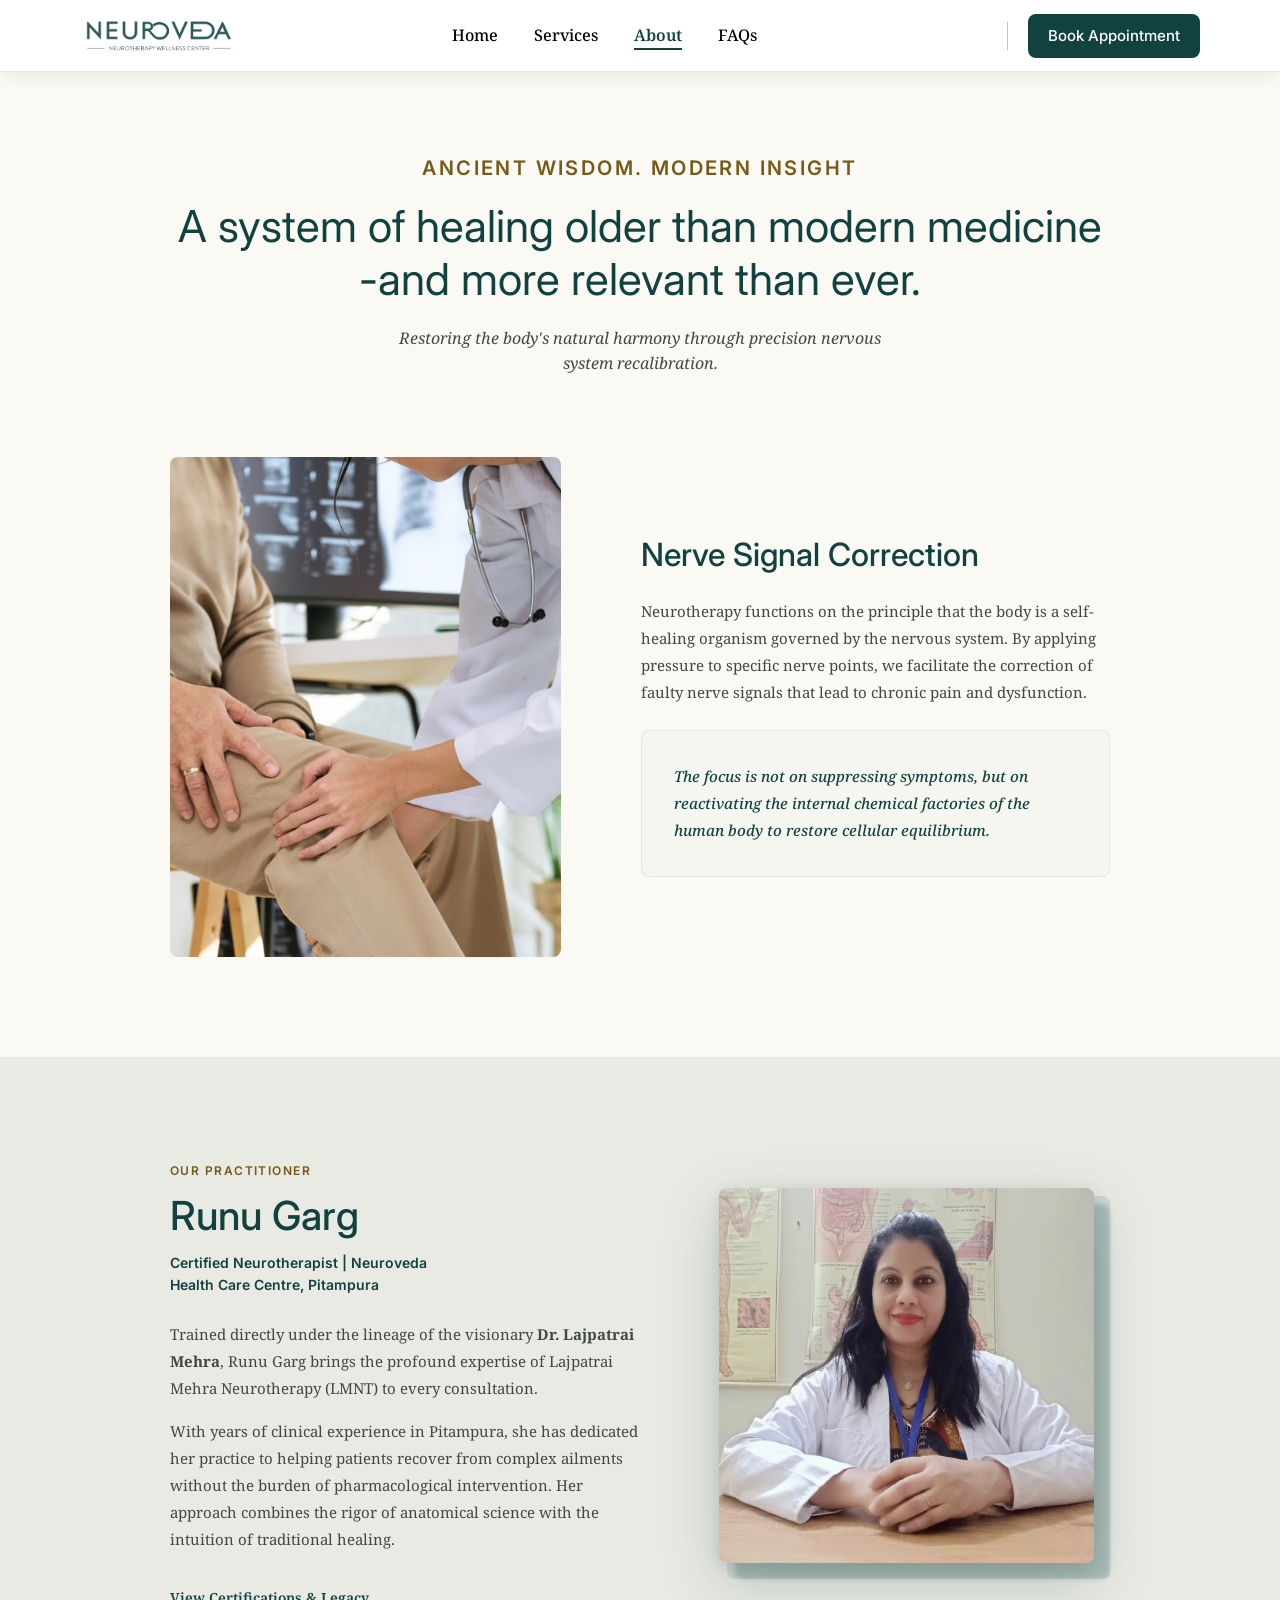
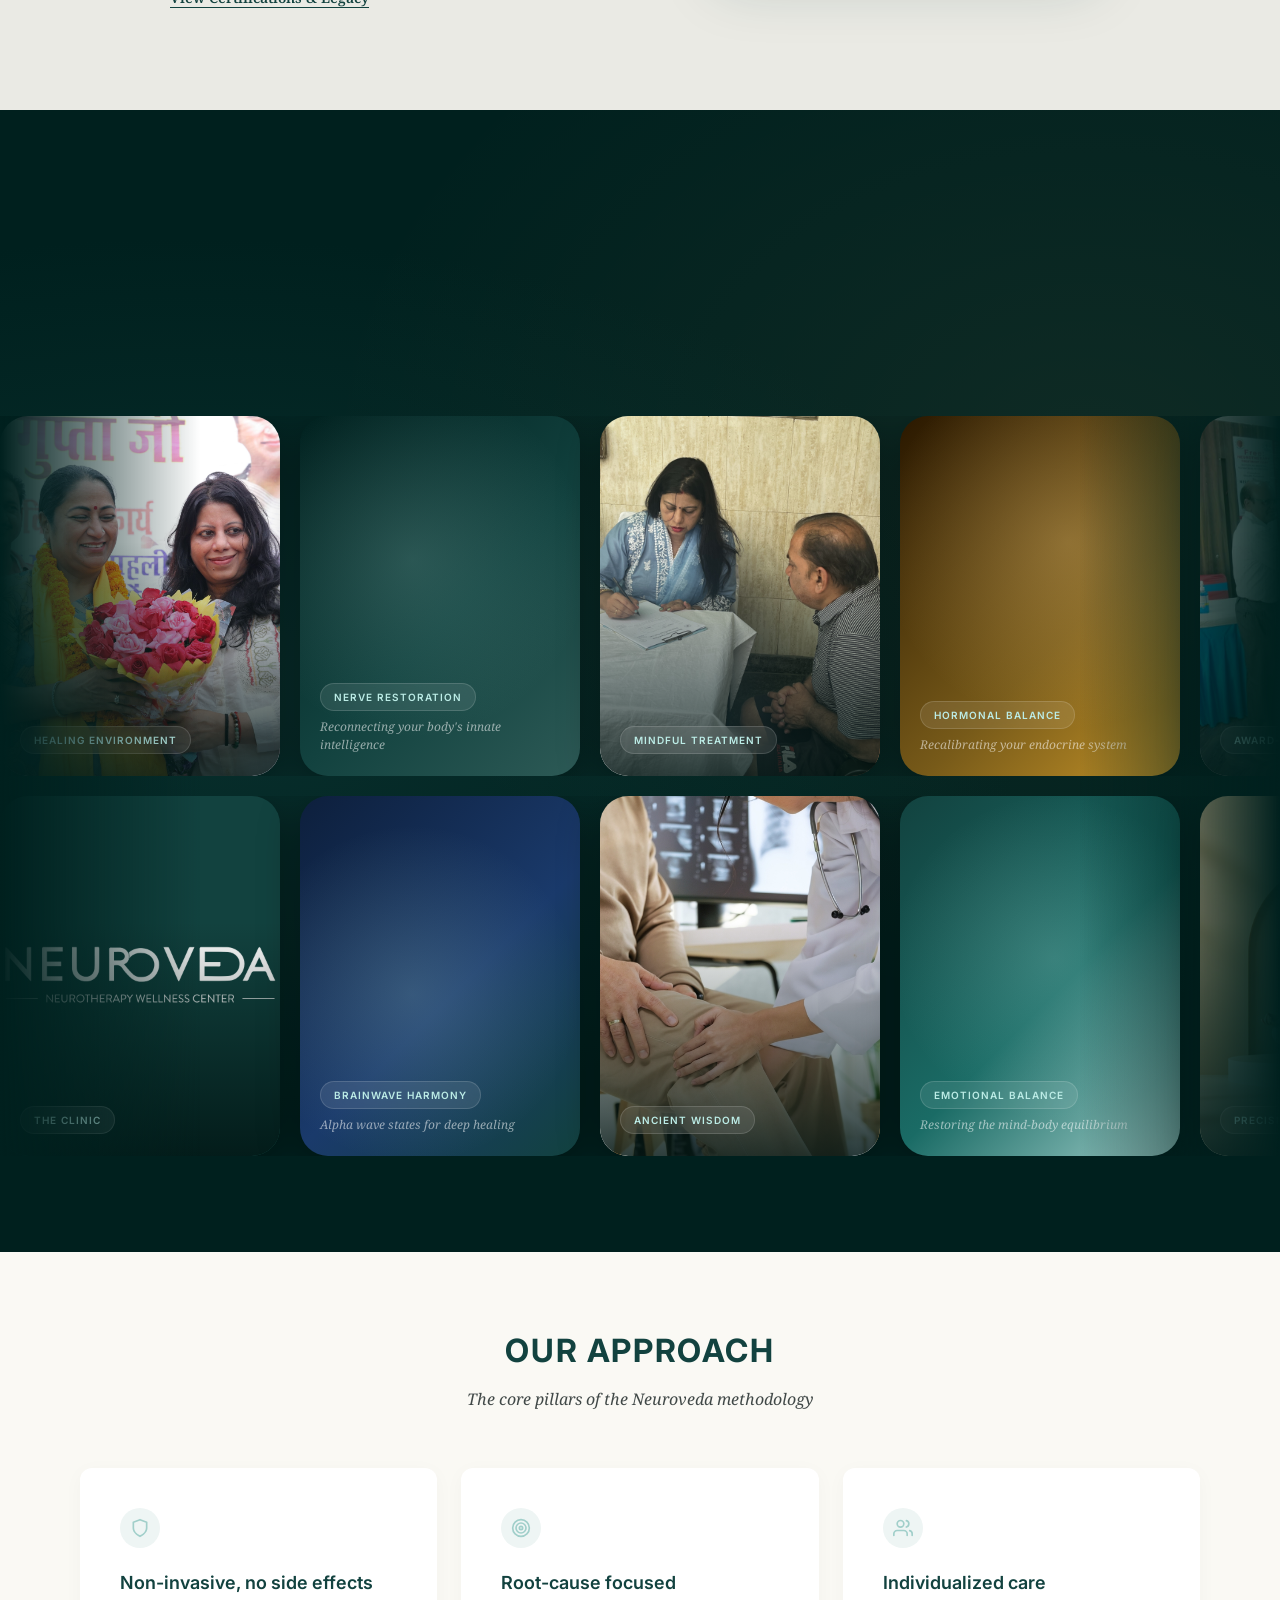
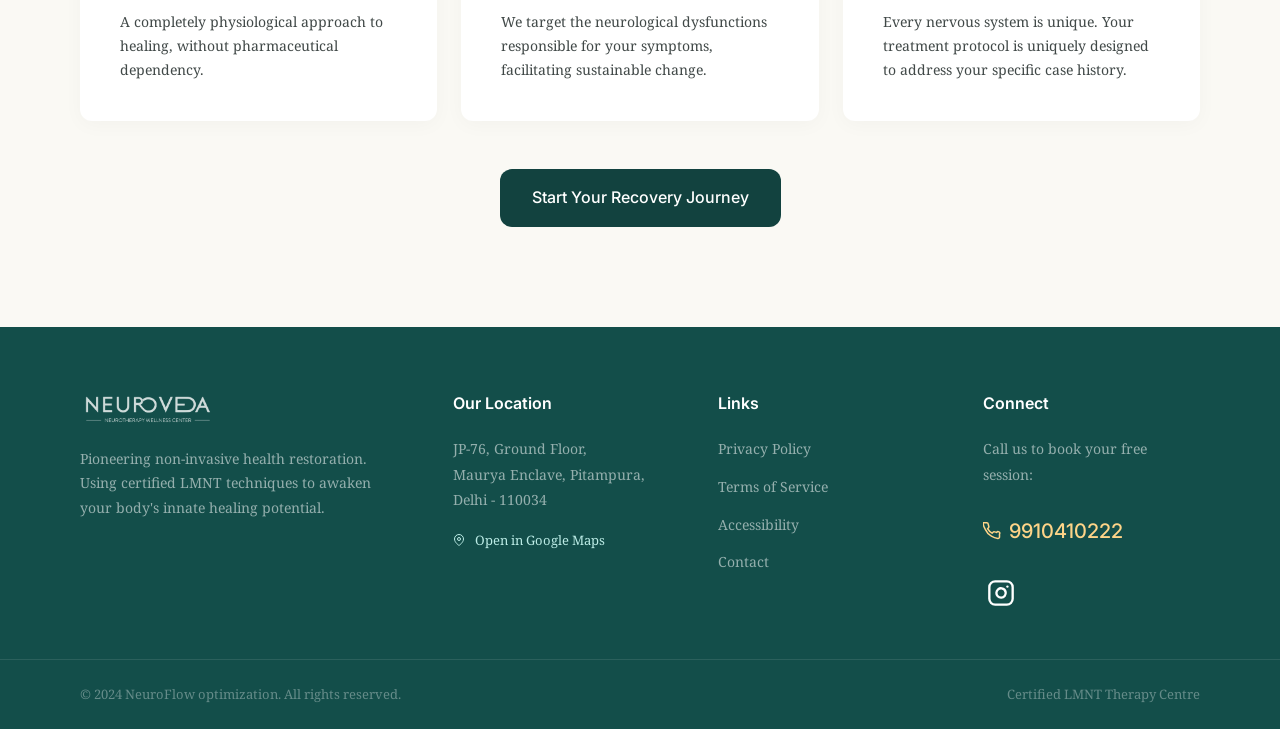
==== about.html @ bce5fddd "Initial commit" ====
<!DOCTYPE html>
<html lang="en">

<head>
  <meta charset="UTF-8" />
  <meta name="viewport" content="width=device-width, initial-scale=1.0" />
  <title>About — Neuroveda & Runu Garg, Neurotherapist Pitampura</title>
  <meta name="description"
    content="Learn about Neuroveda's healing philosophy and Runu Garg, a certified LMNT Neurotherapist trained under the lineage of Dr. Lajpatrai Mehra." />
  <link rel="stylesheet" href="style.css" />
</head>

<body>

  <!-- NAVIGATION -->
  <nav class="nav" id="nav">
    <a class="nav__logo" href="index.html">
      <img src="images/logo.png" alt="Neuroveda" />
    </a>
    <ul class="nav__links">
      <li><a href="index.html">Home</a></li>
      <li><a href="services.html">Services</a></li>
      <li><a href="about.html" class="active">About</a></li>
      <li><a href="faqs.html">FAQs</a></li>
      <li><a href="contact.html" class="nav__book--mobile">Book Appointment</a></li>
    </ul>
    <div class="nav__right">
      <div class="nav__divider"></div>
      <a href="contact.html" class="nav__book">Book Appointment</a>
    </div>
    <div class="nav__toggle" id="navToggle" aria-label="Open menu">
      <span></span><span></span><span></span>
    </div>
  </nav>

  <!-- ABOUT HERO -->
  <section class="about-hero-section" style="text-align: center; border: none; background: transparent;">
    <div class="container fade-up" style="max-width: 1100px; margin: 0 auto;">
      <div class="label"
        style="font-size:20px; background: transparent; border: none; letter-spacing: 0.12em; color: var(--gold-dark); font-weight: 600; margin-bottom: 16px; padding: 0; text-transform: uppercase;">
        Ancient Wisdom. Modern Insight
      </div>
      <h1 style="font-size: 44px; font-weight: 400; color: #12423F; line-height: 1.2; margin-bottom: 20px;">
        A system of healing older than modern medicine -and more relevant than ever.
      </h1>
      <p
        style="font-size: 16px; color: var(--text-sec); line-height: 1.6; font-family: 'Noto Serif', serif; font-style: italic;">
        Restoring the body's natural harmony through precision nervous<br>system recalibration.
      </p>
    </div>
  </section>

  <!-- NERVE SIGNAL CORRECTION -->
  <section class="about-section" style="background: transparent; padding: 0 0 100px;">
    <div class="container" style="max-width: 1100px; margin: 0 auto;">
      <div style="display: grid; grid-template-columns: 1fr 1.2fr; gap: 80px; align-items: center;">
        <div class="fade-up">
          <img src="images/about-hero.png" alt="Neurotherapy treatment" style="
    width: 100%;
    height: 500px;
    object-fit: cover;
    border-radius: var(--radius-sm);
    box-shadow: var(--shadow-md);
  " />
        </div>
        <div class="fade-up" style="transition-delay: 0.1s;">
          <h2 style="font-size: 32px; font-weight: 500; color: #12423F; margin-bottom: 24px; line-height: 1.2;">
            Nerve Signal Correction
          </h2>
          <p style="font-size: 15px; color: var(--text-sec); line-height: 1.8; margin-bottom: 24px;">
            Neurotherapy functions on the principle that the body is a self-healing organism governed by the nervous
            system. By applying pressure to specific nerve points, we facilitate the correction of faulty nerve signals
            that lead to chronic pain and dysfunction.
          </p>
          <div
            style="background: rgba(246, 245, 240, 0.8); border: 1px solid rgba(161, 207, 202, 0.3); border-radius: 8px; padding: 32px;">
            <p
              style="font-size: 15px; color: #12423F; line-height: 1.8; font-style: italic; font-weight: 500; margin: 0;">
              The focus is not on suppressing symptoms, but on reactivating the internal chemical factories of the human
              body to restore cellular equilibrium.
            </p>
          </div>
        </div>
      </div>
    </div>
  </section>

  <!-- MEET RUNU GARG -->
  <section class="about-practitioner" style="background: #EAEAE4; padding: 100px 0;">
    <div class="container" style="max-width: 1100px; margin: 0 auto;">
      <div style="display: grid; grid-template-columns: 1.2fr 1fr; gap: 80px; align-items: center;">
        <div class="fade-up">
          <div class="label"
            style="background: transparent; border: none; letter-spacing: 0.12em; color: var(--gold-dark); font-weight: 600; margin-bottom: 12px; padding: 0; text-transform: uppercase;">
            Our Practitioner
          </div>
          <h2 style="font-size: 40px; font-weight: 500; color: #12423F; margin-bottom: 12px; line-height: 1.2;">
            Runu Garg
          </h2>
          <p
            style="font-size: 14px; font-weight: 600; color: #12423F; margin-bottom: 24px; font-family: 'Inter', sans-serif;">
            Certified Neurotherapist | Neuroveda<br>Health Care Centre, Pitampura
          </p>
          <p style="font-size: 15px; color: var(--text-sec); line-height: 1.8; margin-bottom: 16px;">
            Trained directly under the lineage of the visionary <strong>Dr. Lajpatrai Mehra</strong>, Runu Garg brings
            the profound expertise of Lajpatrai Mehra Neurotherapy (LMNT) to every consultation.
          </p>
          <p style="font-size: 15px; color: var(--text-sec); line-height: 1.8; margin-bottom: 32px;">
            With years of clinical experience in Pitampura, she has dedicated her practice to helping patients recover
            from complex ailments without the burden of pharmacological intervention. Her approach combines the rigor of
            anatomical science with the intuition of traditional healing.
          </p>
          <a href="#"
            style="color: #12423F; font-size: 14px; font-weight: 600; text-decoration: underline; text-underline-offset: 4px;">View
            Certifications & Legacy</a>
        </div>
        <div class="fade-up" style="transition-delay: 0.1s; position: relative; padding: 0 16px 16px 0;">
          <!-- Teal shadow block offset behind the image -->
          <div style="
            position: absolute;
            inset: 16px 0 0 16px;
            background: var(--primary);
            opacity: 0.18;
            border-radius: var(--radius-sm);
            z-index: 0;
            filter: blur(2px);
          "></div>
          <!-- Second deeper layer for depth -->
          <div style="
            position: absolute;
            inset: 8px 0 0 8px;
            background: var(--teal-mid);
            opacity: 0.12;
            border-radius: var(--radius-sm);
            z-index: 0;
          "></div>
          <img src="images/doc imagee 1.jpg" alt="Runu Garg — Certified Neurotherapist"
            style="width: 100%; border-radius: var(--radius-sm); position: relative; z-index: 1; box-shadow: 0 20px 60px rgba(18, 66, 63, 0.22), 0 4px 16px rgba(0,0,0,0.10);" />
        </div>
      </div>
    </div>
  </section>

  <!-- MARQUEE GALLERY — replaces Clinical Sanctuary -->
  <section class="marquee-gallery">
    <div class="marquee-gallery__header fade-up">
      <span class="label label--light" style="font-size:14px; letter-spacing:0.14em;">The Space</span>
      <h2 class="marquee-gallery__heading">The Clinical Sanctuary</h2>
      <p class="marquee-gallery__sub">A calm, professional environment designed for healing and recovery</p>
    </div>

    <div class="marquee-gallery__stage">

      <!-- Row 1 — scrolls left -->
      <div class="marquee-track">
        <div class="marquee-inner">
          <div class="mg-card mg-card--img" style="background-image:url('images/clinic-photo-2.png')">
            <div class="mg-card__overlay"><span class="mg-card__tag">Healing Environment</span></div>
          </div>
          <div class="mg-card mg-card--grad"
            style="background:linear-gradient(135deg,#00201E 0%,#12423F 55%,#2D5A56 100%)">
            <div class="mg-card__glow"></div>
            <div class="mg-card__overlay">
              <span class="mg-card__tag">Nerve Restoration</span>
              <p class="mg-card__caption">Reconnecting your body's innate intelligence</p>
            </div>
          </div>
          <div class="mg-card mg-card--img" style="background-image:url('images/practitioner.png')">
            <div class="mg-card__overlay"><span class="mg-card__tag">Mindful Treatment</span></div>
          </div>
          <div class="mg-card mg-card--grad"
            style="background:linear-gradient(135deg,#2a1800 0%,#775A19 60%,#c49328 100%)">
            <div class="mg-card__glow"
              style="background:radial-gradient(circle at 60% 35%,rgba(254,212,136,0.28) 0%,transparent 65%)"></div>
            <div class="mg-card__overlay">
              <span class="mg-card__tag">Hormonal Balance</span>
              <p class="mg-card__caption">Recalibrating your endocrine system</p>
            </div>
          </div>
          <div class="mg-card mg-card--img" style="background-image:url('images/clinic-photo-3.png')">
            <div class="mg-card__overlay"><span class="mg-card__tag">Award-Winning Care</span></div>
          </div>
          <div class="mg-card mg-card--grad"
            style="background:linear-gradient(135deg,#071a19 0%,#134E4A 60%,#1a6b65 100%)">
            <div class="mg-card__glow"
              style="background:radial-gradient(circle at 30% 70%,rgba(188,236,230,0.18) 0%,transparent 60%)"></div>
            <div class="mg-card__overlay">
              <span class="mg-card__tag">Cellular Recovery</span>
              <p class="mg-card__caption">Deep regeneration through neural signalling</p>
            </div>
          </div>
          <div class="mg-card mg-card--img" style="background-image:url('images/doc imagee 1.jpg')">
            <div class="mg-card__overlay"><span class="mg-card__tag">Expert Practitioner</span></div>
          </div>
          <!-- Duplicates for seamless loop -->
          <div class="mg-card mg-card--img" style="background-image:url('images/clinic-photo-2.png')"
            aria-hidden="true">
            <div class="mg-card__overlay"><span class="mg-card__tag">Healing Environment</span></div>
          </div>
          <div class="mg-card mg-card--grad"
            style="background:linear-gradient(135deg,#00201E 0%,#12423F 55%,#2D5A56 100%)" aria-hidden="true">
            <div class="mg-card__glow"></div>
            <div class="mg-card__overlay">
              <span class="mg-card__tag">Nerve Restoration</span>
              <p class="mg-card__caption">Reconnecting your body's innate intelligence</p>
            </div>
          </div>
          <div class="mg-card mg-card--img" style="background-image:url('images/practitioner.png')" aria-hidden="true">
            <div class="mg-card__overlay"><span class="mg-card__tag">Mindful Treatment</span></div>
          </div>
          <div class="mg-card mg-card--grad"
            style="background:linear-gradient(135deg,#2a1800 0%,#775A19 60%,#c49328 100%)" aria-hidden="true">
            <div class="mg-card__glow"
              style="background:radial-gradient(circle at 60% 35%,rgba(254,212,136,0.28) 0%,transparent 65%)"></div>
            <div class="mg-card__overlay">
              <span class="mg-card__tag">Hormonal Balance</span>
              <p class="mg-card__caption">Recalibrating your endocrine system</p>
            </div>
          </div>
          <div class="mg-card mg-card--img" style="background-image:url('images/clinic-photo-3.png')"
            aria-hidden="true">
            <div class="mg-card__overlay"><span class="mg-card__tag">Award-Winning Care</span></div>
          </div>
          <div class="mg-card mg-card--grad"
            style="background:linear-gradient(135deg,#071a19 0%,#134E4A 60%,#1a6b65 100%)" aria-hidden="true">
            <div class="mg-card__glow"
              style="background:radial-gradient(circle at 30% 70%,rgba(188,236,230,0.18) 0%,transparent 60%)"></div>
            <div class="mg-card__overlay">
              <span class="mg-card__tag">Cellular Recovery</span>
              <p class="mg-card__caption">Deep regeneration through neural signalling</p>
            </div>
          </div>
          <div class="mg-card mg-card--img" style="background-image:url('images/doc imagee 1.jpg')" aria-hidden="true">
            <div class="mg-card__overlay"><span class="mg-card__tag">Expert Practitioner</span></div>
          </div>
        </div>
      </div>

      <!-- Row 2 — scrolls right -->
      <div class="marquee-track">
        <div class="marquee-inner marquee-inner--right">
          <div class="mg-card mg-card--img" style="background-image:url('images/clinic-photo.png')">
            <div class="mg-card__overlay"><span class="mg-card__tag">The Clinic</span></div>
          </div>
          <div class="mg-card mg-card--grad"
            style="background:linear-gradient(135deg,#0d1f3c 0%,#1a3a6b 55%,#12423F 100%)">
            <div class="mg-card__glow"
              style="background:radial-gradient(circle at 40% 55%,rgba(161,207,202,0.22) 0%,transparent 65%)"></div>
            <div class="mg-card__overlay">
              <span class="mg-card__tag">Brainwave Harmony</span>
              <p class="mg-card__caption">Alpha wave states for deep healing</p>
            </div>
          </div>
          <div class="mg-card mg-card--img" style="background-image:url('images/about-hero.png')">
            <div class="mg-card__overlay"><span class="mg-card__tag">Ancient Wisdom</span></div>
          </div>
          <div class="mg-card mg-card--grad"
            style="background:linear-gradient(135deg,#12423F 0%,#1a6b65 55%,#A1CFCA 100%)">
            <div class="mg-card__glow"
              style="background:radial-gradient(circle at 55% 45%,rgba(188,236,230,0.2) 0%,transparent 65%)"></div>
            <div class="mg-card__overlay">
              <span class="mg-card__tag">Emotional Balance</span>
              <p class="mg-card__caption">Restoring the mind-body equilibrium</p>
            </div>
          </div>
          <div class="mg-card mg-card--img" style="background-image:url('images/neurotherapy-session.png')">
            <div class="mg-card__overlay"><span class="mg-card__tag">Precision Therapy</span></div>
          </div>
          <div class="mg-card mg-card--grad"
            style="background:linear-gradient(135deg,#1a0800 0%,#4a1500 55%,#8B3A00 100%)">
            <div class="mg-card__glow"
              style="background:radial-gradient(circle at 65% 30%,rgba(254,212,136,0.18) 0%,transparent 60%)"></div>
            <div class="mg-card__overlay">
              <span class="mg-card__tag">Nervous System Reset</span>
              <p class="mg-card__caption">Releasing chronic tension patterns</p>
            </div>
          </div>
          <div class="mg-card mg-card--img" style="background-image:url('images/hero-session.jpeg')">
            <div class="mg-card__overlay"><span class="mg-card__tag">Neural Activation</span></div>
          </div>
          <!-- Duplicates -->
          <div class="mg-card mg-card--img" style="background-image:url('images/clinic-photo.png')" aria-hidden="true">
            <div class="mg-card__overlay"><span class="mg-card__tag">The Clinic</span></div>
          </div>
          <div class="mg-card mg-card--grad"
            style="background:linear-gradient(135deg,#0d1f3c 0%,#1a3a6b 55%,#12423F 100%)" aria-hidden="true">
            <div class="mg-card__glow"
              style="background:radial-gradient(circle at 40% 55%,rgba(161,207,202,0.22) 0%,transparent 65%)"></div>
            <div class="mg-card__overlay">
              <span class="mg-card__tag">Brainwave Harmony</span>
              <p class="mg-card__caption">Alpha wave states for deep healing</p>
            </div>
          </div>
          <div class="mg-card mg-card--img" style="background-image:url('images/about-hero.png')" aria-hidden="true">
            <div class="mg-card__overlay"><span class="mg-card__tag">Ancient Wisdom</span></div>
          </div>
          <div class="mg-card mg-card--grad"
            style="background:linear-gradient(135deg,#12423F 0%,#1a6b65 55%,#A1CFCA 100%)" aria-hidden="true">
            <div class="mg-card__glow"
              style="background:radial-gradient(circle at 55% 45%,rgba(188,236,230,0.2) 0%,transparent 65%)"></div>
            <div class="mg-card__overlay">
              <span class="mg-card__tag">Emotional Balance</span>
              <p class="mg-card__caption">Restoring the mind-body equilibrium</p>
            </div>
          </div>
          <div class="mg-card mg-card--img" style="background-image:url('images/neurotherapy-session.png')"
            aria-hidden="true">
            <div class="mg-card__overlay"><span class="mg-card__tag">Precision Therapy</span></div>
          </div>
          <div class="mg-card mg-card--grad"
            style="background:linear-gradient(135deg,#1a0800 0%,#4a1500 55%,#8B3A00 100%)" aria-hidden="true">
            <div class="mg-card__glow"
              style="background:radial-gradient(circle at 65% 30%,rgba(254,212,136,0.18) 0%,transparent 60%)"></div>
            <div class="mg-card__overlay">
              <span class="mg-card__tag">Nervous System Reset</span>
              <p class="mg-card__caption">Releasing chronic tension patterns</p>
            </div>
          </div>
          <div class="mg-card mg-card--img" style="background-image:url('images/hero-session.jpeg')" aria-hidden="true">
            <div class="mg-card__overlay"><span class="mg-card__tag">Neural Activation</span></div>
          </div>
        </div>
      </div>

    </div>
  </section>


  <!-- OUR APPROACH -->
  <section class="approach-section" style="padding: 80px 0 100px; background: var(--cream);">
    <div class="container" style="max-width: 1280px; margin: 0 auto; text-align: center;">
      <h2
        style="font-size: 32px; font-weight: 700; color: #12423F; letter-spacing: 0.05em; text-transform: uppercase; margin-bottom: 16px;">
        OUR APPROACH
      </h2>
      <p
        style="font-size: 16px; color: var(--text-sec); font-family: 'Noto Serif', serif; font-style: italic; margin-bottom: 56px;">
        The core pillars of the Neuroveda methodology
      </p>

      <div
        style="display: grid; grid-template-columns: repeat(3, 1fr); gap: 24px; margin-bottom: 48px; text-align: left;">

        <!-- Card 1 -->
        <div style="background: #fff; padding: 40px; border-radius: 12px; box-shadow: 0 4px 20px rgba(0,0,0,0.03);">
          <div
            style="width: 40px; height: 40px; border-radius: 50%; background: #EEF5F4; display: flex; align-items: center; justify-content: center; margin-bottom: 24px;">
            <svg width="20" height="20" viewBox="0 0 24 24" fill="none" stroke="#A1CFCA" stroke-width="2"
              stroke-linecap="round" stroke-linejoin="round">
              <path d="M12 22s8-4 8-10V5l-8-3-8 3v7c0 6 8 10 8 10z"></path>
            </svg>
          </div>
          <h3 style="font-size: 18px; font-weight: 600; color: #12423F; margin-bottom: 16px;">
            Non-invasive, no side effects
          </h3>
          <p style="font-size: 14px; color: var(--text-sec); line-height: 1.7;">
            A completely physiological approach to healing, without pharmaceutical dependency.
          </p>
        </div>

        <!-- Card 2 -->
        <div style="background: #fff; padding: 40px; border-radius: 12px; box-shadow: 0 4px 20px rgba(0,0,0,0.03);">
          <div
            style="width: 40px; height: 40px; border-radius: 50%; background: #EEF5F4; display: flex; align-items: center; justify-content: center; margin-bottom: 24px;">
            <svg width="20" height="20" viewBox="0 0 24 24" fill="none" stroke="#A1CFCA" stroke-width="2"
              stroke-linecap="round" stroke-linejoin="round">
              <circle cx="12" cy="12" r="10"></circle>
              <circle cx="12" cy="12" r="6"></circle>
              <circle cx="12" cy="12" r="2"></circle>
            </svg>
          </div>
          <h3 style="font-size: 18px; font-weight: 600; color: #12423F; margin-bottom: 16px;">
            Root-cause focused
          </h3>
          <p style="font-size: 14px; color: var(--text-sec); line-height: 1.7;">
            We target the neurological dysfunctions responsible for your symptoms, facilitating sustainable change.
          </p>
        </div>

        <!-- Card 3 -->
        <div style="background: #fff; padding: 40px; border-radius: 12px; box-shadow: 0 4px 20px rgba(0,0,0,0.03);">
          <div
            style="width: 40px; height: 40px; border-radius: 50%; background: #EEF5F4; display: flex; align-items: center; justify-content: center; margin-bottom: 24px;">
            <svg width="20" height="20" viewBox="0 0 24 24" fill="none" stroke="#A1CFCA" stroke-width="2"
              stroke-linecap="round" stroke-linejoin="round">
              <path d="M17 21v-2a4 4 0 0 0-4-4H5a4 4 0 0 0-4 4v2"></path>
              <circle cx="9" cy="7" r="4"></circle>
              <path d="M23 21v-2a4 4 0 0 0-3-3.87"></path>
              <path d="M16 3.13a4 4 0 0 1 0 7.75"></path>
            </svg>
          </div>
          <h3 style="font-size: 18px; font-weight: 600; color: #12423F; margin-bottom: 16px;">
            Individualized care
          </h3>
          <p style="font-size: 14px; color: var(--text-sec); line-height: 1.7;">
            Every nervous system is unique. Your treatment protocol is uniquely designed to address your specific case
            history.
          </p>
        </div>

      </div>

      <a href="contact.html" class="btn btn-dark btn-lg" style="padding: 16px 32px;">Start Your Recovery Journey</a>
    </div>
  </section>

  <!-- FOOTER -->
  <footer class="footer">
    <div class="footer__grid">
      <div>
        <div class="footer__logo">
          <img src="images/logo.png" alt="Neuroveda" />
        </div>
        <p class="footer__desc">
          Pioneering non-invasive health restoration. Using certified LMNT techniques to awaken your body's innate
          healing potential.
        </p>
      </div>
      <div>
        <div class="footer__col-title">Our Location</div>
        <p class="footer__address">JP-76, Ground Floor,<br>Maurya Enclave, Pitampura,<br>Delhi - 110034</p>
        <a href="https://maps.google.com/?q=Neuroveda+Pitampura+Delhi" target="_blank" class="footer__map-link">
          <svg width="12" height="12" viewBox="0 0 24 24" fill="none" stroke="currentColor" stroke-width="2"
            style="margin-right: 4px;">
            <path d="M21 10c0 7-9 13-9 13s-9-6-9-13a9 9 0 0118 0z" />
            <circle cx="12" cy="10" r="3" />
          </svg>
          Open in Google Maps
        </a>
      </div>
      <div>
        <div class="footer__col-title">Links</div>
        <ul class="footer__links">
          <li><a href="privacy.html">Privacy Policy</a></li>
          <li><a href="terms.html">Terms of Service</a></li>
          <li><a href="accessibility.html">Accessibility</a></li>
          <li><a href="contact.html">Contact</a></li>
        </ul>
      </div>
      <div>
        <div class="footer__col-title">Connect</div>
        <p class="footer__address">Call us to book your free session:</p>
        <a href="tel:9910410222" class="footer__phone">
          <svg width="18" height="18" viewBox="0 0 24 24" fill="none" stroke="currentColor" stroke-width="2"
            stroke-linecap="round" stroke-linejoin="round">
            <path
              d="M22 16.92v3a2 2 0 0 1-2.18 2 19.79 19.79 0 0 1-8.63-3.07A19.5 19.5 0 0 1 3.07 9.81a19.79 19.79 0 0 1-3.07-8.66A2 2 0 0 1 2 1h3a2 2 0 0 1 2 1.72 12.84 12.84 0 0 0 .7 2.81 2 2 0 0 1-.45 2.11L6.09 8.91a16 16 0 0 0 6 6l1.27-1.27a2 2 0 0 1 2.11-.45 12.84 12.84 0 0 0 2.81.7A2 2 0 0 1 22 16z" />
          </svg>
          9910410222
        </a>
        <div class="footer__social">
          <a href="https://www.instagram.com/neuroveda.life" aria-label="Instagram">
            <svg width="28" height="28" viewBox="0 0 24 24" fill="none" stroke="currentColor" stroke-width="2"
              stroke-linecap="round" stroke-linejoin="round">
              <rect x="2" y="2" width="20" height="20" rx="5" ry="5"></rect>
              <path d="M16 11.37A4 4 0 1 1 12.63 8 4 4 0 0 1 16 11.37z"></path>
              <line x1="17.5" y1="6.5" x2="17.51" y2="6.5"></line>
            </svg>
          </a>
        </div>
      </div>
    </div>
    <div class="footer__bottom">
      <span class="footer__copy">© 2024 NeuroFlow optimization. All rights reserved.</span>
      <span class="footer__copy">Certified LMNT Therapy Centre</span>
    </div>
  </footer>

  <script src="script.js"></script>
</body>

</html>
---- style.css ----
/* ============================================
   NEUROVEDA — Global Stylesheet
   Fonts: Noto Serif + Inter
   Colors: exact Figma tokens
   ============================================ */

@import url('https://fonts.googleapis.com/css2?family=Noto+Serif:ital,wght@0,400;0,500;0,600;0,700;1,400&family=Inter:wght@300;400;500;600;700&display=swap');

/* ---------- Reset & Base ---------- */
*,
*::before,
*::after {
  box-sizing: border-box;
  margin: 0;
  padding: 0;
}

:root {
  /* Figma exact tokens */
  --dark: #00201E;
  --primary: #12423F;
  --teal-mid: #115E59;
  --teal-cta: #2D5A56;
  --teal-footer: #134E4A;
  --teal-light: #A1CFCA;
  --teal-pale: #BCECE6;
  --gold: #FED488;
  --gold-light: #FFDEA5;
  --gold-dark: #775A19;
  --cream: #FAF9F4;
  --cream-off: #F5F4EF;
  --cream-off2: #F2F1EC;
  --off-white: #EFEEE9;
  --body-text: #1B1C19;
  --heading: #000000;
  --text-sec: #404847;
  --text-muted: #707977;
  --text-light: #FFFFFF;
  --gray-lt: #E3E3DE;
  --gray-mid: #C0C8C6;
  --gray-dark: #707977;
  --radius-sm: 8px;
  --radius-md: 12px;
  --radius-lg: 19px;
  --shadow: 0 4px 24px rgba(0, 0, 0, 0.07);
  --shadow-lg: 0 8px 48px rgba(0, 0, 0, 0.14);
}

html {
  scroll-behavior: smooth;
}

body {
  font-family: 'Noto Serif', Georgia, serif;
  color: var(--body-text);
  background: var(--cream);
  line-height: 1.6;
  overflow-x: hidden;
}

img {
  max-width: 100%;
  height: auto;
  display: block;
}

a {
  text-decoration: none;
  color: inherit;
}

ul {
  list-style: none;
}

button {
  cursor: pointer;
  border: none;
  background: none;
  font-family: inherit;
}

/* ---------- Typography ---------- */
h1,
h2,
h3,
h4,
h5,
h6 {
  font-family: 'Inter', sans-serif;
  font-weight: 500;
  line-height: 1.2;
  color: var(--heading);
}

.serif {
  font-family: 'Noto Serif', Georgia, serif;
}

.inter {
  font-family: 'Inter', sans-serif;
}

/* ---------- Layout Utilities ---------- */
.container {
  max-width: 1280px;
  margin: 0 auto;
  padding: 0 80px;
}

.section {
  padding: 96px 0;
}

.section--light {
  background: var(--cream);
  color: var(--body-text);
}

.section--off-white {
  background: var(--cream-off);
  color: var(--body-text);
}

.section--dark {
  background: var(--teal-footer);
  color: var(--text-light);
}

.text-center {
  text-align: center;
}

/* ---------- Label / Pill ---------- */
.label {
  display: inline-block;
  font-family: 'Inter', sans-serif;
  font-size: 12px;
  font-weight: 600;
  letter-spacing: 0.1em;
  text-transform: uppercase;
  padding: 6px 14px;
  border-radius: 4px;
  background: rgba(18, 66, 63, 0.08);
  color: var(--primary);
  margin-bottom: 20px;
}

.label--dark {
  background: rgba(18, 66, 63, 0.08);
  color: var(--primary);
}

.label--gold {
  background: rgba(119, 90, 25, 0.12);
  color: var(--gold-dark);
}

.label--light {
  background: rgba(255, 255, 255, 0.15);
  color: var(--text-light);
}

/* ---------- Buttons ---------- */
.btn {
  display: inline-flex;
  align-items: center;
  gap: 8px;
  font-family: 'Inter', sans-serif;
  font-weight: 500;
  font-size: 14px;
  padding: 14px 24px;
  border-radius: var(--radius-md);
  transition: all 0.2s ease;
  white-space: nowrap;
}

.btn-primary {
  background: var(--primary);
  color: var(--text-light);
  box-shadow: var(--shadow);
}

.btn-primary:hover {
  background: var(--teal-mid);
  transform: translateY(-1px);
  box-shadow: var(--shadow-lg);
}

.btn-dark {
  background: var(--primary);
  color: var(--text-light);
}

.btn-dark:hover {
  background: var(--teal-mid);
}

.btn-outline {
  border: 1.5px solid var(--primary);
  color: var(--primary);
  background: transparent;
}

.btn-outline:hover {
  background: rgba(18, 66, 63, 0.06);
}

.btn-outline-dark {
  border: 1.5px solid rgba(255, 255, 255, 0.5);
  color: var(--text-light);
  background: transparent;
}

.btn-outline-dark:hover {
  background: rgba(255, 255, 255, 0.1);
}

.btn-gold {
  background: var(--gold);
  color: var(--gold-dark);
  font-weight: 600;
  font-size: 15px;
  padding: 16px 28px;
}

.btn-gold:hover {
  background: #f5c76a;
  transform: translateY(-1px);
}

.btn-white {
  background: var(--text-light);
  color: var(--primary);
  font-weight: 600;
}

.btn-white:hover {
  background: var(--off-white);
  transform: translateY(-1px);
}

.btn-lg {
  font-size: 16px;
  padding: 18px 36px;
  border-radius: var(--radius-md);
}

/* ---------- Navigation ---------- */
.nav {
  position: sticky;
  top: 0;
  z-index: 100;
  background: var(--text-light);
  border-bottom: 1px solid rgba(192, 200, 198, 0.35);
  padding: 0 80px;
  height: 72px;
  display: flex;
  align-items: center;
  justify-content: space-between;
  box-shadow: 0 2px 12px rgba(0, 0, 0, 0.05);
}

.nav__logo img {
  height: 42px;
  width: auto;
  object-fit: contain;
}

.nav__links {
  display: flex;
  gap: 36px;
  font-family: 'Noto Serif', serif;
  font-size: 16px;
  font-weight: 500;
}

.nav__links a {
  color: var(--heading);
  transition: color 0.2s;
  position: relative;
  padding-bottom: 4px;
}

.nav__links a::after {
  content: '';
  position: absolute;
  bottom: 0;
  left: 0;
  width: 0;
  height: 2px;
  background: var(--primary);
  transition: width 0.2s;
}

.nav__links a:hover::after,
.nav__links a.active::after {
  width: 100%;
}

.nav__links a:hover {
  color: var(--primary);
}

.nav__links a.active {
  color: var(--primary);
  font-weight: 600;
}

.nav__right {
  display: flex;
  align-items: center;
  gap: 20px;
}

.nav__divider {
  width: 1px;
  height: 28px;
  background: var(--gray-mid);
}

.nav__book {
  font-family: 'Inter', sans-serif;
  font-size: 15px;
  font-weight: 500;
  background: var(--primary);
  color: var(--text-light);
  padding: 10px 20px;
  border-radius: var(--radius-sm);
  transition: background 0.2s;
}

.nav__book:hover {
  background: var(--teal-mid);
}

.nav__toggle {
  display: none;
  flex-direction: column;
  gap: 5px;
  cursor: pointer;
  padding: 4px;
}

.nav__toggle span {
  display: block;
  width: 24px;
  height: 2px;
  background: var(--heading);
  border-radius: 2px;
  transition: all 0.3s;
}

/* ---------- Hero Section ---------- */
.hero {
  background: var(--cream);
  padding: 80px 0 64px;
  overflow: hidden;
}

.hero__inner {
  display: grid;
  grid-template-columns: 1fr 1fr;
  gap: 80px;
  align-items: center;
  max-width: 1280px;
  margin: 0 auto;
  padding: 0 80px;
}

.hero__heading {
  font-size: 58px;
  font-weight: 500;
  line-height: 1.1;
  color: var(--primary);
  margin-bottom: 24px;
}

.hero__heading em {
  font-style: normal;
  display: block;
  color: var(--heading);
}

.hero__heading .accent {
  display: block;
  color: var(--primary);
}

.hero__sub {
  font-size: 17px;
  color: var(--text-sec);
  margin-bottom: 36px;
  line-height: 1.7;
}

.hero__cta {
  display: flex;
  gap: 16px;
  flex-wrap: wrap;
}

.hero__image {
  position: relative;
  display: flex;
  align-items: center;
  justify-content: center;
}

.hero__image-glow {
  position: absolute;
  width: 110%;
  height: 110%;
  top: -5%;
  left: -5%;
  background: radial-gradient(ellipse at center, rgba(254, 220, 160, 0.72) 0%, rgba(254, 212, 136, 0.3) 45%, rgba(250, 249, 244, 0) 72%);
  z-index: 0;
  filter: blur(48px);
  border-radius: 50%;
}

.hero__image-frame {
  border-radius: var(--radius-md);
  overflow: hidden;
  border: 10px solid var(--text-light);
  box-shadow: 0 12px 48px rgba(0, 0, 0, 0.10);
  position: relative;
  z-index: 1;
}

.hero__image-frame img {
  width: 100%;
  height: 420px;
  object-fit: cover;
}

/* ---------- Trust Bar ---------- */
.trust-bar {
  background: var(--teal-cta);
  min-height: 202px;
  display: flex;
  align-items: center;
}

.trust-bar__inner {
  display: flex;
  justify-content: center;
  gap: 64px;
  align-items: center;
  max-width: 1440px;
  width: 100%;
  margin: 0 auto;
  padding: 0 88px;
  flex-wrap: wrap;
}

.trust-bar__item {
  display: flex;
  align-items: center;
  gap: 16px;
  color: var(--text-light);
  font-family: 'Inter', sans-serif;
  font-size: 20px;
  font-weight: 500;
  line-height: 1.3;
}

.trust-bar__icon {
  width: 36px;
  height: 36px;
  flex-shrink: 0;
}

@media (max-width: 1024px) {
  .trust-bar__inner {
    gap: 36px;
    padding: 48px 40px;
  }
}

@media (max-width: 768px) {
  .trust-bar {
    min-height: unset;
  }

  .trust-bar__inner {
    display: grid;
    grid-template-columns: 1fr 1fr;
    gap: 20px;
    padding: 36px 24px;
  }

  .trust-bar__item {
    font-size: 14px;
    white-space: normal;
  }
}

/* ---------- Steps Section ---------- */
.steps {
  background: var(--cream);
  padding: 80px 0;
  border-top: 1px solid var(--gray-lt);
}

.steps__header {
  max-width: 1280px;
  margin: 0 auto;
  padding: 0 80px;
  margin-bottom: 48px;
}

.steps__heading {
  font-size: 40px;
  font-weight: 500;
  color: var(--heading);
  line-height: 1.2;
}

.steps__sub {
  font-size: 18px;
  color: var(--text-muted);
  margin-top: 8px;
  font-family: 'Noto Serif', serif;
  font-style: italic;
}

.steps__grid {
  display: grid;
  grid-template-columns: repeat(3, 1fr);
  gap: 24px;
  max-width: 1280px;
  margin: 0 auto;
  padding: 0 80px;
}

/* ---- Base card ---- */
.step-card {
  border-radius: var(--radius-lg);
  padding: 40px 32px;
  position: relative;
  overflow: hidden;
  box-shadow: var(--shadow);
  border: 1px solid transparent;
  transition: transform 0.35s ease, box-shadow 0.35s ease;
}

/* Fill layer — sweeps up from bottom on hover */
.step-card::before {
  content: '';
  position: absolute;
  inset: 0;
  transform: scaleY(0);
  transform-origin: bottom;
  transition: transform 0.42s cubic-bezier(0.4, 0, 0.2, 1);
  z-index: 0;
  border-radius: var(--radius-lg);
}

.step-card:hover::before {
  transform: scaleY(1);
}

.step-card:hover {
  transform: translateY(-6px);
  box-shadow: var(--shadow-lg);
}

/* Keep all card content above the fill layer */
.step-card__icon,
.step-card__title,
.step-card__body {
  position: relative;
  z-index: 1;
}

/* ---- Card 1 — Assess: gold fill ---- */
.step-card:nth-child(1) {
  background: var(--cream-off2);
}

.step-card:nth-child(1)::before {
  background: var(--gold);
}

.step-card:nth-child(1):hover .step-card__title {
  color: var(--gold-dark);
}

.step-card:nth-child(1):hover .step-card__body {
  color: rgba(119, 90, 25, 0.78);
}

.step-card:nth-child(1):hover .step-card__icon--gold {
  background: rgba(119, 90, 25, 0.15);
}

/* ---- Card 2 — Treat: teal fill ---- */
.step-card:nth-child(2) {
  background: rgba(161, 207, 202, 0.15);
}

.step-card:nth-child(2)::before {
  background: var(--primary);
}

.step-card:nth-child(2):hover .step-card__title {
  color: var(--text-light);
}

.step-card:nth-child(2):hover .step-card__body {
  color: rgba(255, 255, 255, 0.75);
}

.step-card:nth-child(2):hover .step-card__icon--teal {
  background: rgba(255, 255, 255, 0.15);
  color: var(--teal-pale);
}

/* ---- Card 3 — Restore: deep green fill ---- */
.step-card:nth-child(3) {
  background: var(--cream-off2);
}

.step-card:nth-child(3)::before {
  background: var(--teal-mid);
}

.step-card:nth-child(3):hover .step-card__title {
  color: var(--text-light);
}

.step-card:nth-child(3):hover .step-card__body {
  color: rgba(255, 255, 255, 0.75);
}

.step-card:nth-child(3):hover .step-card__icon--gold {
  background: rgba(254, 212, 136, 0.25);
}

/* ---- Text & icon transitions ---- */
.step-card__title,
.step-card__body {
  transition: color 0.35s ease;
}

.step-card__icon {
  width: 40px;
  height: 40px;
  border-radius: 50%;
  display: flex;
  align-items: center;
  justify-content: center;
  margin-bottom: 24px;
  transition: background 0.35s ease, color 0.35s ease;
}

.step-card__icon--gold {
  background: rgba(254, 212, 136, 0.3);
  color: var(--gold-dark);
}

.step-card__icon--teal {
  background: rgba(18, 66, 63, 0.1);
  color: var(--primary);
}

.step-card__icon svg {
  width: 20px;
  height: 20px;
}

.step-card__title {
  font-size: 22px;
  font-weight: 600;
  color: var(--heading);
  margin-bottom: 12px;
  font-family: 'Inter', sans-serif;
}

.step-card__body {
  font-size: 15px;
  color: var(--text-sec);
  line-height: 1.7;
  font-family: 'Noto Serif', serif;
}

/* ---------- Conditions Section ---------- */
.conditions {
  background: var(--cream-off);
  padding: 80px 0;
}

.conditions__header {
  max-width: 1280px;
  margin: 0 auto;
  padding: 0 80px 48px;
  text-align: center;
}

.conditions__heading {
  font-size: 40px;
  font-weight: 500;
  color: var(--heading);
}

.conditions__grid {
  display: grid;
  grid-template-columns: repeat(3, 1fr);
  gap: 20px;
  max-width: 1280px;
  margin: 0 auto;
  padding: 0 80px;
}

.cond-card {
  background: var(--text-light);
  border: 1px solid rgba(192, 200, 198, 0.35);
  border-radius: var(--radius-sm);
  padding: 32px;
  transition: transform 0.2s, box-shadow 0.2s;
  box-shadow: var(--shadow);
  position: relative;
  overflow: hidden;
}

.cond-card:hover {
  transform: translateY(-2px);
  box-shadow: var(--shadow-lg);
}

.cond-card--gold {
  background: var(--gold-light);
  border-color: transparent;
}

.cond-card--teal {
  background: var(--primary);
  border-color: transparent;
}

.cond-card--image {
  padding: 0;
  background: none;
  border: none;
  box-shadow: var(--shadow-lg);
  min-height: 220px;
}

.cond-card--image img {
  width: 100%;
  height: 100%;
  object-fit: cover;
  border-radius: var(--radius-sm);
  position: absolute;
  inset: 0;
}

.cond-card--image .cond-card__overlay {
  position: absolute;
  inset: 0;
  background: linear-gradient(180deg, transparent 20%, rgba(0, 32, 30, 0.85) 100%);
  border-radius: var(--radius-sm);
  display: flex;
  flex-direction: column;
  justify-content: flex-end;
  padding: 28px;
}

.cond-card--image .cond-card__overlay .cond-card__title {
  color: var(--text-light);
}

.cond-card--image .cond-card__overlay .cond-card__body {
  color: rgba(255, 255, 255, 0.8);
}

.cond-card__title {
  font-size: 20px;
  font-weight: 600;
  color: var(--heading);
  margin-bottom: 8px;
  font-family: 'Inter', sans-serif;
}

.cond-card__body {
  font-size: 14px;
  color: var(--text-sec);
  line-height: 1.6;
  font-family: 'Noto Serif', serif;
}

.cond-card--span2 {
  grid-column: span 2;
}

.cond-card--small {
  padding: 20px;
  border-radius: var(--radius-sm);
}

.cond-card-stack {
  display: flex;
  flex-direction: column;
  gap: 20px;
}

.cond-card--row {
  background: var(--cream-off2);
  border-color: transparent;
  display: flex;
  flex-direction: row;
  align-items: center;
  gap: 20px;
  padding: 24px;
}

.cond-card--row .cond-card__icon-box {
  width: 56px;
  height: 56px;
  background: var(--text-light);
  border-radius: var(--radius-sm);
  display: flex;
  align-items: center;
  justify-content: center;
  flex-shrink: 0;
  box-shadow: 0 4px 16px rgba(0, 0, 0, 0.06);
  color: var(--primary);
}

.cond-card--row .cond-card__icon-box svg {
  width: 24px;
  height: 24px;
}

.cond-card--row .cond-card__content {
  display: flex;
  flex-direction: column;
}

.cond-card--row .cond-card__title {
  color: var(--primary);
  font-size: 19px;
  margin-bottom: 4px;
}

.cond-card--row .cond-card__body {
  font-size: 14px;
  line-height: 1.5;
}

.cond-card--split {
  padding: 0;
  display: flex;
  flex-direction: column;
  background: var(--cream-off2);
  border-color: transparent;
}

.cond-card--split .cond-card__content-top {
  padding: 24px 28px;
  flex-shrink: 0;
}

.cond-card--split .cond-card__image-bottom {
  flex-grow: 1;
  position: relative;
  min-height: 180px;
}

.cond-card--split .cond-card__image-bottom img {
  position: absolute;
  inset: 0;
  width: 100%;
  height: 100%;
  object-fit: cover;
}

/* ---------- Lineage / Brand Section ---------- */
.lineage {
  background: var(--cream);
  padding: 96px 0;
  border-top: 1px solid var(--gray-lt);
}

.lineage__inner {
  display: grid;
  grid-template-columns: 1.15fr 0.85fr;
  gap: 80px;
  align-items: center;
  max-width: 1280px;
  margin: 0 auto;
  padding: 0 80px;
}

.lineage__heading {
  font-size: 36px;
  font-weight: 600;
  color: var(--primary);
  line-height: 1.2;
  margin-bottom: 28px;
  max-width: 500px;
  font-family: 'Noto Serif', serif;
}

.lineage__heading span {
  color: var(--primary);
}

.lineage__body {
  font-size: 16px;
  color: var(--text-sec);
  line-height: 1.75;
  margin-bottom: 20px;
  font-family: 'Noto Serif', serif;
}

.lineage__features {
  margin-top: 32px;
  border: 1px solid rgba(192, 200, 198, 0.4);
  border-radius: var(--radius-sm);
  background: var(--cream-off);
  overflow: hidden;
}

.lineage__feature {
  display: flex;
  align-items: flex-start;
  gap: 16px;
  padding: 24px;
  border-bottom: 1px solid rgba(192, 200, 198, 0.3);
}

.lineage__feature:last-child {
  border-bottom: none;
}

.lineage__feature-icon {
  width: 32px;
  height: 32px;
  flex-shrink: 0;
  background: rgba(18, 66, 63, 0.08);
  border-radius: 50%;
  display: flex;
  align-items: center;
  justify-content: center;
  font-size: 14px;
  color: var(--primary);
}

.lineage__feature-title {
  font-size: 15px;
  font-weight: 600;
  color: var(--heading);
  margin-bottom: 4px;
  font-family: 'Inter', sans-serif;
}

.lineage__feature-desc {
  font-size: 14px;
  color: var(--text-sec);
  font-family: 'Noto Serif', serif;
  line-height: 1.6;
}

/* ---------- Clinic Details Section ---------- */
.clinic {
  background: var(--cream-off);
  padding: 96px 0;
  border-top: 1px solid var(--gray-lt);
}

.clinic__inner {
  display: grid;
  grid-template-columns: 1fr 1fr;
  gap: 64px;
  align-items: start;
  max-width: 1280px;
  margin: 0 auto;
  padding: 0 80px;
}

.clinic__heading {
  font-size: 40px;
  font-weight: 500;
  color: var(--heading);
  margin-bottom: 20px;
}

.clinic__body {
  font-size: 16px;
  color: var(--text-sec);
  line-height: 1.7;
  margin-bottom: 32px;
  font-family: 'Noto Serif', serif;
}

.clinic__features {
  display: flex;
  flex-direction: column;
  gap: 16px;
}

.clinic__feature {
  display: flex;
  align-items: flex-start;
  gap: 12px;
}

.clinic__feature-icon {
  width: 24px;
  height: 24px;
  flex-shrink: 0;
  color: var(--primary);
  margin-top: 2px;
}

.clinic__feature-text {
  font-size: 15px;
  color: var(--body-text);
  line-height: 1.6;
}

.clinic__feature-text strong {
  font-weight: 600;
  color: var(--heading);
}

.clinic__card {
  background: var(--primary);
  border-radius: var(--radius-sm);
  padding: 40px;
  color: var(--text-light);
  box-shadow: var(--shadow-lg);
}

.clinic__card-row {
  padding: 24px 0;
  border-bottom: 1px solid rgba(255, 255, 255, 0.12);
}

.clinic__card-row:first-child {
  padding-top: 0;
}

.clinic__card-row:last-child {
  border-bottom: none;
  padding-bottom: 0;
}

.clinic__card-label {
  font-size: 11px;
  font-weight: 600;
  letter-spacing: 0.1em;
  text-transform: uppercase;
  color: var(--teal-light);
  margin-bottom: 8px;
  font-family: 'Inter', sans-serif;
}

.clinic__card-value {
  font-size: 17px;
  font-weight: 600;
  color: var(--text-light);
  font-family: 'Inter', sans-serif;
  margin-bottom: 4px;
}

.clinic__card-sub {
  font-size: 14px;
  color: rgba(255, 255, 255, 0.65);
  font-family: 'Noto Serif', serif;
}

.clinic__map-link {
  display: inline-flex;
  align-items: center;
  gap: 6px;
  font-size: 14px;
  color: var(--teal-pale);
  border: 1px solid var(--teal-pale);
  padding: 8px 16px;
  border-radius: var(--radius-md);
  margin-top: 12px;
  transition: all 0.2s;
}

.clinic__map-link:hover {
  background: rgba(161, 207, 202, 0.1);
}

/* ---------- Testimonials ---------- */
.testimonials {
  background: var(--cream);
  padding: 96px 0;
  border-top: 1px solid var(--gray-lt);
}

.testimonials__header {
  max-width: 1280px;
  margin: 0 auto;
  padding: 0 80px 48px;
}

.testimonials__heading {
  font-size: 40px;
  font-weight: 500;
  color: var(--heading);
  margin-bottom: 12px;
}

.testimonials__sub {
  font-size: 17px;
  color: var(--text-muted);
  font-family: 'Noto Serif', serif;
}

.testimonials__grid {
  display: grid;
  grid-template-columns: repeat(3, 1fr);
  gap: 24px;
  max-width: 1280px;
  margin: 0 auto;
  padding: 0 80px;
}

.testi-card {
  background: var(--text-light);
  border: 1px solid rgba(192, 200, 198, 0.4);
  border-radius: var(--radius-sm);
  padding: 36px 32px;
  display: flex;
  flex-direction: column;
  gap: 24px;
  box-shadow: var(--shadow);
  transition: transform 0.2s, box-shadow 0.2s;
}

.testi-card:hover {
  transform: translateY(-2px);
  box-shadow: var(--shadow-lg);
}

.testi-card__quote {
  font-size: 32px;
  color: var(--teal-mid);
  font-family: 'Noto Serif', serif;
  line-height: 1;
  margin-bottom: -8px;
}

.testi-card__text {
  font-size: 15px;
  color: var(--text-sec);
  line-height: 1.75;
  font-family: 'Noto Serif', serif;
  font-style: italic;
  flex: 1;
}

.testi-card__name {
  font-size: 15px;
  font-weight: 600;
  color: var(--heading);
  font-family: 'Inter', sans-serif;
}

.testi-card__tag {
  font-size: 11px;
  font-weight: 600;
  letter-spacing: 0.1em;
  text-transform: uppercase;
  color: var(--text-muted);
  margin-top: 2px;
  font-family: 'Inter', sans-serif;
}

/* ---------- Video Testimonials ---------- */
.video-testimonials {
  background: var(--cream-off);
  padding: 96px 0;
  border-top: 1px solid var(--gray-lt);
}

.video-testimonials__header {
  max-width: 1280px;
  margin: 0 auto;
  padding: 0 80px 48px;
}

.video-testimonials__heading {
  font-size: 40px;
  font-weight: 500;
  color: var(--heading);
  margin-bottom: 12px;
}

.video-testimonials__sub {
  font-size: 17px;
  color: var(--text-muted);
  font-family: 'Noto Serif', serif;
}

.video-testimonials__grid {
  display: grid;
  grid-template-columns: repeat(3, 1fr);
  gap: 24px;
  max-width: 1280px;
  margin: 0 auto;
  padding: 0 80px;
}

.video-card {
  background: var(--text-light);
  border: 1px solid rgba(192, 200, 198, 0.4);
  border-radius: var(--radius-sm);
  overflow: hidden;
  box-shadow: var(--shadow);
  transition: transform 0.2s, box-shadow 0.2s;
  cursor: pointer;
}

.video-card:hover {
  transform: translateY(-4px);
  box-shadow: var(--shadow-lg);
}

.video-card__thumb {
  position: relative;
  aspect-ratio: 16/9;
  overflow: hidden;
}

.video-card__thumb img {
  width: 100%;
  height: 100%;
  object-fit: cover;
  transition: transform 0.3s;
}

.video-card:hover .video-card__thumb img {
  transform: scale(1.04);
}

.video-card__play {
  position: absolute;
  inset: 0;
  display: flex;
  align-items: center;
  justify-content: center;
  background: rgba(0, 32, 30, 0.35);
}

.video-card__play-btn {
  width: 56px;
  height: 56px;
  background: rgba(255, 255, 255, 0.9);
  border-radius: 50%;
  display: flex;
  align-items: center;
  justify-content: center;
  transition: transform 0.2s, background 0.2s;
}

.video-card:hover .video-card__play-btn {
  transform: scale(1.1);
  background: #fff;
}

.video-card__play-btn svg {
  width: 20px;
  height: 20px;
  fill: var(--primary);
}

.video-card__info {
  padding: 20px;
}

.video-card__name {
  font-size: 15px;
  font-weight: 600;
  color: var(--heading);
  font-family: 'Inter', sans-serif;
  margin-bottom: 4px;
}

.video-card__tag {
  font-size: 12px;
  color: var(--text-muted);
  font-family: 'Inter', sans-serif;
  text-transform: uppercase;
  letter-spacing: 0.08em;
}

/* ---------- CTA Section ---------- */
.cta-section {
  background: var(--teal-cta);
  padding: 96px 0;
  text-align: center;
}

.cta-section__heading {
  font-size: 52px;
  font-weight: 500;
  color: var(--text-light);
  margin-bottom: 20px;
}

.cta-section__body {
  font-size: 18px;
  color: rgba(255, 255, 255, 0.75);
  max-width: 640px;
  margin: 0 auto 40px;
  line-height: 1.7;
  font-family: 'Noto Serif', serif;
}

.cta-section__btns {
  display: flex;
  gap: 16px;
  justify-content: center;
  flex-wrap: wrap;
}

.cta-section .btn-dark {
  background: var(--text-light);
  color: var(--primary);
  width: 200px;
}

.cta-section .btn-dark:hover {
  background: var(--off-white);
}

.cta-section .btn-outline-dark {
  border-color: rgba(255, 255, 255, 0.5);
  color: var(--text-light);
}

.cta-section .btn-outline-dark:hover {
  background: rgba(255, 255, 255, 0.1);
}

/* ---------- Footer ---------- */
.footer {
  background: var(--teal-footer);
  padding: 64px 0 0;
}

.footer__grid {
  display: grid;
  grid-template-columns: 1.5fr 1fr 1fr 1fr;
  gap: 48px;
  max-width: 1280px;
  margin: 0 auto;
  padding: 0 80px 48px;
}

.footer__logo img {
  height: 36px;
  width: auto;
  object-fit: contain;
  margin-bottom: 20px;
  filter: brightness(0) invert(1);
  opacity: 0.8;
}

.footer__desc {
  font-size: 14px;
  color: rgba(255, 255, 255, 0.55);
  line-height: 1.75;
  font-family: 'Noto Serif', serif;
}

.footer__col-title {
  font-size: 16px;
  font-weight: 600;
  color: var(--text-light);
  margin-bottom: 20px;
  font-family: 'Inter', sans-serif;
}

.footer__links {
  display: flex;
  flex-direction: column;
  gap: 12px;
}

.footer__links a {
  font-size: 14px;
  color: rgba(255, 255, 255, 0.55);
  font-family: 'Noto Serif', serif;
  transition: color 0.2s;
}

.footer__links a:hover {
  color: var(--text-light);
}

.footer__address {
  font-size: 14px;
  color: rgba(255, 255, 255, 0.55);
  font-family: 'Noto Serif', serif;
  line-height: 1.8;
  margin-bottom: 16px;
}

.footer__map-link {
  display: inline-flex;
  align-items: center;
  gap: 6px;
  font-size: 13px;
  color: var(--teal-pale);
  transition: color 0.2s;
}

.footer__map-link:hover {
  color: var(--text-light);
}

.footer__phone {
  display: inline-flex;
  align-items: center;
  gap: 8px;
  font-size: 20px;
  font-weight: 500;
  color: var(--gold);
  font-family: 'Inter', sans-serif;
  margin: 12px 0;
  text-decoration: none;
  transition: opacity 0.2s;
}

.footer__phone:hover {
  opacity: 0.8;
}

.footer__phone svg {
  flex-shrink: 0;
  color: var(--gold);
}

.footer__social {
  display: flex;
  gap: 12px;
  margin-top: 16px;
}

.footer__social a {
  width: 36px;
  height: 36px;
  display: flex;
  align-items: center;
  justify-content: center;
  color: var(--text-light);
  transition: opacity 0.2s;
}

.footer__social a:hover {
  opacity: 0.8;
}

.footer__bottom {
  border-top: 1px solid rgba(255, 255, 255, 0.1);
  padding: 24px 80px;
  max-width: 1280px;
  margin: 0 auto;
  display: flex;
  justify-content: space-between;
  align-items: center;
  flex-wrap: wrap;
  gap: 8px;
}

.footer__copy {
  font-size: 13px;
  color: rgba(255, 255, 255, 0.35);
  font-family: 'Noto Serif', serif;
}

/* ---------- Page Hero (inner pages) ---------- */

.page-hero {
  background: var(--cream);
  padding: 80px 80px 64px;
  max-width: 1280px;
  margin: 0 auto;
  border-bottom: 1px solid var(--gray-lt);
}

.page-hero__heading {
  font-size: 56px;
  font-weight: 500;
  color: #12423F;
  margin-bottom: 20px;
  line-height: 1.1;
}

.page-hero__body {
  font-size: 18px;
  color: var(--text-sec);
  max-width: 600px;
  line-height: 1.7;
  font-family: 'Noto Serif', serif;
}

.page-hero .label {
  background: rgba(18, 66, 63, 0.08);
  color: var(--primary);
}

/* ---------- Services Page Conditions ---------- */
.condition-block {
  display: grid;
  grid-template-columns: 1fr 1fr;
  gap: 0;
  border: 1px solid rgba(192, 200, 198, 0.4);
  border-radius: var(--radius-sm);
  overflow: hidden;
  margin-bottom: 28px;
  box-shadow: var(--shadow);
}

.condition-block__image {
  overflow: hidden;
  min-height: 320px;
}

.condition-block__image img {
  width: 100%;
  height: 100%;
  object-fit: cover;
}

.condition-block__content {
  background: var(--text-light);
  padding: 40px;
  display: flex;
  flex-direction: column;
  justify-content: center;
}

.condition-block__cat {
  font-size: 16px;
  font-weight: 600;
  letter-spacing: 0.12em;
  text-transform: uppercase;
  color: var(--primary);
  margin-bottom: 12px;
  padding-bottom: 12px;
  border-bottom: 1px solid var(--gray-lt);
}

.condition-block__heading {
  font-size: 32px;
  font-weight: 400;
  color: #12423F;
  margin-bottom: 16px;
}

.condition-block__quote {
  font-style: italic;
  font-size: 15px;
  color: var(--text-muted);
  margin-bottom: 28px;
  font-family: 'Noto Serif', serif;
}

.condition-block__section-title {
  font-size: 12px;
  font-weight: 600;
  letter-spacing: 0.08em;
  text-transform: uppercase;
  color: var(--text-muted);
  margin-bottom: 8px;
  font-family: 'Inter', sans-serif;
}

.condition-block__text {
  font-size: 14px;
  color: var(--text-sec);
  line-height: 1.7;
  margin-bottom: 20px;
  font-family: 'Noto Serif', serif;
}

.condition-block__tags {
  display: flex;
  flex-wrap: wrap;
  gap: 8px;
  margin-top: 8px;
}

.condition-block__tag {
  background: rgba(18, 66, 63, 0.07);
  border: 1px solid rgba(18, 66, 63, 0.15);
  color: var(--primary);
  font-size: 12px;
  font-weight: 500;
  padding: 5px 12px;
  border-radius: var(--radius-sm);
  font-family: 'Inter', sans-serif;
}

.condition-block__tag {
  background: rgba(18, 66, 63, 0.07);
  border: 1px solid rgba(18, 66, 63, 0.15);
  color: var(--primary);
  font-size: 12px;
  font-weight: 500;
  padding: 5px 12px;
  border-radius: var(--radius-sm);
  font-family: 'Inter', sans-serif;
}

.condition-grid-2 {
  display: grid;
  grid-template-columns: 1fr 1fr;
  gap: 28px;
  margin-bottom: 28px;
}

.condition-card {
  background: var(--text-light);
  border: 1px solid rgba(192, 200, 198, 0.4);
  border-radius: var(--radius-sm);
  padding: 40px;
  box-shadow: var(--shadow);
  display: flex;
  flex-direction: column;
}

.condition-card .condition-block__tags {
  margin-bottom: 32px;
}

.condition-card .btn-outline {
  margin-top: auto;
  width: 100%;
  text-align: center;
  display: inline-block;
  font-size: 14px;
  padding: 12px;
}

.services-cta-wrap {
  padding: 0 80px 80px;
  max-width: 1280px;
  margin: 0 auto;
}

.services-cta-card {
  background: var(--teal-cta);
  border-radius: var(--radius-sm);
  padding: 80px 40px;
  text-align: center;
  color: #A1CFCA;
  box-shadow: var(--shadow-lg);
}

.services-cta-card h2 {
  font-size: 40px;
  color: #A1CFCA;
  margin-bottom: 20px;
}

.services-cta-card p {
  font-size: 16px;
  color: #A1CFCA;
  margin-bottom: 40px;
  font-family: 'Noto Serif', serif;
}

.services-cta-card .btns {
  display: flex;
  gap: 16px;
  justify-content: center;
  flex-wrap: wrap;
}

/* ---------- About Page ---------- */
.about-hero-section {
  background: var(--cream);
  padding: 80px 0;
  border-bottom: 1px solid var(--gray-lt);
}

.about-hero-section__inner {
  display: grid;
  grid-template-columns: 1fr 1fr;
  gap: 80px;
  align-items: center;
  max-width: 1280px;
  margin: 0 auto;
  padding: 0 80px;
}

.about-hero-section__image {
  border-radius: var(--radius-sm);
  overflow: hidden;
  box-shadow: var(--shadow-lg);
}

.about-hero-section__image img {
  width: 100%;
  height: 460px;
  object-fit: cover;
}

.about-section {
  background: var(--cream-off);
  padding: 96px 0;
}

.about-practitioner {
  background: var(--cream);
  padding: 96px 0;
}

.about-practitioner__inner {
  display: grid;
  grid-template-columns: 1fr 1.3fr;
  gap: 64px;
  align-items: start;
  max-width: 1280px;
  margin: 0 auto;
  padding: 0 80px;
}

.about-practitioner__image {
  position: relative;
}

.about-practitioner__image-wrap {
  border-radius: var(--radius-sm);
  overflow: hidden;
  box-shadow: var(--shadow-lg);
  border: 4px solid var(--text-light);
}

.about-practitioner__image-wrap img {
  width: 100%;
  height: 560px;
  object-fit: cover;
  object-position: top;
}

.about-practitioner__heading {
  font-size: 48px;
  font-weight: 500;
  color: var(--heading);
  margin-bottom: 8px;
}

.about-practitioner__title {
  font-size: 16px;
  color: var(--text-muted);
  font-family: 'Noto Serif', serif;
  margin-bottom: 28px;
  padding-bottom: 28px;
  border-bottom: 1px solid var(--gray-lt);
}

.about-practitioner__body {
  font-size: 16px;
  color: var(--text-sec);
  line-height: 1.8;
  font-family: 'Noto Serif', serif;
  margin-bottom: 20px;
}

.about-practitioner__quote {
  background: var(--cream-off);
  border-left: 4px solid var(--primary);
  padding: 20px 24px;
  border-radius: 0 var(--radius-sm) var(--radius-sm) 0;
  margin: 28px 0;
}

.about-practitioner__quote p {
  font-size: 15px;
  color: var(--primary);
  font-style: italic;
  font-family: 'Noto Serif', serif;
  line-height: 1.7;
}

.gallery-section {
  background: var(--cream-off);
  padding: 80px 0;
  border-top: 1px solid var(--gray-lt);
}

.gallery-grid {
  display: grid;
  grid-template-columns: repeat(4, 1fr);
  gap: 12px;
  max-width: 1280px;
  margin: 0 auto;
  padding: 0 80px;
}

.gallery-grid__item {
  border-radius: var(--radius-sm);
  overflow: hidden;
  aspect-ratio: 3/4;
}

.gallery-grid__item img {
  width: 100%;
  height: 100%;
  object-fit: cover;
  transition: transform 0.3s;
}

.gallery-grid__item:hover img {
  transform: scale(1.05);
}

/* ---------- FAQ Page ---------- */
.faq-page-hero {
  background: var(--cream);
  padding: 80px 40px 64px;
  text-align: center;
}

.faq-page-hero__heading {
  font-size: 40px;
  font-weight: 500;
  color: #12423F;
  margin-bottom: 24px;
  font-family: 'Inter', sans-serif;
}

.faq-page-hero__body {
  max-width: 600px;
  margin: 0 auto;
  color: var(--text-sec);
  font-family: 'Noto Serif', serif;
  line-height: 1.6;
}

.faq-section {
  background: var(--cream);
  padding: 80px 0;
}

.faq-list {
  max-width: 1300px;
  margin: 0 auto;
  padding: 0 40px;
}

.faq-item {
  border-bottom: 1px solid rgba(192, 200, 198, 0.4);
}

.faq-item__question {
  display: flex;
  justify-content: space-between;
  align-items: center;
  padding: 28px 0;
  cursor: pointer;
  font-size: 18px;
  font-weight: 500;
  color: var(--heading);
  font-family: 'Inter', sans-serif;
  gap: 24px;
}

.faq-item__icon {
  width: 20px;
  height: 20px;
  background: transparent;
  display: flex;
  align-items: center;
  justify-content: center;
  flex-shrink: 0;
  transition: transform 0.2s;
  color: #12423F;
}

.faq-item.open .faq-item__icon {
  transform: rotate(180deg);
}

.faq-item__answer {
  max-height: 0;
  overflow: hidden;
  transition: max-height 0.35s ease, padding 0.2s;
  padding-bottom: 0;
}

.faq-item.open .faq-item__answer {
  max-height: 500px;
  padding-bottom: 28px;
}

.faq-item__answer p {
  font-size: 16px;
  color: var(--text-sec);
  line-height: 1.8;
  font-family: 'Noto Serif', serif;
}

.faq-cta-wrap {
  max-width: 1300px;
  margin: 80px auto 0;
  padding: 0 40px;
}

.faq-cta-grid {
  background: #F4F4EF;
  display: grid;
  grid-template-columns: 1.6fr 1fr;
  align-items: stretch;
  border-radius: var(--radius-sm);
  overflow: hidden;
}

.faq-cta-grid__content {
  padding: 80px 64px;
  text-align: left;
  display: flex;
  flex-direction: column;
  justify-content: center;
}

.faq-cta-grid__label {
  font-size: 13px;
  background: transparent;
  border: none;
  letter-spacing: 0.08em;
  color: var(--gold-dark);
  font-weight: 600;
  margin-bottom: 16px;
  padding: 0;
  text-transform: uppercase;
  font-family: 'Inter', sans-serif;
}

.faq-cta-grid__heading {
  font-size: 36px;
  font-weight: 400;
  color: #12423F;
  margin-bottom: 24px;
  line-height: 1.2;
}

.faq-cta-grid__body {
  font-size: 15px;
  color: var(--text-sec);
  line-height: 1.8;
  margin-bottom: 32px;
  font-family: 'Noto Serif', serif;
}

.faq-cta-grid__btn {
  text-transform: uppercase;
  font-size: 13px;
  font-weight: 600;
  letter-spacing: 0.05em;
  padding: 16px 32px;
  border-radius: 8px;
}

.faq-cta-grid__image {
  height: 100%;
  min-height: 300px;
  position: relative;
}

.faq-cta-grid__image img {
  position: absolute;
  inset: 0;
  width: 100%;
  height: 100%;
  object-fit: cover;
}

.faq-cta-card {
  background: var(--cream-off);
  border: 1px solid rgba(192, 200, 198, 0.4);
  border-radius: var(--radius-sm);
  padding: 64px;
  text-align: center;
  position: relative;
  overflow: hidden;
  max-width: 1280px;
  margin: 64px 80px;
}

.faq-cta-card__bg {
  position: absolute;
  inset: 0;
  background: radial-gradient(ellipse at 50% 100%, rgba(18, 66, 63, 0.04) 0%, transparent 70%);
}

.faq-cta-card__label {
  font-size: 11px;
  font-weight: 600;
  letter-spacing: 0.12em;
  text-transform: uppercase;
  color: var(--primary);
  margin-bottom: 20px;
  font-family: 'Inter', sans-serif;
}

.faq-cta-card__heading {
  font-size: 36px;
  font-weight: 500;
  color: var(--heading);
  margin-bottom: 16px;
  line-height: 1.2;
}

.faq-cta-card__body {
  font-size: 16px;
  color: var(--text-sec);
  max-width: 540px;
  margin: 0 auto 32px;
  line-height: 1.7;
  font-family: 'Noto Serif', serif;
}

/* ---------- Book Now / Contact Page ---------- */
.booking-hero {
  background: var(--cream);
  padding: 80px 0;
  border-bottom: 1px solid var(--gray-lt);
}

.booking-hero__inner {
  max-width: 1280px;
  margin: 0 auto;
  padding: 0 80px;
}

.booking-bento {
  background: var(--cream-off);
  padding: 80px 0;
}

.booking-bento__grid {
  display: grid;
  grid-template-columns: 2fr 1fr;
  grid-template-rows: auto auto;
  gap: 20px;
  max-width: 1280px;
  margin: 0 auto;
  padding: 0 80px;
}

.booking-card {
  background: var(--text-light);
  border-radius: var(--radius-sm);
  padding: 40px;
  border: 1px solid rgba(192, 200, 198, 0.4);
  box-shadow: var(--shadow);
}

.booking-card--dark {
  background: var(--primary);
  color: var(--text-light);
  position: relative;
  overflow: hidden;
  border-color: var(--primary);
}

.booking-card--dark .booking-card__heading {
  color: var(--text-light);
}

.booking-card--dark .booking-card__body {
  color: rgba(255, 255, 255, 0.65);
}

.booking-card__heading {
  font-size: 28px;
  font-weight: 600;
  color: var(--heading);
  margin-bottom: 12px;
  font-family: 'Inter', sans-serif;
}

.booking-card__body {
  font-size: 15px;
  color: var(--text-sec);
  line-height: 1.7;
  margin-bottom: 24px;
  font-family: 'Noto Serif', serif;
}

.booking-card__btns {
  display: flex;
  gap: 12px;
  flex-wrap: wrap;
}

.booking-card--clinic {
  grid-row: span 2;
  background: var(--primary);
  color: var(--text-light);
  display: flex;
  flex-direction: column;
  border-color: var(--primary);
}

.booking-card--clinic .booking-card__heading {
  color: var(--text-light);
}

.booking-card__clinic-image {
  width: calc(100% + 80px);
  margin: -40px -40px 32px;
  height: 200px;
  object-fit: cover;
  object-position: center;
  border-radius: var(--radius-sm) var(--radius-sm) 0 0;
}

.booking-card__clinic-divider {
  border: none;
  border-top: 1px solid rgba(255, 255, 255, 0.12);
  margin: 20px 0;
}

.booking-card__clinic-time {
  font-size: 16px;
  font-weight: 500;
  color: var(--text-light);
  font-family: 'Inter', sans-serif;
}

.support-cards-grid {
  max-width: 1280px;
  margin: 32px auto 0;
  padding: 0 80px;
  display: grid;
  grid-template-columns: 1fr 1fr;
  gap: 20px;
}

.prep-section {
  background: var(--cream);
  padding: 80px 0;
  border-top: 1px solid var(--gray-lt);
}
.prep-section__inner {
  max-width: 1280px;
  margin: 0 auto;
  padding: 0 80px;
  display: grid;
  grid-template-columns: 1fr 1.1fr;
  gap: 80px;
  align-items: center;
}

/* ---------- Scroll animations ---------- */
.fade-up {
  opacity: 0;
  transform: translateY(30px);
  transition: opacity 0.6s ease, transform 0.6s ease;
}

.fade-up.visible {
  opacity: 1;
  transform: translateY(0);
}

/* Always hidden by default — only shown on mobile when nav is open */
.nav__book--mobile {
  display: none;
}

/* ============================================================
   MARQUEE GALLERY — Cinematic Horizontal Scroll
   ============================================================ */
.marquee-gallery {
  background: var(--dark);
  padding: 96px 0;
  overflow: hidden;
  position: relative;
}

.marquee-gallery::before {
  content: '';
  position: absolute;
  inset: 0;
  background:
    radial-gradient(ellipse at 15% 50%, rgba(18, 66, 63, 0.45) 0%, transparent 55%),
    radial-gradient(ellipse at 85% 30%, rgba(254, 212, 136, 0.06) 0%, transparent 50%);
  pointer-events: none;
  z-index: 0;
}

.marquee-gallery__header {
  text-align: center;
  margin-bottom: 56px;
  position: relative;
  z-index: 1;
  padding: 0 40px;
}

.marquee-gallery__heading {
  font-size: 40px;
  font-weight: 400;
  color: var(--text-light);
  margin: 16px 0 10px;
  font-family: 'Inter', sans-serif;
  letter-spacing: -0.02em;
}

.marquee-gallery__sub {
  font-size: 16px;
  color: rgba(255, 255, 255, 0.42);
  font-family: 'Noto Serif', serif;
  font-style: italic;
}

/* Outer stage — holds both rows + edge masks */
.marquee-gallery__stage {
  position: relative;
  display: flex;
  flex-direction: column;
  gap: 20px;
}

/* Fade-out masks on left & right edges */
.marquee-gallery__stage::before,
.marquee-gallery__stage::after {
  content: '';
  position: absolute;
  top: 0;
  bottom: 0;
  width: 200px;
  z-index: 3;
  pointer-events: none;
}

.marquee-gallery__stage::before {
  left: 0;
  background: linear-gradient(to right, #00201E 0%, rgba(0, 32, 30, 0) 100%);
}

.marquee-gallery__stage::after {
  right: 0;
  background: linear-gradient(to left, #00201E 0%, rgba(0, 32, 30, 0) 100%);
}

/* Each scroll row */
.marquee-track {
  overflow: hidden;
  width: 100%;
}

.marquee-track:hover .marquee-inner {
  animation-play-state: paused;
}

/* The moving strip — cards × 2 for seamless loop */
.marquee-inner {
  display: flex;
  gap: 20px;
  width: max-content;
  animation: mg-left 50s linear infinite;
  will-change: transform;
}

.marquee-inner--right {
  animation: mg-right 62s linear infinite;
}

@keyframes mg-left {
  from { transform: translateX(0); }
  to   { transform: translateX(-50%); }
}

@keyframes mg-right {
  from { transform: translateX(-50%); }
  to   { transform: translateX(0); }
}

/* Individual card */
.mg-card {
  flex-shrink: 0;
  width: 280px;
  height: 360px;
  border-radius: 28px;
  position: relative;
  overflow: hidden;
  cursor: pointer;
  background-color: var(--primary);
  background-size: cover;
  background-position: center;
  transition: transform 0.45s cubic-bezier(0.25, 0.46, 0.45, 0.94),
              box-shadow 0.45s ease;
  box-shadow: 0 8px 40px rgba(0, 0, 0, 0.4);
}

.mg-card:hover {
  transform: scale(1.05) translateY(-4px);
  box-shadow: 0 20px 60px rgba(0, 0, 0, 0.55), 0 0 36px rgba(18, 66, 63, 0.35);
}

/* Cinematic bottom gradient on image cards */
.mg-card--img::after {
  content: '';
  position: absolute;
  inset: 0;
  background: linear-gradient(180deg, transparent 35%, rgba(0, 20, 18, 0.82) 100%);
  border-radius: 28px;
}

/* Ambient glow layer on gradient cards */
.mg-card__glow {
  position: absolute;
  inset: 0;
  background: radial-gradient(circle at 40% 40%, rgba(161, 207, 202, 0.2) 0%, transparent 65%);
  pointer-events: none;
}

/* Tag + caption container */
.mg-card__overlay {
  position: absolute;
  bottom: 0;
  left: 0;
  right: 0;
  padding: 22px 20px;
  z-index: 2;
  display: flex;
  flex-direction: column;
  gap: 7px;
}

/* Glassmorphism pill tag */
.mg-card__tag {
  font-size: 10px;
  font-weight: 600;
  letter-spacing: 0.1em;
  text-transform: uppercase;
  color: var(--teal-pale);
  font-family: 'Inter', sans-serif;
  background: rgba(255, 255, 255, 0.09);
  backdrop-filter: blur(10px);
  -webkit-backdrop-filter: blur(10px);
  border: 1px solid rgba(255, 255, 255, 0.14);
  padding: 5px 13px;
  border-radius: 100px;
  display: inline-block;
  width: fit-content;
}

.mg-card__caption {
  font-size: 12px;
  color: rgba(255, 255, 255, 0.55);
  font-family: 'Noto Serif', serif;
  line-height: 1.5;
  font-style: italic;
}

/* Honour reduced-motion preference */
@media (prefers-reduced-motion: reduce) {
  .marquee-inner,
  .marquee-inner--right {
    animation: none;
  }
}

/* ---------- Responsive ---------- */
@media (max-width: 1024px) {

  .container,
  .hero__inner,
  .lineage__inner,
  .clinic__inner,
  .about-hero-section__inner,
  .about-section__inner,
  .about-practitioner__inner,
  .approach-section__inner,
  .booking-bento__grid,
  .support-cards-grid,
  .prep-section__inner {
    padding: 0 40px;
  }

  .nav {
    padding: 0 40px;
  }

  .footer__grid {
    grid-template-columns: 1fr 1fr;
    padding: 0 40px 40px;
  }

  .footer__bottom {
    padding: 24px 40px;
  }

  .steps__header,
  .steps__grid,
  .conditions__header,
  .conditions__grid,
  .testimonials__header,
  .testimonials__grid,
  .video-testimonials__header,
  .video-testimonials__grid {
    padding-left: 40px;
    padding-right: 40px;
  }

  .gallery-grid {
    padding: 0 40px;
  }

  .faq-list {
    padding: 0 40px;
  }

  .faq-cta-card {
    margin: 48px 40px;
  }

  .faq-cta-wrap {
    padding: 0 40px;
    margin-top: 48px;
  }

  .faq-cta-grid__content {
    padding: 60px 48px;
  }

  .faq-page-hero {
    padding: 60px 40px 48px;
  }

  .faq-page-hero__heading {
    font-size: 34px;
  }

  .page-hero {
    padding: 60px 40px;
  }

  .booking-hero__inner {
    padding: 0 40px;
  }
}

@media (max-width: 768px) {

  .nav__links,
  .nav__right {
    display: none;
  }

  /* Mobile Book button shown after nav opens */
  .nav__book--mobile {
    display: none;
    font-family: 'Inter', sans-serif;
    font-size: 14px;
    font-weight: 500;
    background: var(--primary);
    color: var(--text-light);
    padding: 12px 20px;
    border-radius: var(--radius-sm);
    text-align: center;
    margin: 16px 0 0 0;
  }

  .nav.open .nav__book--mobile {
    display: block;
  }

  .nav__toggle {
    display: flex;
  }

  .nav.open .nav__links {
    display: flex;
    flex-direction: column;
    position: absolute;
    top: 72px;
    left: 0;
    right: 0;
    background: var(--text-light);
    padding: 24px 40px;
    gap: 20px;
    box-shadow: var(--shadow-lg);
    z-index: 99;
    border-bottom: 1px solid var(--gray-lt);
  }

  .hero__inner,
  .lineage__inner,
  .clinic__inner,
  .about-hero-section__inner,
  .about-section__inner,
  .about-practitioner__inner,
  .approach-section__inner,
  .condition-block,
  .condition-grid-2,
  .booking-bento__grid,
  .support-cards-grid,
  .prep-section__inner {
    grid-template-columns: 1fr;
  }

  .services-cta-wrap {
    padding: 0 24px 80px;
  }

  .services-cta-card {
    padding: 40px 24px;
  }

  .hero__image {
    display: flex;
    margin-top: 32px;
  }

  .hero__inner,
  .container {
    padding: 0 24px;
  }

  .hero__image-frame img {
    height: 300px;
  }

  .hero__heading {
    font-size: 38px;
  }

  .steps__grid,
  .conditions__grid,
  .testimonials__grid,
  .video-testimonials__grid,
  .gallery-grid {
    grid-template-columns: 1fr;
  }

  .cond-card--span2 {
    grid-column: span 1;
  }

  .footer__grid {
    grid-template-columns: 1fr;
  }

  .page-hero__heading {
    font-size: 36px;
  }

  .steps__header,
  .conditions__header,
  .lineage__inner,
  .about-section__inner,
  .about-hero-section__inner,
  .about-practitioner__inner,
  .approach-section__inner,
  .testimonials__header,
  .video-testimonials__header {
    padding: 0 24px;
  }

  .steps__grid,
  .conditions__grid,
  .testimonials__grid,
  .video-testimonials__grid,
  .gallery-grid,
  .booking-bento__grid,
  .support-cards-grid,
  .prep-section__inner {
    padding: 0 24px;
  }

  .steps__header {
    padding-bottom: 32px;
  }

  .faq-list {
    padding: 0 16px;
  }

  .faq-item__question {
    font-size: 16px;
    padding: 20px 0;
    gap: 16px;
  }

  .faq-item__answer p {
    font-size: 15px;
  }

  .faq-cta-wrap {
    padding: 0 16px;
    margin-top: 40px;
  }

  .faq-cta-grid {
    grid-template-columns: 1fr;
  }

  .faq-cta-grid__content {
    padding: 40px 28px;
  }

  .faq-cta-grid__heading {
    font-size: 26px;
  }

  .faq-cta-grid__image {
    min-height: 220px;
  }

  .faq-page-hero {
    padding: 48px 20px 36px;
  }

  .faq-page-hero__heading {
    font-size: 28px;
    margin-bottom: 16px;
  }

  .faq-cta-card {
    margin: 40px 24px;
    padding: 40px 24px;
  }

  .footer__bottom {
    padding: 20px 24px;
    flex-direction: column;
    text-align: center;
    gap: 6px;
  }

  .booking-card--clinic {
    grid-row: span 1;
  }

  .lineage__inner {
    padding: 0 24px;
  }

  .clinic__inner {
    padding: 0 24px;
  }
}

/* About Page Specific Responsive Fixes */
@media (max-width: 900px) {

  .about-section>div>div,
  .about-practitioner>div>div,
  .gallery-grid,
  .faq-cta-grid {
    grid-template-columns: 1fr !important;
    gap: 40px !important;
  }

  .approach-section>div>div {
    grid-template-columns: 1fr !important;
  }

  .about-hero-section h1 {
    font-size: 32px !important;
  }

  .gallery-grid {
    display: flex !important;
    flex-direction: column !important;
  }
}

/* Marquee gallery responsive */
@media (max-width: 1024px) {
  .marquee-gallery__stage::before,
  .marquee-gallery__stage::after {
    width: 100px;
  }

  .mg-card {
    width: 240px;
    height: 300px;
    border-radius: 22px;
  }
}

@media (max-width: 768px) {
  .marquee-gallery {
    padding: 64px 0;
  }

  .marquee-gallery__heading {
    font-size: 28px;
  }

  .marquee-gallery__sub {
    font-size: 14px;
  }

  .marquee-gallery__stage::before,
  .marquee-gallery__stage::after {
    width: 60px;
  }

  .mg-card {
    width: 200px;
    height: 252px;
    border-radius: 18px;
  }

  .marquee-inner {
    gap: 14px;
  }
}
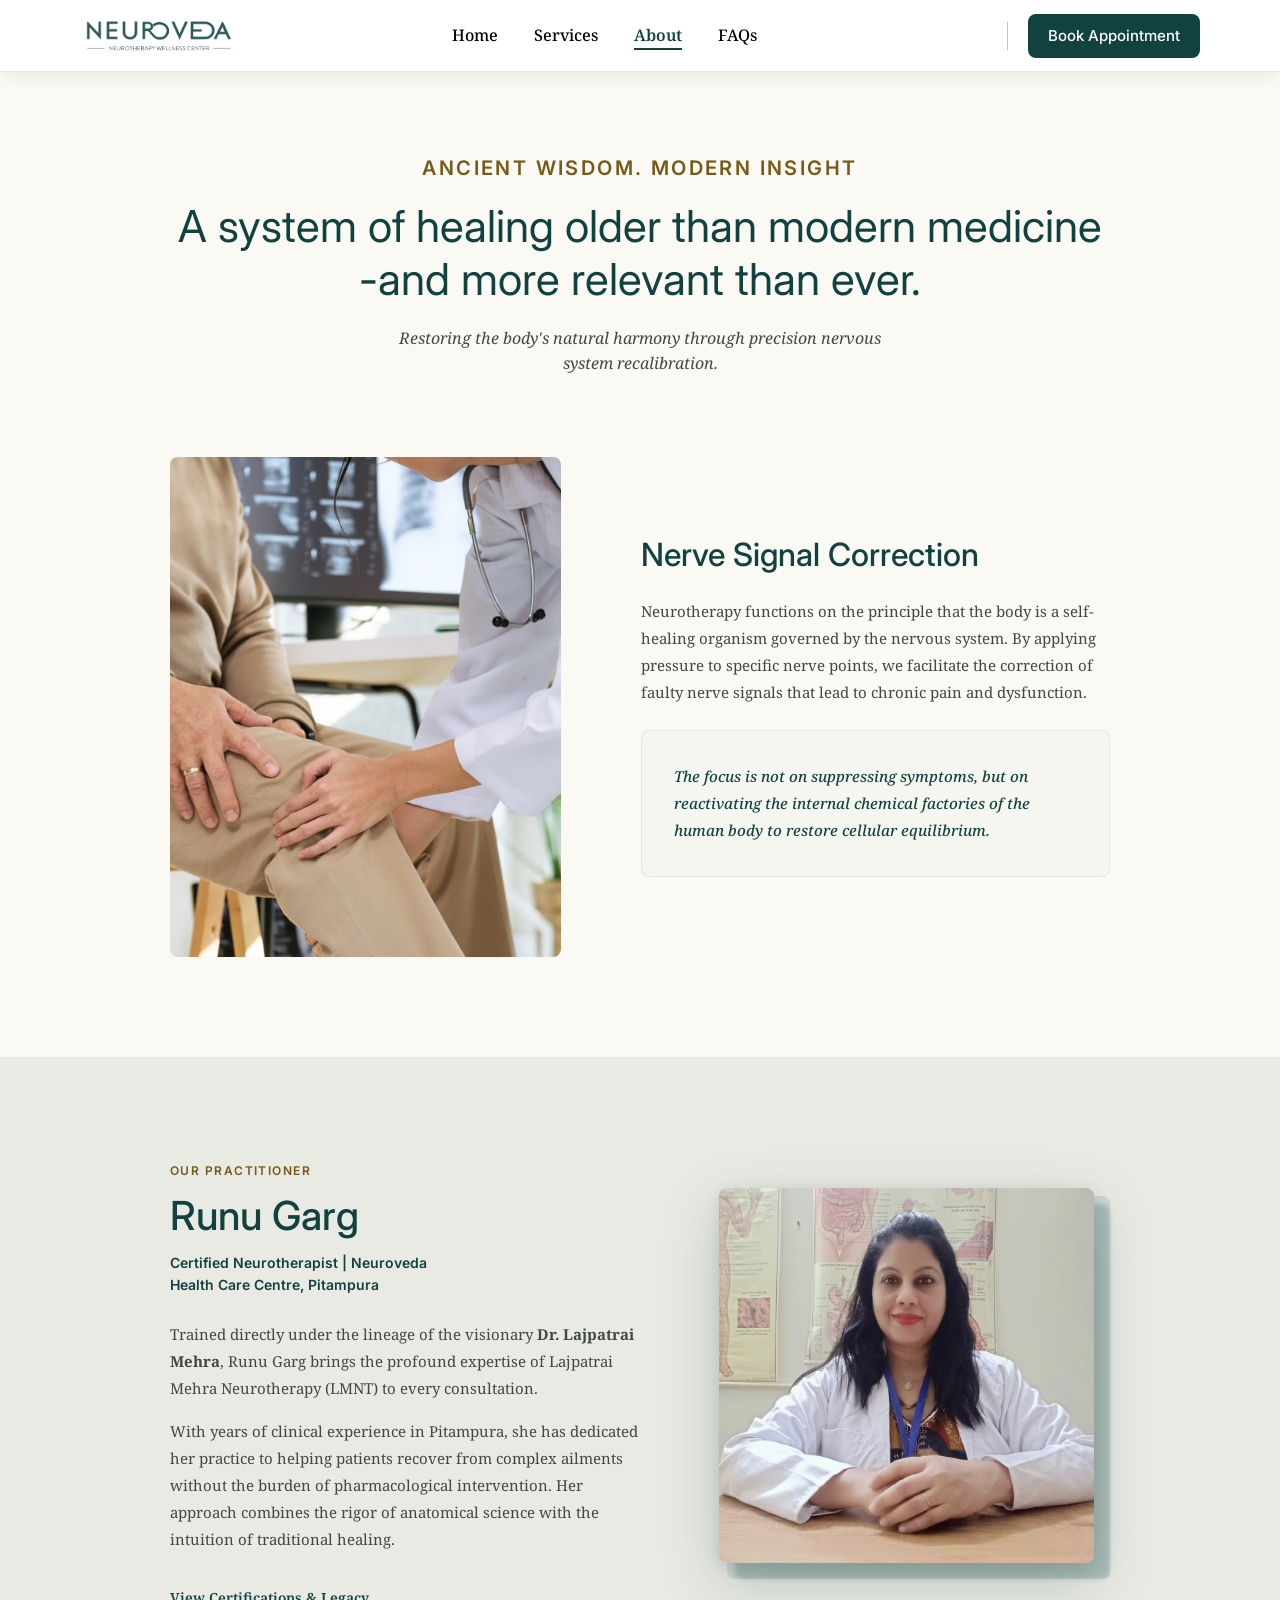
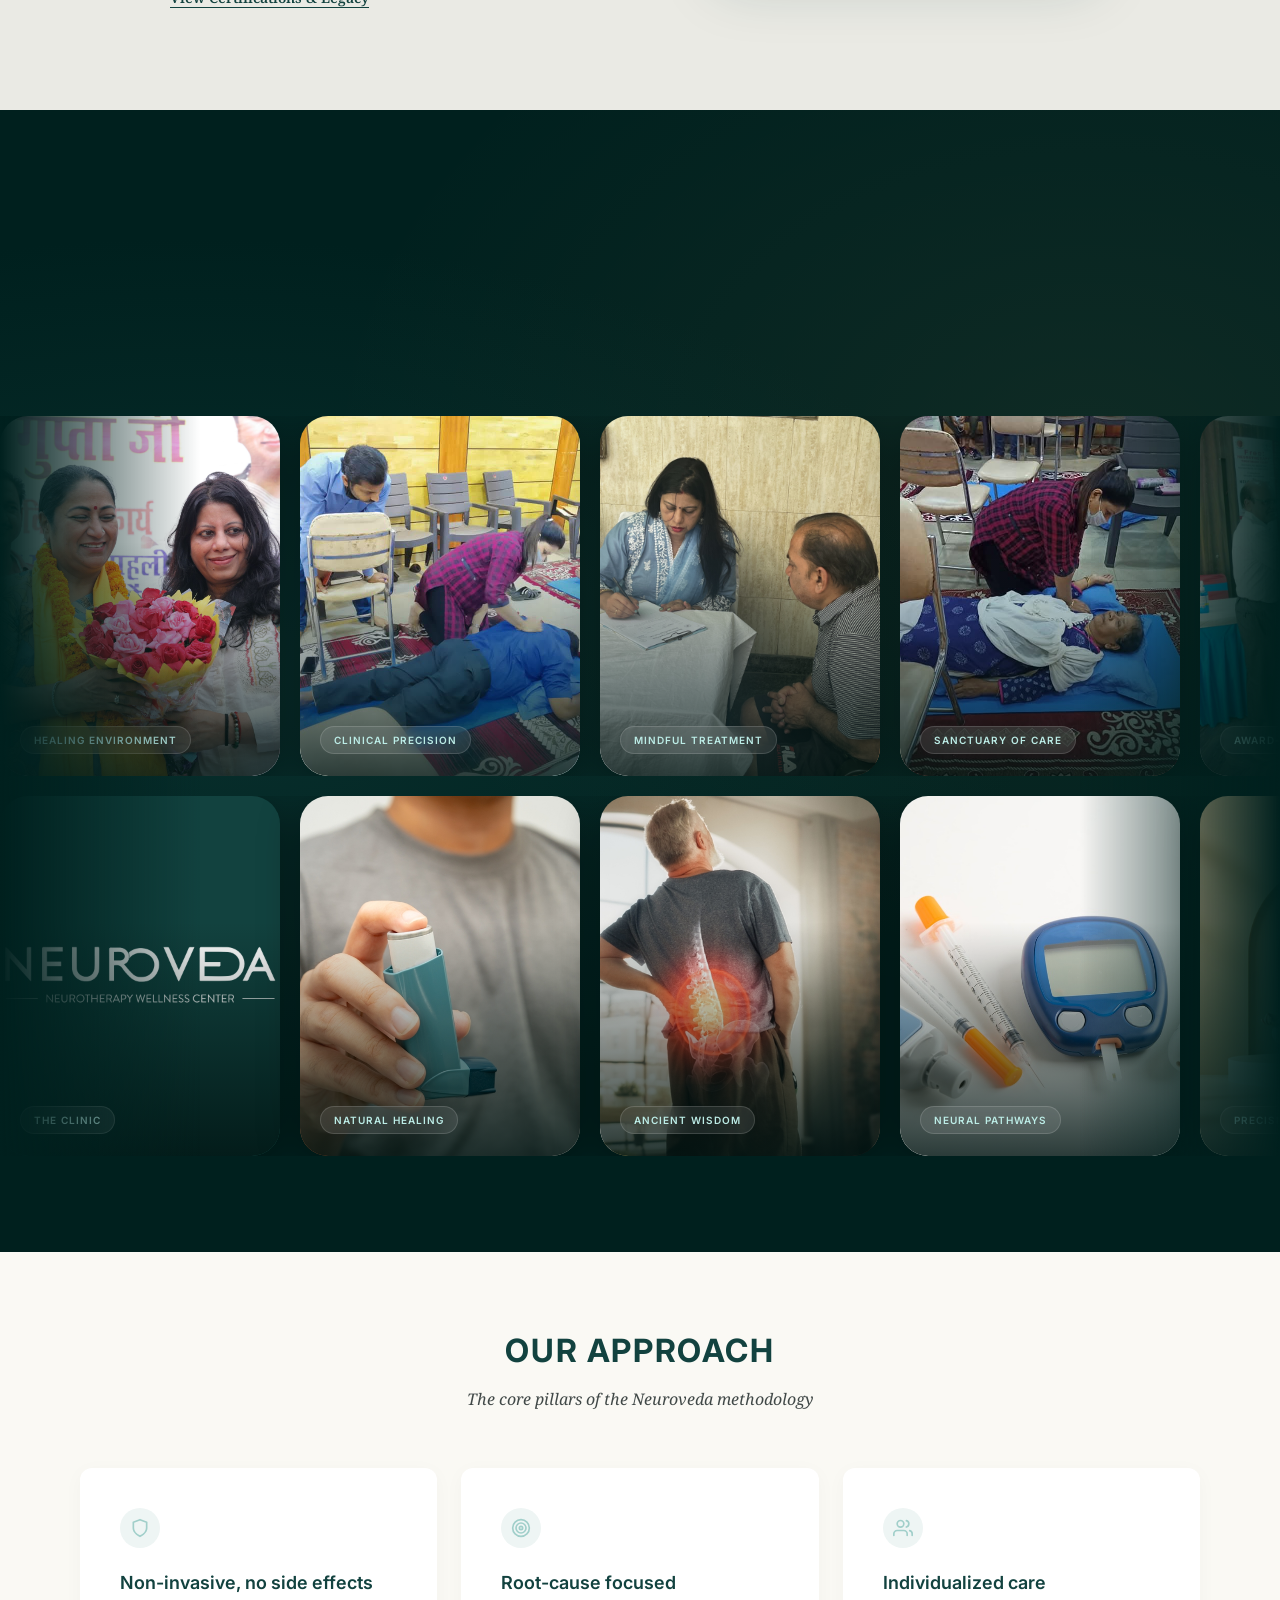
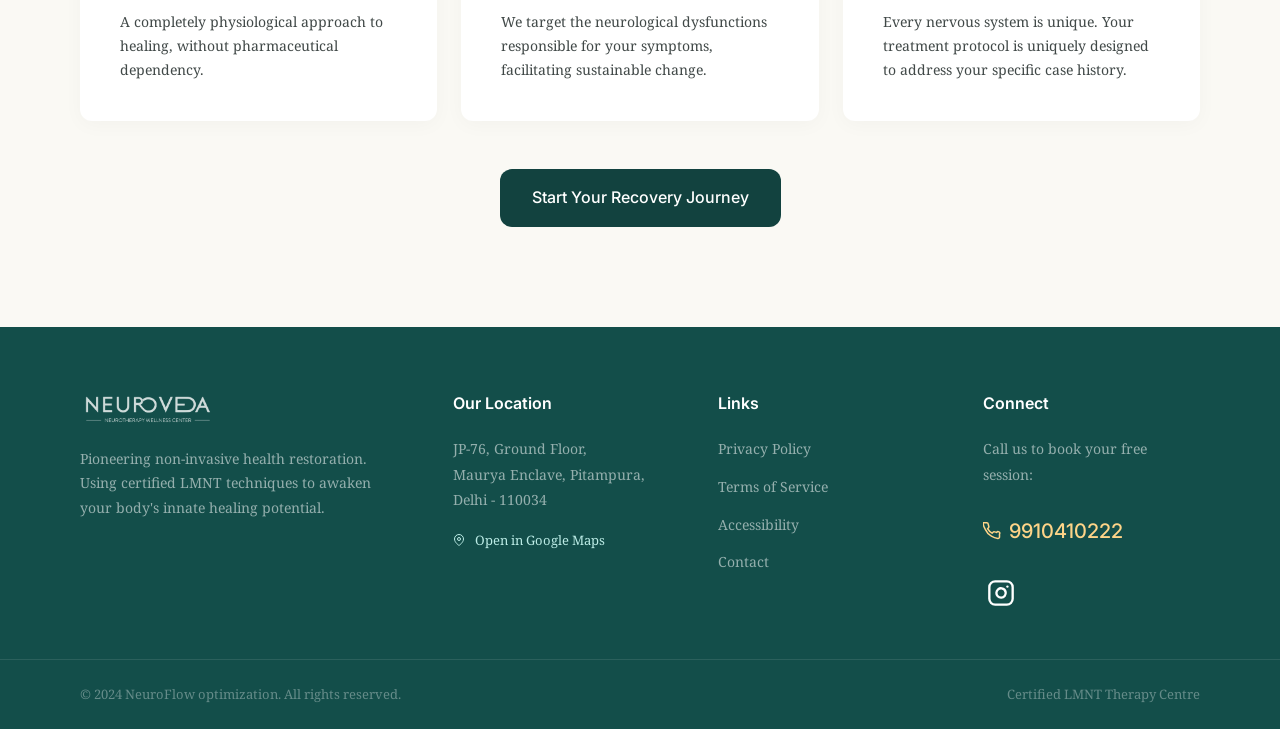
==== commit 1a80146f: "Initial commit" ====
--- a/about.html
+++ b/about.html
@@ -157,81 +157,53 @@
           <div class="mg-card mg-card--img" style="background-image:url('images/clinic-photo-2.png')">
             <div class="mg-card__overlay"><span class="mg-card__tag">Healing Environment</span></div>
           </div>
-          <div class="mg-card mg-card--grad"
-            style="background:linear-gradient(135deg,#00201E 0%,#12423F 55%,#2D5A56 100%)">
-            <div class="mg-card__glow"></div>
-            <div class="mg-card__overlay">
-              <span class="mg-card__tag">Nerve Restoration</span>
-              <p class="mg-card__caption">Reconnecting your body's innate intelligence</p>
-            </div>
+          <div class="mg-card mg-card--img" style="background-image:url('images/galary1.jpeg')">
+            <div class="mg-card__overlay"><span class="mg-card__tag">Clinical Precision</span></div>
           </div>
           <div class="mg-card mg-card--img" style="background-image:url('images/practitioner.png')">
             <div class="mg-card__overlay"><span class="mg-card__tag">Mindful Treatment</span></div>
           </div>
-          <div class="mg-card mg-card--grad"
-            style="background:linear-gradient(135deg,#2a1800 0%,#775A19 60%,#c49328 100%)">
-            <div class="mg-card__glow"
-              style="background:radial-gradient(circle at 60% 35%,rgba(254,212,136,0.28) 0%,transparent 65%)"></div>
-            <div class="mg-card__overlay">
-              <span class="mg-card__tag">Hormonal Balance</span>
-              <p class="mg-card__caption">Recalibrating your endocrine system</p>
-            </div>
+          <div class="mg-card mg-card--img" style="background-image:url('images/galary2.jpeg')">
+            <div class="mg-card__overlay"><span class="mg-card__tag">Sanctuary of Care</span></div>
           </div>
           <div class="mg-card mg-card--img" style="background-image:url('images/clinic-photo-3.png')">
             <div class="mg-card__overlay"><span class="mg-card__tag">Award-Winning Care</span></div>
           </div>
-          <div class="mg-card mg-card--grad"
-            style="background:linear-gradient(135deg,#071a19 0%,#134E4A 60%,#1a6b65 100%)">
-            <div class="mg-card__glow"
-              style="background:radial-gradient(circle at 30% 70%,rgba(188,236,230,0.18) 0%,transparent 60%)"></div>
-            <div class="mg-card__overlay">
-              <span class="mg-card__tag">Cellular Recovery</span>
-              <p class="mg-card__caption">Deep regeneration through neural signalling</p>
-            </div>
+          <div class="mg-card mg-card--img" style="background-image:url('images/galary3.jpeg')">
+            <div class="mg-card__overlay"><span class="mg-card__tag">Therapeutic Excellence</span></div>
           </div>
           <div class="mg-card mg-card--img" style="background-image:url('images/doc imagee 1.jpg')">
             <div class="mg-card__overlay"><span class="mg-card__tag">Expert Practitioner</span></div>
+          </div>
+          <div class="mg-card mg-card--img" style="background-image:url('images/hero-session.jpeg')">
+            <div class="mg-card__overlay"><span class="mg-card__tag">Holistic Wellness</span></div>
           </div>
           <!-- Duplicates for seamless loop -->
           <div class="mg-card mg-card--img" style="background-image:url('images/clinic-photo-2.png')"
             aria-hidden="true">
             <div class="mg-card__overlay"><span class="mg-card__tag">Healing Environment</span></div>
           </div>
-          <div class="mg-card mg-card--grad"
-            style="background:linear-gradient(135deg,#00201E 0%,#12423F 55%,#2D5A56 100%)" aria-hidden="true">
-            <div class="mg-card__glow"></div>
-            <div class="mg-card__overlay">
-              <span class="mg-card__tag">Nerve Restoration</span>
-              <p class="mg-card__caption">Reconnecting your body's innate intelligence</p>
-            </div>
+          <div class="mg-card mg-card--img" style="background-image:url('images/galary1.jpeg')" aria-hidden="true">
+            <div class="mg-card__overlay"><span class="mg-card__tag">Clinical Precision</span></div>
           </div>
           <div class="mg-card mg-card--img" style="background-image:url('images/practitioner.png')" aria-hidden="true">
             <div class="mg-card__overlay"><span class="mg-card__tag">Mindful Treatment</span></div>
           </div>
-          <div class="mg-card mg-card--grad"
-            style="background:linear-gradient(135deg,#2a1800 0%,#775A19 60%,#c49328 100%)" aria-hidden="true">
-            <div class="mg-card__glow"
-              style="background:radial-gradient(circle at 60% 35%,rgba(254,212,136,0.28) 0%,transparent 65%)"></div>
-            <div class="mg-card__overlay">
-              <span class="mg-card__tag">Hormonal Balance</span>
-              <p class="mg-card__caption">Recalibrating your endocrine system</p>
-            </div>
+          <div class="mg-card mg-card--img" style="background-image:url('images/galary2.jpeg')" aria-hidden="true">
+            <div class="mg-card__overlay"><span class="mg-card__tag">Sanctuary of Care</span></div>
           </div>
           <div class="mg-card mg-card--img" style="background-image:url('images/clinic-photo-3.png')"
             aria-hidden="true">
             <div class="mg-card__overlay"><span class="mg-card__tag">Award-Winning Care</span></div>
           </div>
-          <div class="mg-card mg-card--grad"
-            style="background:linear-gradient(135deg,#071a19 0%,#134E4A 60%,#1a6b65 100%)" aria-hidden="true">
-            <div class="mg-card__glow"
-              style="background:radial-gradient(circle at 30% 70%,rgba(188,236,230,0.18) 0%,transparent 60%)"></div>
-            <div class="mg-card__overlay">
-              <span class="mg-card__tag">Cellular Recovery</span>
-              <p class="mg-card__caption">Deep regeneration through neural signalling</p>
-            </div>
+          <div class="mg-card mg-card--img" style="background-image:url('images/galary3.jpeg')" aria-hidden="true">
+            <div class="mg-card__overlay"><span class="mg-card__tag">Therapeutic Excellence</span></div>
           </div>
           <div class="mg-card mg-card--img" style="background-image:url('images/doc imagee 1.jpg')" aria-hidden="true">
             <div class="mg-card__overlay"><span class="mg-card__tag">Expert Practitioner</span></div>
+          </div>
+          <div class="mg-card mg-card--img" style="background-image:url('images/hero-session.jpeg')" aria-hidden="true">
+            <div class="mg-card__overlay"><span class="mg-card__tag">Holistic Wellness</span></div>
           </div>
         </div>
       </div>
@@ -242,87 +214,49 @@
           <div class="mg-card mg-card--img" style="background-image:url('images/clinic-photo.png')">
             <div class="mg-card__overlay"><span class="mg-card__tag">The Clinic</span></div>
           </div>
-          <div class="mg-card mg-card--grad"
-            style="background:linear-gradient(135deg,#0d1f3c 0%,#1a3a6b 55%,#12423F 100%)">
-            <div class="mg-card__glow"
-              style="background:radial-gradient(circle at 40% 55%,rgba(161,207,202,0.22) 0%,transparent 65%)"></div>
-            <div class="mg-card__overlay">
-              <span class="mg-card__tag">Brainwave Harmony</span>
-              <p class="mg-card__caption">Alpha wave states for deep healing</p>
-            </div>
-          </div>
-          <div class="mg-card mg-card--img" style="background-image:url('images/about-hero.png')">
+          <div class="mg-card mg-card--img" style="background-image:url('images/asthma.jpeg')">
+            <div class="mg-card__overlay"><span class="mg-card__tag">Natural Healing</span></div>
+          </div>
+          <div class="mg-card mg-card--img" style="background-image:url('images/backpain.jpeg')">
             <div class="mg-card__overlay"><span class="mg-card__tag">Ancient Wisdom</span></div>
           </div>
-          <div class="mg-card mg-card--grad"
-            style="background:linear-gradient(135deg,#12423F 0%,#1a6b65 55%,#A1CFCA 100%)">
-            <div class="mg-card__glow"
-              style="background:radial-gradient(circle at 55% 45%,rgba(188,236,230,0.2) 0%,transparent 65%)"></div>
-            <div class="mg-card__overlay">
-              <span class="mg-card__tag">Emotional Balance</span>
-              <p class="mg-card__caption">Restoring the mind-body equilibrium</p>
-            </div>
+          <div class="mg-card mg-card--img" style="background-image:url('images/sugar.jpeg')">
+            <div class="mg-card__overlay"><span class="mg-card__tag">Neural Pathways</span></div>
           </div>
           <div class="mg-card mg-card--img" style="background-image:url('images/neurotherapy-session.png')">
             <div class="mg-card__overlay"><span class="mg-card__tag">Precision Therapy</span></div>
           </div>
-          <div class="mg-card mg-card--grad"
-            style="background:linear-gradient(135deg,#1a0800 0%,#4a1500 55%,#8B3A00 100%)">
-            <div class="mg-card__glow"
-              style="background:radial-gradient(circle at 65% 30%,rgba(254,212,136,0.18) 0%,transparent 60%)"></div>
-            <div class="mg-card__overlay">
-              <span class="mg-card__tag">Nervous System Reset</span>
-              <p class="mg-card__caption">Releasing chronic tension patterns</p>
-            </div>
-          </div>
-          <div class="mg-card mg-card--img" style="background-image:url('images/hero-session.jpeg')">
-            <div class="mg-card__overlay"><span class="mg-card__tag">Neural Activation</span></div>
+          <div class="mg-card mg-card--img" style="background-image:url('images/faq.jpeg')">
+            <div class="mg-card__overlay"><span class="mg-card__tag">Inner Balance</span></div>
+          </div>
+          <div class="mg-card mg-card--img" style="background-image:url('images/about-hero.png')">
+            <div class="mg-card__overlay"><span class="mg-card__tag">Modern Sanctuary</span></div>
           </div>
           <!-- Duplicates -->
           <div class="mg-card mg-card--img" style="background-image:url('images/clinic-photo.png')" aria-hidden="true">
             <div class="mg-card__overlay"><span class="mg-card__tag">The Clinic</span></div>
           </div>
-          <div class="mg-card mg-card--grad"
-            style="background:linear-gradient(135deg,#0d1f3c 0%,#1a3a6b 55%,#12423F 100%)" aria-hidden="true">
-            <div class="mg-card__glow"
-              style="background:radial-gradient(circle at 40% 55%,rgba(161,207,202,0.22) 0%,transparent 65%)"></div>
-            <div class="mg-card__overlay">
-              <span class="mg-card__tag">Brainwave Harmony</span>
-              <p class="mg-card__caption">Alpha wave states for deep healing</p>
-            </div>
-          </div>
-          <div class="mg-card mg-card--img" style="background-image:url('images/about-hero.png')" aria-hidden="true">
+          <div class="mg-card mg-card--img" style="background-image:url('images/asthma.jpeg')" aria-hidden="true">
+            <div class="mg-card__overlay"><span class="mg-card__tag">Natural Healing</span></div>
+          </div>
+          <div class="mg-card mg-card--img" style="background-image:url('images/backpain.jpeg')" aria-hidden="true">
             <div class="mg-card__overlay"><span class="mg-card__tag">Ancient Wisdom</span></div>
           </div>
-          <div class="mg-card mg-card--grad"
-            style="background:linear-gradient(135deg,#12423F 0%,#1a6b65 55%,#A1CFCA 100%)" aria-hidden="true">
-            <div class="mg-card__glow"
-              style="background:radial-gradient(circle at 55% 45%,rgba(188,236,230,0.2) 0%,transparent 65%)"></div>
-            <div class="mg-card__overlay">
-              <span class="mg-card__tag">Emotional Balance</span>
-              <p class="mg-card__caption">Restoring the mind-body equilibrium</p>
-            </div>
+          <div class="mg-card mg-card--img" style="background-image:url('images/sugar.jpeg')" aria-hidden="true">
+            <div class="mg-card__overlay"><span class="mg-card__tag">Neural Pathways</span></div>
           </div>
           <div class="mg-card mg-card--img" style="background-image:url('images/neurotherapy-session.png')"
             aria-hidden="true">
             <div class="mg-card__overlay"><span class="mg-card__tag">Precision Therapy</span></div>
           </div>
-          <div class="mg-card mg-card--grad"
-            style="background:linear-gradient(135deg,#1a0800 0%,#4a1500 55%,#8B3A00 100%)" aria-hidden="true">
-            <div class="mg-card__glow"
-              style="background:radial-gradient(circle at 65% 30%,rgba(254,212,136,0.18) 0%,transparent 60%)"></div>
-            <div class="mg-card__overlay">
-              <span class="mg-card__tag">Nervous System Reset</span>
-              <p class="mg-card__caption">Releasing chronic tension patterns</p>
-            </div>
-          </div>
-          <div class="mg-card mg-card--img" style="background-image:url('images/hero-session.jpeg')" aria-hidden="true">
-            <div class="mg-card__overlay"><span class="mg-card__tag">Neural Activation</span></div>
-          </div>
-        </div>
-      </div>
-
-    </div>
+          <div class="mg-card mg-card--img" style="background-image:url('images/faq.jpeg')" aria-hidden="true">
+            <div class="mg-card__overlay"><span class="mg-card__tag">Inner Balance</span></div>
+          </div>
+          <div class="mg-card mg-card--img" style="background-image:url('images/about-hero.png')" aria-hidden="true">
+            <div class="mg-card__overlay"><span class="mg-card__tag">Modern Sanctuary</span></div>
+          </div>
+        </div>
+      </div>
   </section>
 
 
--- a/style.css
+++ b/style.css
@@ -474,9 +474,10 @@
 @media (max-width: 1024px) {
   .trust-bar__inner {
     gap: 36px;
-    padding: 48px 40px;
-  }
-}
+    padding: 40px 40px;
+  }
+}
+
 
 @media (max-width: 768px) {
   .trust-bar {
@@ -2147,6 +2148,7 @@
   padding: 80px 0;
   border-top: 1px solid var(--gray-lt);
 }
+
 .prep-section__inner {
   max-width: 1280px;
   margin: 0 auto;
@@ -2172,6 +2174,262 @@
 /* Always hidden by default — only shown on mobile when nav is open */
 .nav__book--mobile {
   display: none;
+}
+
+/* =========================
+   MOBILE RESPONSIVE FIXES
+========================= */
+
+@media (max-width: 1024px) {
+
+  /* NAVBAR */
+  .nav {
+    padding: 18px 24px;
+  }
+
+  .nav__links {
+    gap: 20px;
+  }
+
+  /* HERO */
+  .booking-hero {
+    padding: 120px 24px 70px;
+  }
+
+  .page-hero__heading {
+    font-size: 34px !important;
+    line-height: 1.25 !important;
+  }
+
+  .page-hero__body {
+    font-size: 15px !important;
+  }
+
+  /* MAIN BENTO GRID */
+  .booking-bento__grid {
+    display: flex !important;
+    flex-direction: column !important;
+    gap: 24px;
+  }
+
+  .booking-card--clinic {
+    grid-column: auto !important;
+    grid-row: auto !important;
+  }
+
+  .booking-card {
+    width: 100%;
+  }
+
+  /* SUPPORT GRID */
+  .support-cards-grid {
+    display: flex !important;
+    flex-direction: column !important;
+    gap: 20px;
+  }
+
+  /* PREP SECTION */
+  .prep-section__inner {
+    display: flex !important;
+    flex-direction: column !important;
+    gap: 60px;
+  }
+
+  /* FOOTER */
+  .footer__grid {
+    grid-template-columns: 1fr 1fr !important;
+    gap: 40px;
+  }
+}
+
+
+@media (max-width: 768px) {
+
+  /* NAVBAR */
+  .nav {
+    padding: 16px 20px;
+  }
+
+  .nav__right {
+    display: none;
+  }
+
+  .nav__links {
+    display: none;
+  }
+
+  .nav__toggle {
+    display: flex !important;
+  }
+
+  .nav__logo img {
+    max-width: 140px;
+  }
+
+  /* HERO */
+  .booking-hero {
+    padding: 110px 20px 60px;
+  }
+
+  .booking-hero__inner {
+    text-align: left !important;
+  }
+
+  .page-hero__heading {
+    font-size: 30px !important;
+    line-height: 1.3 !important;
+  }
+
+  .page-hero__body {
+    font-size: 14px !important;
+    max-width: 100% !important;
+  }
+
+  /* CARDS */
+  .booking-card {
+    padding: 28px 22px !important;
+    min-height: auto !important;
+  }
+
+  .booking-card__heading {
+    font-size: 26px !important;
+  }
+
+  .booking-card__body {
+    font-size: 14px !important;
+  }
+
+  .booking-card__btns {
+    display: flex;
+    flex-direction: column;
+    width: 100%;
+    gap: 14px;
+  }
+
+  .booking-card__btns .btn {
+    width: 100%;
+    justify-content: center;
+  }
+
+  /* CLINIC IMAGE — Offset adjustment for mobile padding */
+  .booking-card__clinic-image {
+    width: calc(100% + 44px) !important;
+    margin: -28px -22px 24px !important;
+    height: 220px;
+  }
+
+  /* SUPPORT CARDS */
+  .support-cards-grid .booking-card {
+    flex-direction: column !important;
+    gap: 16px !important;
+  }
+
+  /* PREP SECTION */
+  .prep-section {
+    padding: 80px 20px !important;
+  }
+
+  .prep-section h2 {
+    font-size: 30px !important;
+    margin-bottom: 30px !important;
+  }
+
+  /* MAP */
+  iframe {
+    height: 300px !important;
+  }
+
+  /* FOOTER */
+  .footer {
+    padding: 70px 20px 30px;
+  }
+
+  .footer__grid {
+    grid-template-columns: 1fr !important;
+    gap: 40px;
+  }
+
+  .footer__bottom {
+    flex-direction: column;
+    gap: 10px;
+    text-align: center;
+  }
+}
+
+
+@media (max-width: 480px) {
+
+  /* HERO */
+  .booking-hero {
+    padding: 100px 16px 50px;
+  }
+
+  .page-hero__heading {
+    font-size: 26px !important;
+  }
+
+  .label {
+    font-size: 13px !important;
+  }
+
+  /* CARDS */
+  .booking-card {
+    padding: 24px 18px !important;
+    border-radius: 16px !important;
+  }
+
+  .booking-card__clinic-image {
+    width: calc(100% + 36px) !important;
+    margin: -24px -18px 20px !important;
+    height: 180px;
+  }
+
+  .booking-card__heading {
+    font-size: 22px !important;
+  }
+
+  .booking-card__body {
+    font-size: 13px !important;
+    line-height: 1.7 !important;
+  }
+
+  .btn,
+  .btn-lg,
+  .btn-dark,
+  .btn-primary,
+  .btn-outline-dark {
+    width: 100%;
+    font-size: 14px !important;
+    padding: 14px 18px !important;
+  }
+
+  /* PREP SECTION */
+  .prep-section {
+    padding: 60px 16px !important;
+  }
+
+  .prep-section h2 {
+    font-size: 26px !important;
+  }
+
+  /* MAP */
+  iframe {
+    height: 240px !important;
+  }
+
+  /* FOOTER */
+  .footer {
+    padding: 60px 16px 24px;
+  }
+
+  .footer__logo img {
+    max-width: 150px;
+  }
+
+  .footer__copy {
+    font-size: 12px;
+    line-height: 1.6;
+  }
 }
 
 /* ============================================================
@@ -2273,13 +2531,23 @@
 }
 
 @keyframes mg-left {
-  from { transform: translateX(0); }
-  to   { transform: translateX(-50%); }
+  from {
+    transform: translateX(0);
+  }
+
+  to {
+    transform: translateX(-50%);
+  }
 }
 
 @keyframes mg-right {
-  from { transform: translateX(-50%); }
-  to   { transform: translateX(0); }
+  from {
+    transform: translateX(-50%);
+  }
+
+  to {
+    transform: translateX(0);
+  }
 }
 
 /* Individual card */
@@ -2295,7 +2563,7 @@
   background-size: cover;
   background-position: center;
   transition: transform 0.45s cubic-bezier(0.25, 0.46, 0.45, 0.94),
-              box-shadow 0.45s ease;
+    box-shadow 0.45s ease;
   box-shadow: 0 8px 40px rgba(0, 0, 0, 0.4);
 }
 
@@ -2362,6 +2630,7 @@
 
 /* Honour reduced-motion preference */
 @media (prefers-reduced-motion: reduce) {
+
   .marquee-inner,
   .marquee-inner--right {
     animation: none;
@@ -2676,6 +2945,7 @@
 
 /* Marquee gallery responsive */
 @media (max-width: 1024px) {
+
   .marquee-gallery__stage::before,
   .marquee-gallery__stage::after {
     width: 100px;
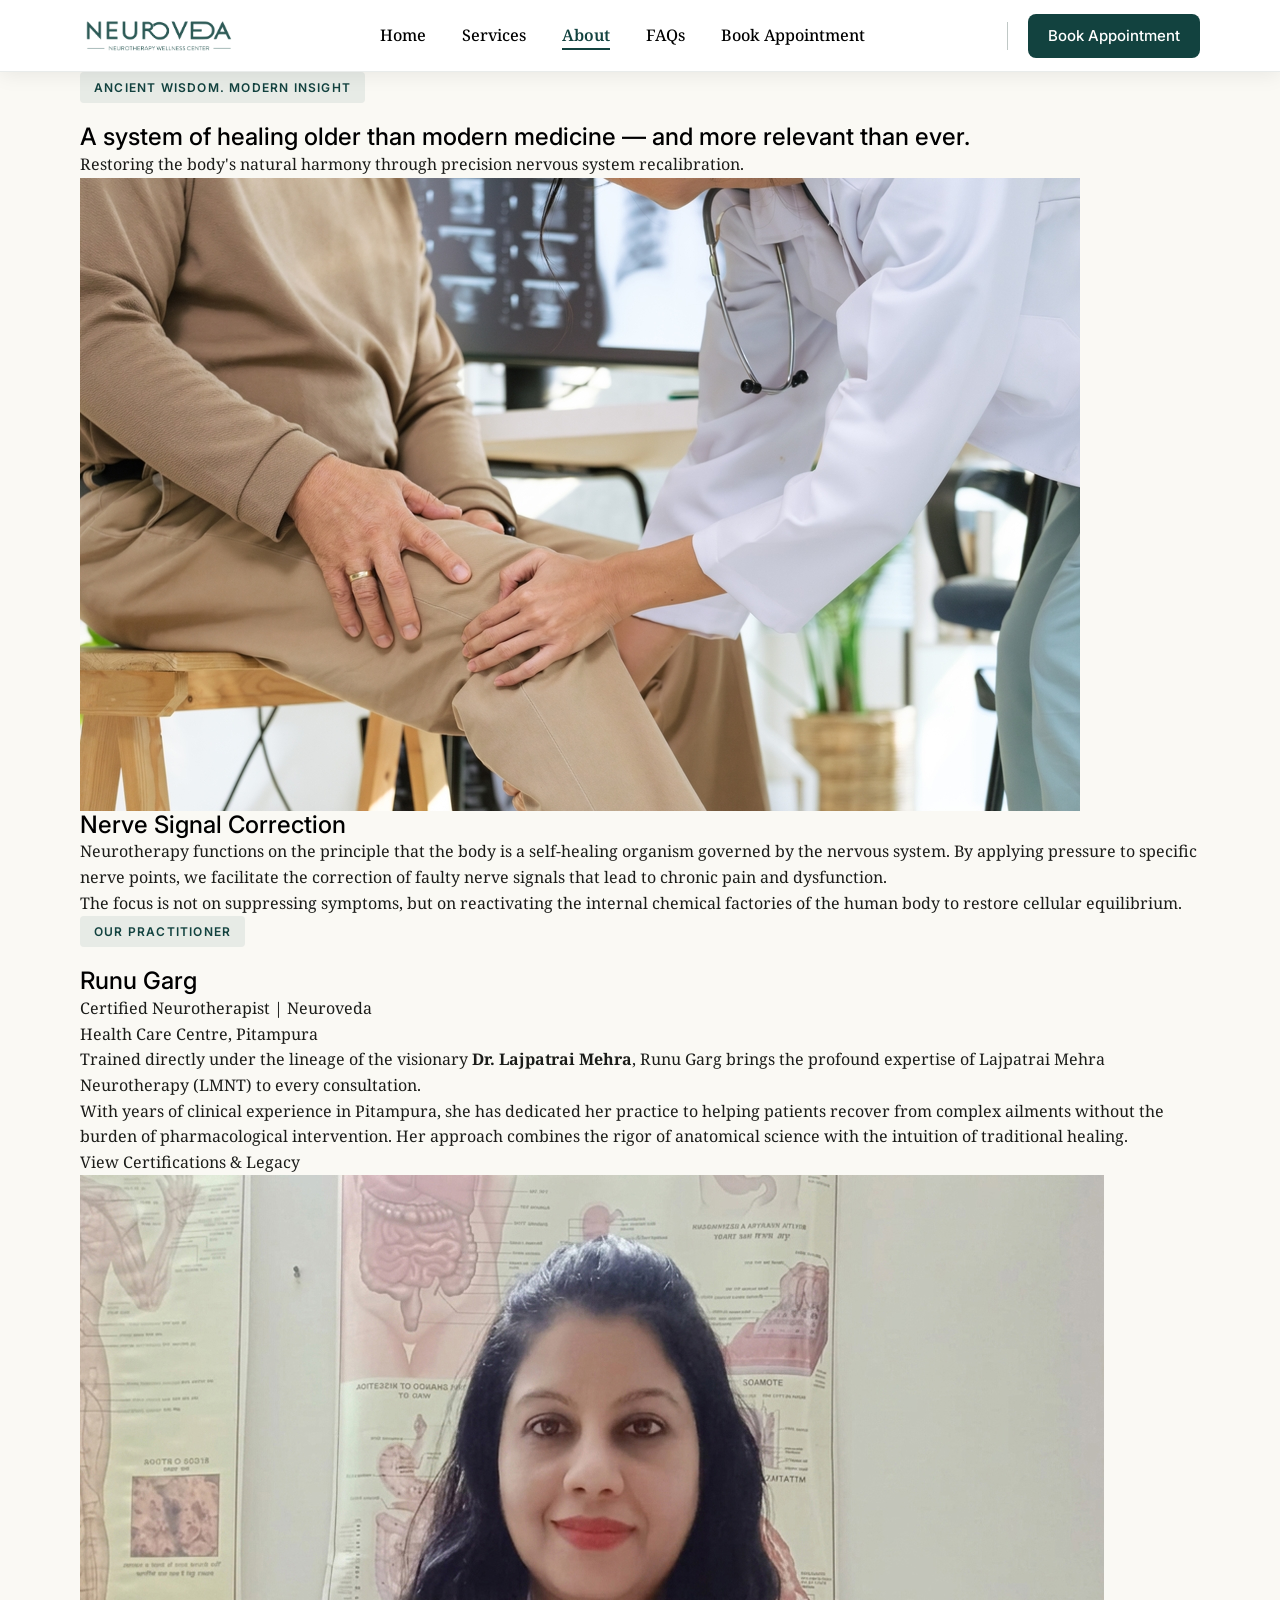
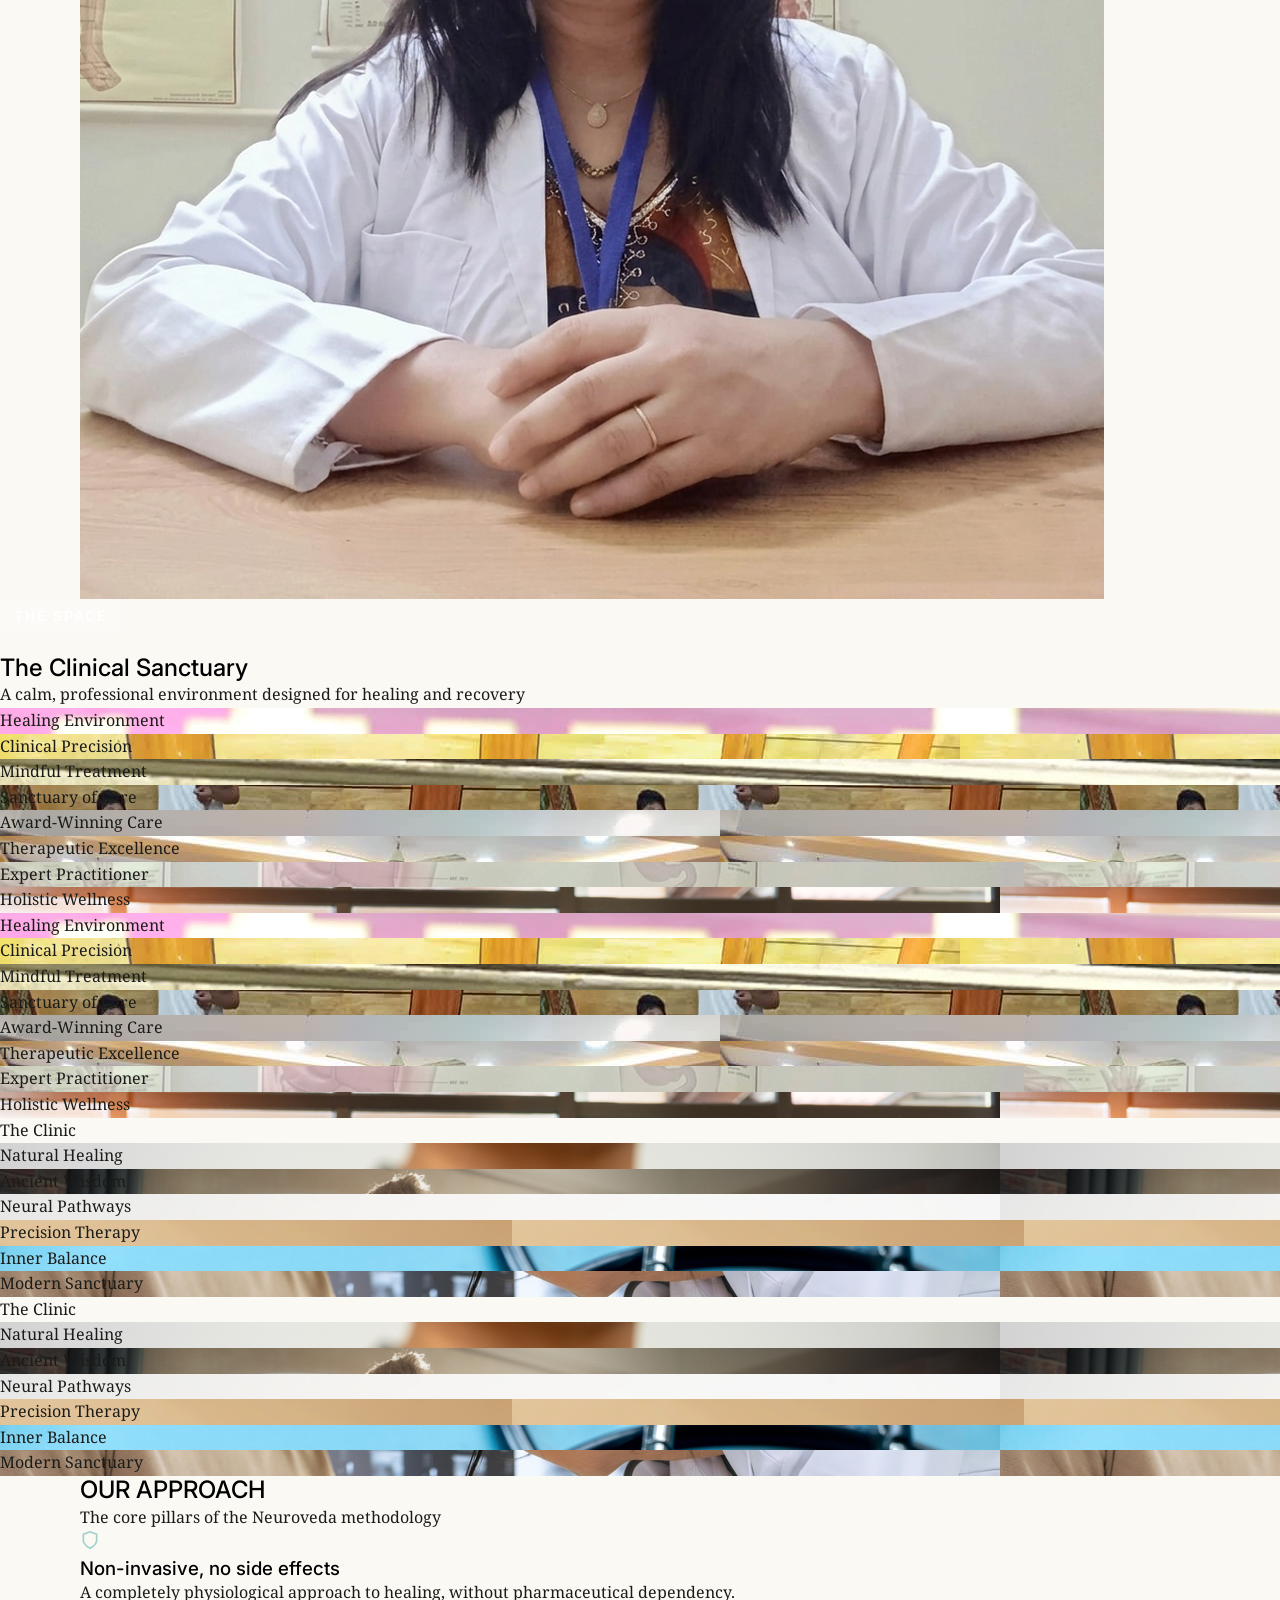
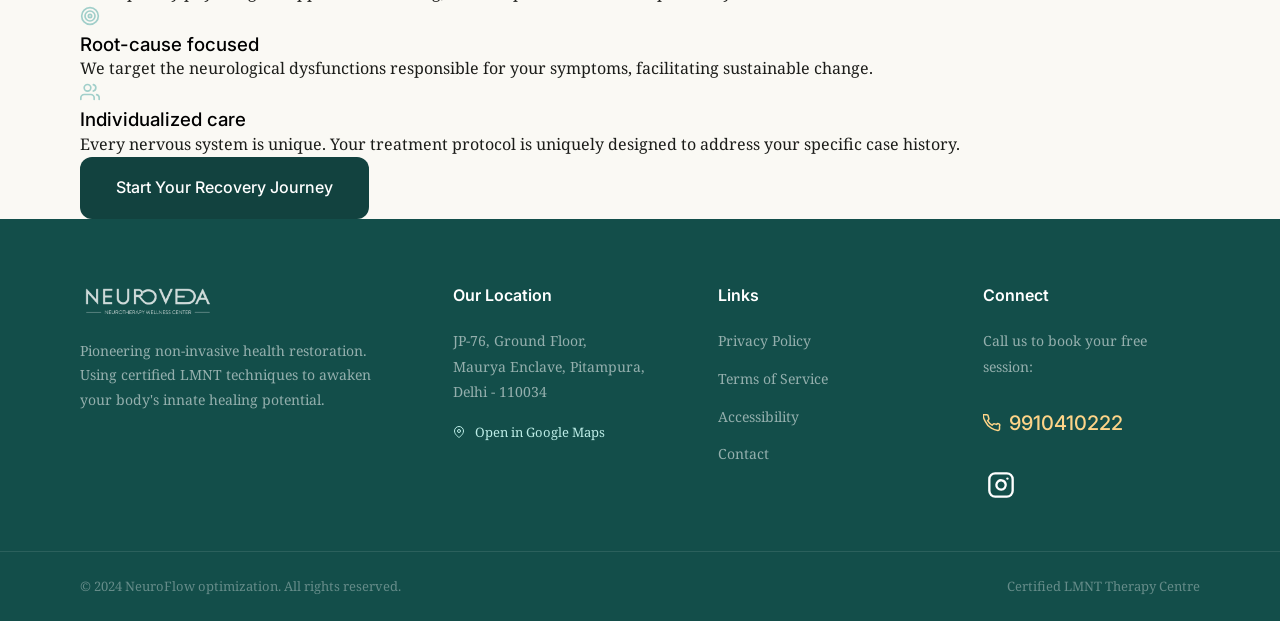
==== commit 9e545c9f: "Initial commit" ====
--- a/about.html
+++ b/about.html
@@ -34,48 +34,38 @@
   </nav>
 
   <!-- ABOUT HERO -->
-  <section class="about-hero-section" style="text-align: center; border: none; background: transparent;">
-    <div class="container fade-up" style="max-width: 1100px; margin: 0 auto;">
-      <div class="label"
-        style="font-size:20px; background: transparent; border: none; letter-spacing: 0.12em; color: var(--gold-dark); font-weight: 600; margin-bottom: 16px; padding: 0; text-transform: uppercase;">
+  <section class="about-hero">
+    <div class="container about-hero__container fade-up">
+      <div class="label about-hero__label">
         Ancient Wisdom. Modern Insight
       </div>
-      <h1 style="font-size: 44px; font-weight: 400; color: #12423F; line-height: 1.2; margin-bottom: 20px;">
-        A system of healing older than modern medicine -and more relevant than ever.
+      <h1 class="about-hero__heading">
+        A system of healing older than modern medicine — and more relevant than ever.
       </h1>
-      <p
-        style="font-size: 16px; color: var(--text-sec); line-height: 1.6; font-family: 'Noto Serif', serif; font-style: italic;">
-        Restoring the body's natural harmony through precision nervous<br>system recalibration.
+      <p class="about-hero__subtext">
+        Restoring the body's natural harmony through precision nervous system recalibration.
       </p>
     </div>
   </section>
 
   <!-- NERVE SIGNAL CORRECTION -->
-  <section class="about-section" style="background: transparent; padding: 0 0 100px;">
-    <div class="container" style="max-width: 1100px; margin: 0 auto;">
-      <div style="display: grid; grid-template-columns: 1fr 1.2fr; gap: 80px; align-items: center;">
-        <div class="fade-up">
-          <img src="images/about-hero.png" alt="Neurotherapy treatment" style="
-    width: 100%;
-    height: 500px;
-    object-fit: cover;
-    border-radius: var(--radius-sm);
-    box-shadow: var(--shadow-md);
-  " />
-        </div>
-        <div class="fade-up" style="transition-delay: 0.1s;">
-          <h2 style="font-size: 32px; font-weight: 500; color: #12423F; margin-bottom: 24px; line-height: 1.2;">
+  <section class="about-content">
+    <div class="container about-content__container">
+      <div class="about-grid">
+        <div class="about-grid__image fade-up">
+          <img src="images/about-hero.png" alt="Neurotherapy treatment" />
+        </div>
+        <div class="about-grid__text fade-up">
+          <h2 class="about-grid__heading">
             Nerve Signal Correction
           </h2>
-          <p style="font-size: 15px; color: var(--text-sec); line-height: 1.8; margin-bottom: 24px;">
+          <p class="about-grid__description">
             Neurotherapy functions on the principle that the body is a self-healing organism governed by the nervous
             system. By applying pressure to specific nerve points, we facilitate the correction of faulty nerve signals
             that lead to chronic pain and dysfunction.
           </p>
-          <div
-            style="background: rgba(246, 245, 240, 0.8); border: 1px solid rgba(161, 207, 202, 0.3); border-radius: 8px; padding: 32px;">
-            <p
-              style="font-size: 15px; color: #12423F; line-height: 1.8; font-style: italic; font-weight: 500; margin: 0;">
+          <div class="about-quote">
+            <p>
               The focus is not on suppressing symptoms, but on reactivating the internal chemical factories of the human
               body to restore cellular equilibrium.
             </p>
@@ -86,56 +76,34 @@
   </section>
 
   <!-- MEET RUNU GARG -->
-  <section class="about-practitioner" style="background: #EAEAE4; padding: 100px 0;">
-    <div class="container" style="max-width: 1100px; margin: 0 auto;">
-      <div style="display: grid; grid-template-columns: 1.2fr 1fr; gap: 80px; align-items: center;">
-        <div class="fade-up">
-          <div class="label"
-            style="background: transparent; border: none; letter-spacing: 0.12em; color: var(--gold-dark); font-weight: 600; margin-bottom: 12px; padding: 0; text-transform: uppercase;">
+  <section class="practitioner-section">
+    <div class="container practitioner-section__container">
+      <div class="practitioner-grid">
+        <div class="practitioner-grid__text fade-up">
+          <div class="label practitioner-label">
             Our Practitioner
           </div>
-          <h2 style="font-size: 40px; font-weight: 500; color: #12423F; margin-bottom: 12px; line-height: 1.2;">
+          <h2 class="practitioner-grid__heading">
             Runu Garg
           </h2>
-          <p
-            style="font-size: 14px; font-weight: 600; color: #12423F; margin-bottom: 24px; font-family: 'Inter', sans-serif;">
+          <p class="practitioner-grid__title">
             Certified Neurotherapist | Neuroveda<br>Health Care Centre, Pitampura
           </p>
-          <p style="font-size: 15px; color: var(--text-sec); line-height: 1.8; margin-bottom: 16px;">
+          <p class="practitioner-grid__description">
             Trained directly under the lineage of the visionary <strong>Dr. Lajpatrai Mehra</strong>, Runu Garg brings
             the profound expertise of Lajpatrai Mehra Neurotherapy (LMNT) to every consultation.
           </p>
-          <p style="font-size: 15px; color: var(--text-sec); line-height: 1.8; margin-bottom: 32px;">
+          <p class="practitioner-grid__description">
             With years of clinical experience in Pitampura, she has dedicated her practice to helping patients recover
             from complex ailments without the burden of pharmacological intervention. Her approach combines the rigor of
             anatomical science with the intuition of traditional healing.
           </p>
-          <a href="#"
-            style="color: #12423F; font-size: 14px; font-weight: 600; text-decoration: underline; text-underline-offset: 4px;">View
-            Certifications & Legacy</a>
-        </div>
-        <div class="fade-up" style="transition-delay: 0.1s; position: relative; padding: 0 16px 16px 0;">
-          <!-- Teal shadow block offset behind the image -->
-          <div style="
-            position: absolute;
-            inset: 16px 0 0 16px;
-            background: var(--primary);
-            opacity: 0.18;
-            border-radius: var(--radius-sm);
-            z-index: 0;
-            filter: blur(2px);
-          "></div>
-          <!-- Second deeper layer for depth -->
-          <div style="
-            position: absolute;
-            inset: 8px 0 0 8px;
-            background: var(--teal-mid);
-            opacity: 0.12;
-            border-radius: var(--radius-sm);
-            z-index: 0;
-          "></div>
-          <img src="images/doc imagee 1.jpg" alt="Runu Garg — Certified Neurotherapist"
-            style="width: 100%; border-radius: var(--radius-sm); position: relative; z-index: 1; box-shadow: 0 20px 60px rgba(18, 66, 63, 0.22), 0 4px 16px rgba(0,0,0,0.10);" />
+          <a href="#" class="practitioner-grid__link">View Certifications & Legacy</a>
+        </div>
+        <div class="practitioner-grid__image fade-up">
+          <div class="practitioner-image-shadow-1"></div>
+          <div class="practitioner-image-shadow-2"></div>
+          <img src="images/doc imagee 1.jpg" alt="Runu Garg — Certified Neurotherapist" />
         </div>
       </div>
     </div>
@@ -261,41 +229,36 @@
 
 
   <!-- OUR APPROACH -->
-  <section class="approach-section" style="padding: 80px 0 100px; background: var(--cream);">
-    <div class="container" style="max-width: 1280px; margin: 0 auto; text-align: center;">
-      <h2
-        style="font-size: 32px; font-weight: 700; color: #12423F; letter-spacing: 0.05em; text-transform: uppercase; margin-bottom: 16px;">
+  <section class="approach-section">
+    <div class="container approach-section__container">
+      <h2 class="approach-section__heading">
         OUR APPROACH
       </h2>
-      <p
-        style="font-size: 16px; color: var(--text-sec); font-family: 'Noto Serif', serif; font-style: italic; margin-bottom: 56px;">
+      <p class="approach-section__subtext">
         The core pillars of the Neuroveda methodology
       </p>
 
-      <div
-        style="display: grid; grid-template-columns: repeat(3, 1fr); gap: 24px; margin-bottom: 48px; text-align: left;">
+      <div class="approach-grid">
 
         <!-- Card 1 -->
-        <div style="background: #fff; padding: 40px; border-radius: 12px; box-shadow: 0 4px 20px rgba(0,0,0,0.03);">
-          <div
-            style="width: 40px; height: 40px; border-radius: 50%; background: #EEF5F4; display: flex; align-items: center; justify-content: center; margin-bottom: 24px;">
+        <div class="approach-card">
+          <div class="approach-card__icon">
             <svg width="20" height="20" viewBox="0 0 24 24" fill="none" stroke="#A1CFCA" stroke-width="2"
               stroke-linecap="round" stroke-linejoin="round">
               <path d="M12 22s8-4 8-10V5l-8-3-8 3v7c0 6 8 10 8 10z"></path>
             </svg>
           </div>
-          <h3 style="font-size: 18px; font-weight: 600; color: #12423F; margin-bottom: 16px;">
+          <h3 class="approach-card__title">
             Non-invasive, no side effects
           </h3>
-          <p style="font-size: 14px; color: var(--text-sec); line-height: 1.7;">
+          <p class="approach-card__text">
             A completely physiological approach to healing, without pharmaceutical dependency.
           </p>
         </div>
 
         <!-- Card 2 -->
-        <div style="background: #fff; padding: 40px; border-radius: 12px; box-shadow: 0 4px 20px rgba(0,0,0,0.03);">
-          <div
-            style="width: 40px; height: 40px; border-radius: 50%; background: #EEF5F4; display: flex; align-items: center; justify-content: center; margin-bottom: 24px;">
+        <div class="approach-card">
+          <div class="approach-card__icon">
             <svg width="20" height="20" viewBox="0 0 24 24" fill="none" stroke="#A1CFCA" stroke-width="2"
               stroke-linecap="round" stroke-linejoin="round">
               <circle cx="12" cy="12" r="10"></circle>
@@ -303,18 +266,17 @@
               <circle cx="12" cy="12" r="2"></circle>
             </svg>
           </div>
-          <h3 style="font-size: 18px; font-weight: 600; color: #12423F; margin-bottom: 16px;">
+          <h3 class="approach-card__title">
             Root-cause focused
           </h3>
-          <p style="font-size: 14px; color: var(--text-sec); line-height: 1.7;">
+          <p class="approach-card__text">
             We target the neurological dysfunctions responsible for your symptoms, facilitating sustainable change.
           </p>
         </div>
 
         <!-- Card 3 -->
-        <div style="background: #fff; padding: 40px; border-radius: 12px; box-shadow: 0 4px 20px rgba(0,0,0,0.03);">
-          <div
-            style="width: 40px; height: 40px; border-radius: 50%; background: #EEF5F4; display: flex; align-items: center; justify-content: center; margin-bottom: 24px;">
+        <div class="approach-card">
+          <div class="approach-card__icon">
             <svg width="20" height="20" viewBox="0 0 24 24" fill="none" stroke="#A1CFCA" stroke-width="2"
               stroke-linecap="round" stroke-linejoin="round">
               <path d="M17 21v-2a4 4 0 0 0-4-4H5a4 4 0 0 0-4 4v2"></path>
@@ -323,10 +285,10 @@
               <path d="M16 3.13a4 4 0 0 1 0 7.75"></path>
             </svg>
           </div>
-          <h3 style="font-size: 18px; font-weight: 600; color: #12423F; margin-bottom: 16px;">
+          <h3 class="approach-card__title">
             Individualized care
           </h3>
-          <p style="font-size: 14px; color: var(--text-sec); line-height: 1.7;">
+          <p class="approach-card__text">
             Every nervous system is unique. Your treatment protocol is uniquely designed to address your specific case
             history.
           </p>
@@ -334,7 +296,7 @@
 
       </div>
 
-      <a href="contact.html" class="btn btn-dark btn-lg" style="padding: 16px 32px;">Start Your Recovery Journey</a>
+      <a href="contact.html" class="btn btn-dark btn-lg approach-section__btn">Start Your Recovery Journey</a>
     </div>
   </section>
 
--- a/style.css
+++ b/style.css
@@ -382,9 +382,10 @@
   color: var(--heading);
 }
 
-.hero__heading .accent {
+.hero__heading .accent,
+.hero__accent {
   display: block;
-  color: var(--primary);
+  color: var(--gold-dark);
 }
 
 .hero__sub {
@@ -509,13 +510,15 @@
   margin: 0 auto;
   padding: 0 80px;
   margin-bottom: 48px;
+  text-align: center;
 }
 
 .steps__heading {
   font-size: 40px;
-  font-weight: 500;
-  color: var(--heading);
+  font-weight: 700;
+  color: var(--primary);
   line-height: 1.2;
+  text-transform: uppercase;
 }
 
 .steps__sub {
@@ -702,7 +705,12 @@
 .conditions__heading {
   font-size: 40px;
   font-weight: 500;
-  color: var(--heading);
+  color: var(--primary);
+}
+
+.conditions__footer {
+  text-align: center;
+  margin-top: 48px;
 }
 
 .conditions__grid {
@@ -904,8 +912,9 @@
   font-family: 'Noto Serif', serif;
 }
 
-.lineage__heading span {
-  color: var(--primary);
+.lineage__heading span,
+.lineage__accent {
+  color: var(--gold-dark);
 }
 
 .lineage__body {
@@ -988,6 +997,57 @@
   margin-bottom: 20px;
 }
 
+.faq-cta-grid {
+  display: grid;
+  grid-template-columns: 1fr 1fr;
+  background: var(--text-light);
+  border-radius: var(--radius-sm);
+  overflow: hidden;
+  box-shadow: var(--shadow-lg);
+  border: 1px solid var(--gray-lt);
+}
+
+.faq-cta-grid__content {
+  padding: 60px;
+  display: flex;
+  flex-direction: column;
+  justify-content: center;
+}
+
+.faq-cta-grid__label {
+  font-size: 11px;
+  font-weight: 700;
+  letter-spacing: 0.12em;
+  color: var(--gold-dark);
+  margin-bottom: 12px;
+  text-transform: uppercase;
+}
+
+.faq-cta-grid__heading {
+  font-size: 32px;
+  font-weight: 500;
+  color: var(--primary);
+  margin-bottom: 16px;
+  line-height: 1.2;
+}
+
+.faq-cta-grid__body {
+  font-size: 15px;
+  color: var(--text-sec);
+  line-height: 1.7;
+  margin-bottom: 32px;
+}
+
+.faq-cta-grid__image {
+  height: 100%;
+}
+
+.faq-cta-grid__image img {
+  width: 100%;
+  height: 100%;
+  object-fit: cover;
+}
+
 .clinic__body {
   font-size: 16px;
   color: var(--text-sec);
@@ -1027,12 +1087,55 @@
   color: var(--heading);
 }
 
+.clinic__cta-wrap {
+  margin-top: 32px;
+}
+
 .clinic__card {
   background: var(--primary);
   border-radius: var(--radius-sm);
   padding: 40px;
   color: var(--text-light);
   box-shadow: var(--shadow-lg);
+}
+
+.clinic__card--light {
+  background: var(--text-light);
+  color: var(--body-text);
+  border: 1px solid var(--gray-lt);
+}
+
+.clinic__card--light .clinic__card-label {
+  color: var(--text-muted);
+}
+
+.clinic__card--light .clinic__card-value {
+  color: var(--heading);
+}
+
+.clinic__card--light .clinic__card-sub {
+  color: var(--text-sec);
+}
+
+.clinic__card--light .clinic__card-row {
+  border-bottom: 1px solid var(--gray-lt);
+}
+
+.clinic__card--light .clinic__card-row:last-child {
+  border-bottom: none;
+}
+
+.clinic__card--light .location-text {
+  font-size: 15px;
+}
+
+.clinic__card--light .clinic__map-link {
+  color: var(--primary);
+  border-color: var(--primary);
+}
+
+.clinic__card--light .hour-sub {
+  margin-top: 4px;
 }
 
 .clinic__card-row {
@@ -1159,10 +1262,15 @@
   flex: 1;
 }
 
+.testi-card__author {
+  display: flex;
+  flex-direction: column;
+}
+
 .testi-card__name {
   font-size: 15px;
-  font-weight: 600;
-  color: var(--heading);
+  font-weight: 700;
+  color: var(--primary);
   font-family: 'Inter', sans-serif;
 }
 
@@ -1341,6 +1449,370 @@
 
 .cta-section .btn-outline-dark:hover {
   background: rgba(255, 255, 255, 0.1);
+}
+
+.whatsapp-btn {
+  background: var(--primary) !important;
+  border: 1px solid transparent !important;
+  border-color: #fff !important;
+  color: #fff !important;
+}
+
+.whatsapp-btn:hover {
+  background: var(--teal-mid) !important;
+  opacity: 0.9;
+}
+
+/* ---------- Video Modal ---------- */
+.video-modal {
+  display: none;
+  position: fixed;
+  inset: 0;
+  background: rgba(0, 0, 0, 0.85);
+  z-index: 1000;
+  align-items: center;
+  justify-content: center;
+}
+
+.video-modal__container {
+  position: relative;
+  width: min(900px, 90vw);
+  aspect-ratio: 16/9;
+}
+
+.video-modal__close {
+  position: absolute;
+  top: -40px;
+  right: 0;
+  background: none;
+  border: none;
+  color: #fff;
+  font-size: 32px;
+  cursor: pointer;
+  transition: transform 0.2s;
+}
+
+.video-modal__close:hover {
+  transform: scale(1.2);
+}
+
+.video-modal__frame {
+  width: 100%;
+  height: 100%;
+  border-radius: 8px;
+  box-shadow: var(--shadow-lg);
+}
+
+/* ---------- Booking / Contact Page ---------- */
+.booking-hero {
+  background: var(--cream-off);
+  padding: 140px 0 80px;
+  border-bottom: 1px solid var(--gray-lt);
+}
+
+.booking-hero__inner {
+  max-width: 1280px;
+  margin: 0 auto;
+  padding: 0 80px;
+}
+
+.booking-hero__label {
+  font-size: 14px;
+  font-weight: 700;
+  letter-spacing: 0.12em;
+  color: var(--gold-dark);
+  margin-bottom: 20px;
+}
+
+.booking-hero__heading {
+  font-size: 44px;
+  font-weight: 500;
+  color: var(--primary);
+  margin-bottom: 24px;
+  line-height: 1.2;
+}
+
+.booking-hero__body {
+  max-width: 640px;
+  font-size: 16px;
+  color: var(--text-sec);
+  line-height: 1.7;
+  font-family: 'Noto Serif', serif;
+}
+
+.booking-bento {
+  padding: 80px 0;
+  background: var(--cream-off);
+}
+
+.booking-bento__grid {
+  display: grid;
+  grid-template-columns: 1.2fr 1fr;
+  gap: 24px;
+  max-width: 1280px;
+  margin: 0 auto;
+  padding: 0 80px;
+}
+
+.booking-card {
+  padding: 40px;
+  border-radius: var(--radius-sm);
+  box-shadow: var(--shadow);
+  background: #fff;
+}
+
+.booking-card--dark {
+  background: var(--dark);
+  color: var(--text-light);
+  min-height: 280px;
+  position: relative;
+  overflow: hidden;
+  grid-column: 1;
+}
+
+.booking-card__glow {
+  position: absolute;
+  inset: 0;
+  background: radial-gradient(ellipse at 20% 80%, rgba(161, 207, 202, 0.12) 0%, transparent 65%);
+  pointer-events: none;
+}
+
+.booking-card__content {
+  position: relative;
+  z-index: 1;
+}
+
+.booking-card--clinic {
+  grid-column: 2;
+  grid-row: span 2;
+  background: var(--primary);
+  color: var(--text-light);
+}
+
+.booking-card__clinic-image {
+  width: 100%;
+  height: 200px;
+  object-fit: cover;
+  border-radius: var(--radius-sm);
+  margin-bottom: 24px;
+}
+
+.booking-card__address {
+  font-size: 15px;
+  color: rgba(255, 255, 255, 0.75);
+  font-family: 'Noto Serif', serif;
+  line-height: 1.6;
+  margin-bottom: 12px;
+}
+
+.booking-card__clinic-divider {
+  border: none;
+  border-top: 1px solid rgba(255, 255, 255, 0.12);
+  margin: 24px 0;
+}
+
+.booking-card__clinic-info {
+  display: flex;
+  gap: 12px;
+  align-items: center;
+  margin-bottom: 8px;
+}
+
+.booking-card__clinic-info svg {
+  color: rgba(161, 207, 202, 0.8);
+}
+
+.booking-card__clinic-label {
+  font-size: 11px;
+  font-weight: 600;
+  letter-spacing: 0.1em;
+  text-transform: uppercase;
+  color: var(--teal-light);
+  font-family: 'Inter', sans-serif;
+}
+
+.booking-card__clinic-time {
+  font-size: 15px;
+  font-weight: 500;
+}
+
+.booking-card__clinic-time--mt {
+  margin-top: 4px;
+}
+
+.booking-card--home-visit {
+  grid-column: 1;
+  position: relative;
+  overflow: hidden;
+}
+
+.booking-card__bg-image {
+  position: absolute;
+  inset: 0;
+  width: 100%;
+  height: 100%;
+  background-image: url('images/neurotherapy-session.png');
+  background-size: cover;
+  background-position: center;
+  opacity: 0.05;
+  border-radius: var(--radius-sm);
+  pointer-events: none;
+}
+
+.support-cards-grid {
+  display: grid;
+  grid-template-columns: 1fr 1fr;
+  gap: 24px;
+  max-width: 1280px;
+  margin: 48px auto 0;
+  padding: 0 80px;
+}
+
+.support-card {
+  background: #fff !important;
+  border: 1px solid #EBEBEB !important;
+  border-radius: 12px !important;
+  display: flex !important;
+  flex-direction: row !important;
+  align-items: flex-start !important;
+  gap: 20px !important;
+  padding: 32px !important;
+  box-shadow: none !important;
+  color: var(--body-text) !important;
+}
+
+.support-card__icon-box {
+  flex-shrink: 0;
+  width: 44px;
+  height: 44px;
+  border-radius: 10px;
+  display: flex;
+  align-items: center;
+  justify-content: center;
+}
+
+.support-card__icon-box--gold {
+  background: #FFF5EA;
+  color: #C5832A;
+}
+
+.support-card__icon-box--teal {
+  background: #EAF4F3;
+  color: #12423F;
+}
+
+.support-card__title {
+  font-size: 17px;
+  font-weight: 600;
+  color: var(--primary);
+  font-family: 'Inter', sans-serif;
+  margin-bottom: 10px;
+}
+
+.support-card__body {
+  font-size: 14px;
+  color: var(--text-sec);
+  font-family: 'Noto Serif', serif;
+  line-height: 1.7;
+  margin: 0;
+}
+
+.prep-section {
+  padding: 96px 0;
+  background: var(--text-light);
+}
+
+.prep-section__inner {
+  display: grid;
+  grid-template-columns: 1fr 1fr;
+  gap: 80px;
+  max-width: 1280px;
+  margin: 0 auto;
+  padding: 0 80px;
+  align-items: center;
+}
+
+.prep-section__label {
+  margin-bottom: 14px;
+}
+
+.prep-section__heading {
+  font-size: 40px;
+  font-weight: 500;
+  color: var(--primary);
+  margin-bottom: 40px;
+  line-height: 1.2;
+}
+
+.prep-item {
+  display: flex;
+  align-items: center;
+  gap: 18px;
+  margin-bottom: 28px;
+}
+
+.prep-item:last-child {
+  margin-bottom: 0;
+}
+
+.prep-item__icon {
+  flex-shrink: 0;
+  width: 40px;
+  height: 40px;
+  background: #EEF2F1;
+  border-radius: 8px;
+  display: flex;
+  align-items: center;
+  justify-content: center;
+  color: var(--primary);
+}
+
+.prep-item__text {
+  font-size: 16px;
+  color: var(--body-text);
+  font-family: 'Inter', sans-serif;
+  font-weight: 500;
+}
+
+.map-container {
+  border-radius: 16px;
+  overflow: hidden;
+  box-shadow: 0 20px 60px rgba(0, 0, 0, 0.15);
+  background: #e8e8e8;
+}
+
+.map-iframe-wrap {
+  position: relative;
+  height: 340px;
+  overflow: hidden;
+}
+
+.map-iframe-wrap iframe {
+  filter: grayscale(100%) contrast(0.85);
+  margin-top: -10px;
+}
+
+.map-info {
+  background: #fff;
+  padding: 18px 24px;
+  border-top: 1px solid #eee;
+}
+
+.map-info__label {
+  font-size: 10px;
+  font-weight: 700;
+  letter-spacing: 0.12em;
+  color: var(--text-muted);
+  text-transform: uppercase;
+  font-family: 'Inter', sans-serif;
+  margin-bottom: 6px;
+}
+
+.map-info__text {
+  font-size: 16px;
+  font-weight: 500;
+  color: var(--primary);
+  font-family: 'Inter', sans-serif;
 }
 
 /* ---------- Footer ---------- */
@@ -1511,21 +1983,63 @@
   color: var(--primary);
 }
 
-/* ---------- Services Page Conditions ---------- */
+/* ---------- Services Page ---------- */
+.services-hero {
+  background: var(--cream);
+  padding: 140px 0 80px;
+  text-align: center;
+  border-bottom: 1px solid var(--gray-lt);
+}
+
+.services-hero__container {
+  max-width: 1280px;
+  margin: 0 auto;
+  padding: 0 80px;
+}
+
+.services-hero__label {
+  margin: 0 auto 20px;
+}
+
+.services-hero__heading {
+  font-size: 52px;
+  font-weight: 500;
+  color: var(--primary);
+  margin-bottom: 24px;
+  line-height: 1.1;
+}
+
+.services-hero__body {
+  max-width: 640px;
+  margin: 0 auto;
+  font-size: 18px;
+  color: var(--text-sec);
+  line-height: 1.7;
+}
+
+.conditions-section {
+  background: var(--cream-off2);
+  padding: 80px 0;
+}
+
 .condition-block {
   display: grid;
-  grid-template-columns: 1fr 1fr;
-  gap: 0;
-  border: 1px solid rgba(192, 200, 198, 0.4);
+  grid-template-columns: 1fr 1.2fr;
+  gap: 80px;
+  align-items: center;
+  background: var(--text-light);
   border-radius: var(--radius-sm);
   overflow: hidden;
-  margin-bottom: 28px;
   box-shadow: var(--shadow);
+  margin-bottom: 48px;
+}
+
+.condition-block:last-child {
+  margin-bottom: 0;
 }
 
 .condition-block__image {
-  overflow: hidden;
-  min-height: 320px;
+  height: 100%;
 }
 
 .condition-block__image img {
@@ -1535,62 +2049,76 @@
 }
 
 .condition-block__content {
-  background: var(--text-light);
-  padding: 40px;
-  display: flex;
-  flex-direction: column;
-  justify-content: center;
+  padding: 60px;
 }
 
 .condition-block__cat {
-  font-size: 16px;
-  font-weight: 600;
+  font-size: 14px;
+  font-weight: 700;
   letter-spacing: 0.12em;
+  color: var(--gold-dark);
+  margin-bottom: 16px;
   text-transform: uppercase;
+}
+
+.condition-block__cat--small {
+  font-size: 12px;
+  margin-bottom: 12px;
+}
+
+.condition-block__heading {
+  font-size: 36px;
+  font-weight: 500;
   color: var(--primary);
-  margin-bottom: 12px;
-  padding-bottom: 12px;
-  border-bottom: 1px solid var(--gray-lt);
-}
-
-.condition-block__heading {
-  font-size: 32px;
-  font-weight: 400;
-  color: #12423F;
   margin-bottom: 16px;
-}
-
-.condition-block__quote {
+  line-height: 1.2;
+}
+
+.condition-block__heading--small {
+  font-size: 28px;
+}
+
+.condition-block__subtext {
+  font-size: 15px;
   font-style: italic;
-  font-size: 15px;
   color: var(--text-muted);
   margin-bottom: 28px;
-  font-family: 'Noto Serif', serif;
+  line-height: 1.6;
+}
+
+.condition-block__subtext--small {
+  font-size: 13px;
+  margin-bottom: 20px;
 }
 
 .condition-block__section-title {
-  font-size: 12px;
-  font-weight: 600;
+  font-size: 13px;
+  font-weight: 700;
+  color: var(--primary);
+  text-transform: uppercase;
   letter-spacing: 0.08em;
-  text-transform: uppercase;
-  color: var(--text-muted);
-  margin-bottom: 8px;
-  font-family: 'Inter', sans-serif;
+  margin-bottom: 12px;
+}
+
+.condition-block__section-title--mt {
+  margin-top: 32px;
+}
+
+.condition-block__section-title--sm {
+  margin-top: 16px;
 }
 
 .condition-block__text {
-  font-size: 14px;
+  font-size: 16px;
   color: var(--text-sec);
   line-height: 1.7;
-  margin-bottom: 20px;
   font-family: 'Noto Serif', serif;
 }
 
 .condition-block__tags {
   display: flex;
   flex-wrap: wrap;
-  gap: 8px;
-  margin-top: 8px;
+  gap: 10px;
 }
 
 .condition-block__tag {
@@ -1607,26 +2135,18 @@
 .condition-block__tag {
   background: rgba(18, 66, 63, 0.07);
   border: 1px solid rgba(18, 66, 63, 0.15);
-  color: var(--primary);
-  font-size: 12px;
-  font-weight: 500;
-  padding: 5px 12px;
-  border-radius: var(--radius-sm);
-  font-family: 'Inter', sans-serif;
-}
-
 .condition-grid-2 {
   display: grid;
   grid-template-columns: 1fr 1fr;
-  gap: 28px;
-  margin-bottom: 28px;
+  gap: 32px;
+  margin-top: 48px;
+  margin-bottom: 48px;
 }
 
 .condition-card {
   background: var(--text-light);
-  border: 1px solid rgba(192, 200, 198, 0.4);
+  padding: 48px;
   border-radius: var(--radius-sm);
-  padding: 40px;
   box-shadow: var(--shadow);
   display: flex;
   flex-direction: column;
@@ -1636,155 +2156,349 @@
   margin-bottom: 32px;
 }
 
-.condition-card .btn-outline {
-  margin-top: auto;
+.condition-card .condition-block__text {
+  margin-bottom: 24px;
+  flex-grow: 1;
+}
+
+.condition-card .btn {
+  align-self: flex-start;
+}
+
+.services-cta-wrap {
+  margin-top: 80px;
+}
+
+.services-cta-card {
+  background: var(--primary);
+  padding: 80px;
+  border-radius: var(--radius-sm);
+  text-align: center;
+  color: var(--text-light);
+  box-shadow: var(--shadow-lg);
+}
+
+.services-cta-card__heading {
+  font-size: 44px;
+  font-weight: 500;
+  margin-bottom: 20px;
+}
+
+.services-cta-card__text {
+  font-size: 18px;
+  color: rgba(255, 255, 255, 0.8);
+  max-width: 640px;
+  margin: 0 auto 40px;
+  line-height: 1.7;
+}
+
+.services-cta-card__btns {
+  display: flex;
+  gap: 20px;
+  justify-content: center;
+  flex-wrap: wrap;
+}
+
+.services-cta-card .btn-white {
+  background: var(--text-light);
+  color: var(--primary);
+}
+
+.services-cta-card .btn-outline-dark {
+  border-color: rgba(255, 255, 255, 0.3);
+  color: var(--text-light);
+}
+
+.services-cta-card .btn-outline-dark:hover {
+  background: rgba(255, 255, 255, 0.1);
+}
+
+/* ---------- About Page ---------- */
+/* ---------- About Page ---------- */
+.about-hero {
+  background: var(--cream);
+  padding: 100px 0 80px;
+  text-align: center;
+  border-bottom: 1px solid var(--gray-lt);
+}
+
+.about-hero__container {
+  max-width: 1100px;
+  margin: 0 auto;
+}
+
+.about-hero__label {
+  font-size: 20px;
+  background: transparent;
+  border: none;
+  letter-spacing: 0.12em;
+  color: var(--gold-dark);
+  font-weight: 600;
+  margin-bottom: 16px;
+  padding: 0;
+  text-transform: uppercase;
+}
+
+.about-hero__heading {
+  font-size: 44px;
+  font-weight: 400;
+  color: var(--primary);
+  line-height: 1.2;
+  margin-bottom: 20px;
+}
+
+.about-hero__subtext {
+  font-size: 16px;
+  color: var(--text-sec);
+  line-height: 1.6;
+  font-family: 'Noto Serif', serif;
+  font-style: italic;
+  max-width: 700px;
+  margin: 0 auto;
+}
+
+.about-content {
+  background: transparent;
+  padding: 80px 0 100px;
+}
+
+.about-content__container {
+  max-width: 1100px;
+  margin: 0 auto;
+}
+
+.about-grid {
+  display: grid;
+  grid-template-columns: 1fr 1.2fr;
+  gap: 80px;
+  align-items: center;
+}
+
+.about-grid__image {
+  overflow: hidden;
+  border-radius: var(--radius-sm);
+}
+
+.about-grid__image img {
   width: 100%;
+  height: 500px;
+  object-fit: cover;
+  transition: transform 0.6s cubic-bezier(0.165, 0.84, 0.44, 1);
+}
+
+.about-grid__image:hover img {
+  transform: scale(1.04);
+}
+
+.about-grid__heading {
+  font-size: 32px;
+  font-weight: 500;
+  color: var(--primary);
+  margin-bottom: 24px;
+  line-height: 1.2;
+}
+
+.about-grid__description {
+  font-size: 15px;
+  color: var(--text-sec);
+  line-height: 1.8;
+  margin-bottom: 24px;
+}
+
+.about-quote {
+  background: rgba(246, 245, 240, 0.8);
+  border: 1px solid rgba(161, 207, 202, 0.3);
+  border-radius: 8px;
+  padding: 32px;
+}
+
+.about-quote p {
+  font-size: 15px;
+  color: var(--primary);
+  line-height: 1.8;
+  font-style: italic;
+  font-weight: 500;
+  margin: 0;
+}
+
+.practitioner-section {
+  background: #EAEAE4;
+  padding: 100px 0;
+}
+
+.practitioner-section__container {
+  max-width: 1100px;
+  margin: 0 auto;
+}
+
+.practitioner-grid {
+  display: grid;
+  grid-template-columns: 1.2fr 1fr;
+  gap: 80px;
+  align-items: center;
+}
+
+.practitioner-label {
+  background: transparent;
+  border: none;
+  letter-spacing: 0.12em;
+  color: var(--gold-dark);
+  font-weight: 600;
+  margin-bottom: 12px;
+  padding: 0;
+  text-transform: uppercase;
+}
+
+.practitioner-grid__heading {
+  font-size: 40px;
+  font-weight: 500;
+  color: var(--primary);
+  margin-bottom: 12px;
+  line-height: 1.2;
+}
+
+.practitioner-grid__title {
+  font-size: 14px;
+  font-weight: 600;
+  color: var(--primary);
+  margin-bottom: 24px;
+  font-family: 'Inter', sans-serif;
+}
+
+.practitioner-grid__description {
+  font-size: 15px;
+  color: var(--text-sec);
+  line-height: 1.8;
+  margin-bottom: 20px;
+}
+
+.practitioner-grid__link {
+  color: var(--primary);
+  font-size: 14px;
+  font-weight: 600;
+  text-decoration: underline;
+  text-underline-offset: 4px;
+  display: inline-block;
+  margin-top: 12px;
+}
+
+.practitioner-grid__image {
+  position: relative;
+  padding: 0 16px 16px 0;
+  transition: transform 0.4s ease;
+}
+
+.practitioner-grid__image:hover {
+  transform: translateY(-5px);
+}
+
+.practitioner-grid__image img {
+  width: 100%;
+  border-radius: var(--radius-sm);
+  position: relative;
+  z-index: 1;
+  box-shadow: 0 20px 60px rgba(18, 66, 63, 0.22), 0 4px 16px rgba(0, 0, 0, 0.10);
+  transition: box-shadow 0.4s ease;
+}
+
+.practitioner-grid__image:hover img {
+  box-shadow: 0 30px 80px rgba(18, 66, 63, 0.3), 0 8px 24px rgba(0, 0, 0, 0.15);
+}
+
+.practitioner-image-shadow-1 {
+  position: absolute;
+  inset: 16px 0 0 16px;
+  background: var(--primary);
+  opacity: 0.18;
+  border-radius: var(--radius-sm);
+  z-index: 0;
+  filter: blur(2px);
+}
+
+.practitioner-image-shadow-2 {
+  position: absolute;
+  inset: 8px 0 0 8px;
+  background: var(--teal-mid);
+  opacity: 0.12;
+  border-radius: var(--radius-sm);
+  z-index: 0;
+}
+
+.approach-section {
+  padding: 80px 0 100px;
+  background: var(--cream);
   text-align: center;
-  display: inline-block;
-  font-size: 14px;
-  padding: 12px;
-}
-
-.services-cta-wrap {
-  padding: 0 80px 80px;
+}
+
+.approach-section__container {
   max-width: 1280px;
   margin: 0 auto;
 }
 
-.services-cta-card {
-  background: var(--teal-cta);
-  border-radius: var(--radius-sm);
-  padding: 80px 40px;
-  text-align: center;
-  color: #A1CFCA;
-  box-shadow: var(--shadow-lg);
-}
-
-.services-cta-card h2 {
-  font-size: 40px;
-  color: #A1CFCA;
-  margin-bottom: 20px;
-}
-
-.services-cta-card p {
-  font-size: 16px;
-  color: #A1CFCA;
-  margin-bottom: 40px;
-  font-family: 'Noto Serif', serif;
-}
-
-.services-cta-card .btns {
-  display: flex;
-  gap: 16px;
-  justify-content: center;
-  flex-wrap: wrap;
-}
-
-/* ---------- About Page ---------- */
-.about-hero-section {
-  background: var(--cream);
-  padding: 80px 0;
-  border-bottom: 1px solid var(--gray-lt);
-}
-
-.about-hero-section__inner {
-  display: grid;
-  grid-template-columns: 1fr 1fr;
-  gap: 80px;
-  align-items: center;
-  max-width: 1280px;
-  margin: 0 auto;
-  padding: 0 80px;
-}
-
-.about-hero-section__image {
-  border-radius: var(--radius-sm);
-  overflow: hidden;
-  box-shadow: var(--shadow-lg);
-}
-
-.about-hero-section__image img {
-  width: 100%;
-  height: 460px;
-  object-fit: cover;
-}
-
-.about-section {
-  background: var(--cream-off);
-  padding: 96px 0;
-}
-
-.about-practitioner {
-  background: var(--cream);
-  padding: 96px 0;
-}
-
-.about-practitioner__inner {
-  display: grid;
-  grid-template-columns: 1fr 1.3fr;
-  gap: 64px;
-  align-items: start;
-  max-width: 1280px;
-  margin: 0 auto;
-  padding: 0 80px;
-}
-
-.about-practitioner__image {
-  position: relative;
-}
-
-.about-practitioner__image-wrap {
-  border-radius: var(--radius-sm);
-  overflow: hidden;
-  box-shadow: var(--shadow-lg);
-  border: 4px solid var(--text-light);
-}
-
-.about-practitioner__image-wrap img {
-  width: 100%;
-  height: 560px;
-  object-fit: cover;
-  object-position: top;
-}
-
-.about-practitioner__heading {
-  font-size: 48px;
-  font-weight: 500;
-  color: var(--heading);
-  margin-bottom: 8px;
-}
-
-.about-practitioner__title {
-  font-size: 16px;
-  color: var(--text-muted);
-  font-family: 'Noto Serif', serif;
-  margin-bottom: 28px;
-  padding-bottom: 28px;
-  border-bottom: 1px solid var(--gray-lt);
-}
-
-.about-practitioner__body {
+.approach-section__heading {
+  font-size: 32px;
+  font-weight: 700;
+  color: var(--primary);
+  letter-spacing: 0.05em;
+  text-transform: uppercase;
+  margin-bottom: 16px;
+}
+
+.approach-section__subtext {
   font-size: 16px;
   color: var(--text-sec);
-  line-height: 1.8;
   font-family: 'Noto Serif', serif;
-  margin-bottom: 20px;
-}
-
-.about-practitioner__quote {
-  background: var(--cream-off);
-  border-left: 4px solid var(--primary);
-  padding: 20px 24px;
-  border-radius: 0 var(--radius-sm) var(--radius-sm) 0;
-  margin: 28px 0;
-}
-
-.about-practitioner__quote p {
-  font-size: 15px;
+  font-style: italic;
+  margin-bottom: 56px;
+}
+
+.approach-grid {
+  display: grid;
+  grid-template-columns: repeat(3, 1fr);
+  gap: 24px;
+  margin-bottom: 48px;
+  text-align: left;
+}
+
+.approach-card {
+  background: #fff;
+  padding: 40px;
+  border-radius: 12px;
+  box-shadow: 0 4px 20px rgba(0, 0, 0, 0.03);
+  transition: transform 0.3s ease, box-shadow 0.3s ease;
+}
+
+.approach-card:hover {
+  transform: translateY(-5px);
+  box-shadow: 0 8px 30px rgba(0, 0, 0, 0.06);
+}
+
+.approach-card__icon {
+  width: 40px;
+  height: 40px;
+  border-radius: 50%;
+  background: #EEF5F4;
+  display: flex;
+  align-items: center;
+  justify-content: center;
+  margin-bottom: 24px;
+}
+
+.approach-card__title {
+  font-size: 18px;
+  font-weight: 600;
   color: var(--primary);
-  font-style: italic;
-  font-family: 'Noto Serif', serif;
+  margin-bottom: 16px;
+}
+
+.approach-card__text {
+  font-size: 14px;
+  color: var(--text-sec);
   line-height: 1.7;
+}
+
+.approach-section__btn {
+  padding: 16px 32px;
 }
 
 .gallery-section {
@@ -1821,25 +2535,30 @@
 
 /* ---------- FAQ Page ---------- */
 .faq-page-hero {
-  background: var(--cream);
-  padding: 80px 40px 64px;
+  background: var(--cream-off);
+  padding: 140px 0 100px;
   text-align: center;
+  border-bottom: 1px solid var(--gray-lt);
+}
+
+.faq-page-hero .label {
+  margin: 0 auto 24px;
 }
 
 .faq-page-hero__heading {
-  font-size: 40px;
+  font-size: 52px;
   font-weight: 500;
-  color: #12423F;
+  color: var(--primary);
   margin-bottom: 24px;
-  font-family: 'Inter', sans-serif;
+  line-height: 1.1;
 }
 
 .faq-page-hero__body {
+  font-size: 18px;
+  color: var(--text-sec);
   max-width: 600px;
   margin: 0 auto;
-  color: var(--text-sec);
-  font-family: 'Noto Serif', serif;
-  line-height: 1.6;
+  line-height: 1.7;
 }
 
 .faq-section {
@@ -2774,14 +3493,130 @@
   .support-cards-grid,
   .prep-section__inner {
     grid-template-columns: 1fr;
-  }
-
-  .services-cta-wrap {
-    padding: 0 24px 80px;
+    gap: 32px;
+  }
+
+  .booking-hero {
+    padding: 100px 24px 60px;
+  }
+
+  .booking-hero__inner {
+    padding: 0 24px;
+    text-align: center;
+  }
+
+  .booking-hero__heading {
+    font-size: 32px;
+  }
+
+  .booking-hero__body {
+    margin: 0 auto;
+  }
+
+  .booking-card--dark,
+  .booking-card--clinic,
+  .booking-card--home-visit {
+    grid-column: span 1;
+    grid-row: span 1;
+  }
+
+  .booking-card--clinic {
+    order: 2;
+  }
+
+  .booking-card--dark {
+    order: 1;
+  }
+
+  .booking-card--home-visit {
+    order: 3;
+  }
+
+  .support-cards-grid {
+    margin-top: 32px;
+    padding: 0 24px;
+  }
+
+  .support-card {
+    padding: 24px !important;
+  }
+
+  .prep-section {
+    padding: 64px 0;
+  }
+
+  .prep-section__inner {
+    padding: 0 24px;
+  }
+
+  .prep-section__heading {
+    font-size: 30px;
+    margin-bottom: 32px;
+  }
+
+  .map-iframe-wrap {
+    height: 280px;
+  }
+
+  .services-hero {
+    padding: 100px 24px 60px;
+  }
+
+  .services-hero__heading {
+    font-size: 34px;
+  }
+
+  .services-hero__body {
+    font-size: 16px;
+  }
+
+  .conditions-section {
+    padding: 60px 0;
+  }
+
+  .condition-block {
+    grid-template-columns: 1fr;
+    gap: 0;
+    margin-bottom: 32px;
+  }
+
+  .condition-block__image {
+    height: 300px;
+  }
+
+  .condition-block__content {
+    padding: 40px 24px;
+  }
+
+  .condition-block__heading {
+    font-size: 30px;
+  }
+
+  .condition-grid-2 {
+    grid-template-columns: 1fr;
+    gap: 24px;
+    margin-bottom: 32px;
+  }
+
+  .condition-card {
+    padding: 40px 24px;
+  }
+
+  .condition-block__heading--small {
+    font-size: 26px;
   }
 
   .services-cta-card {
-    padding: 40px 24px;
+    padding: 60px 24px;
+    margin: 0 24px;
+  }
+
+  .services-cta-card__heading {
+    font-size: 32px;
+  }
+
+  .services-cta-card__text {
+    font-size: 16px;
   }
 
   .hero__image {
@@ -2830,7 +3665,11 @@
   .about-practitioner__inner,
   .approach-section__inner,
   .testimonials__header,
-  .video-testimonials__header {
+  .video-testimonials__header,
+  .about-hero__container,
+  .about-content__container,
+  .practitioner-section__container,
+  .approach-section__container {
     padding: 0 24px;
   }
 
@@ -2841,12 +3680,73 @@
   .gallery-grid,
   .booking-bento__grid,
   .support-cards-grid,
-  .prep-section__inner {
+  .prep-section__inner,
+  .about-grid,
+  .practitioner-grid,
+  .approach-grid {
     padding: 0 24px;
+    grid-template-columns: 1fr;
   }
 
   .steps__header {
     padding-bottom: 32px;
+  }
+
+  .steps__heading {
+    font-size: 32px;
+  }
+
+  .conditions__heading {
+    font-size: 30px;
+  }
+
+  .cond-card--span2 {
+    grid-column: span 1;
+  }
+
+  .lineage__heading {
+    font-size: 30px;
+  }
+
+  .clinic__heading {
+    font-size: 32px;
+  }
+
+  .testimonials__heading,
+  .video-testimonials__heading {
+    font-size: 32px;
+  }
+
+  .faq-cta-grid {
+    grid-template-columns: 1fr;
+  }
+
+  .faq-cta-grid__content {
+    padding: 40px 24px;
+    order: 2;
+  }
+
+  .faq-cta-grid__image {
+    height: 300px;
+    order: 1;
+  }
+
+  .faq-cta-grid__heading {
+    font-size: 28px;
+  }
+
+  .faq-page-hero {
+    padding: 100px 24px 60px;
+    text-align: center;
+  }
+
+  .faq-page-hero__heading {
+    font-size: 36px;
+  }
+
+  .faq-page-hero__body {
+    font-size: 16px;
+    margin: 0 auto;
   }
 
   .faq-list {
@@ -2920,26 +3820,67 @@
 
 /* About Page Specific Responsive Fixes */
 @media (max-width: 900px) {
-
-  .about-section>div>div,
-  .about-practitioner>div>div,
-  .gallery-grid,
-  .faq-cta-grid {
+  .about-grid,
+  .practitioner-grid,
+  .approach-grid {
     grid-template-columns: 1fr !important;
     gap: 40px !important;
   }
 
-  .approach-section>div>div {
-    grid-template-columns: 1fr !important;
-  }
-
-  .about-hero-section h1 {
+  .about-hero {
+    padding: 80px 20px 60px;
+  }
+
+  .about-hero__heading {
     font-size: 32px !important;
   }
 
-  .gallery-grid {
-    display: flex !important;
-    flex-direction: column !important;
+  .about-hero__subtext {
+    font-size: 15px;
+  }
+
+  .about-grid__image img {
+    height: 350px;
+  }
+
+  .practitioner-grid__heading {
+    font-size: 32px;
+  }
+
+  .practitioner-grid__image {
+    order: -1;
+    max-width: 500px;
+    margin: 0 auto;
+  }
+
+  .approach-section {
+    padding: 60px 20px;
+  }
+
+  .approach-section__subtext {
+    margin-bottom: 32px;
+  }
+
+  .approach-card {
+    padding: 30px;
+  }
+}
+
+@media (max-width: 480px) {
+  .about-hero__heading {
+    font-size: 26px !important;
+  }
+
+  .about-grid__heading {
+    font-size: 28px;
+  }
+
+  .about-quote {
+    padding: 24px;
+  }
+
+  .practitioner-grid__heading {
+    font-size: 28px;
   }
 }
 
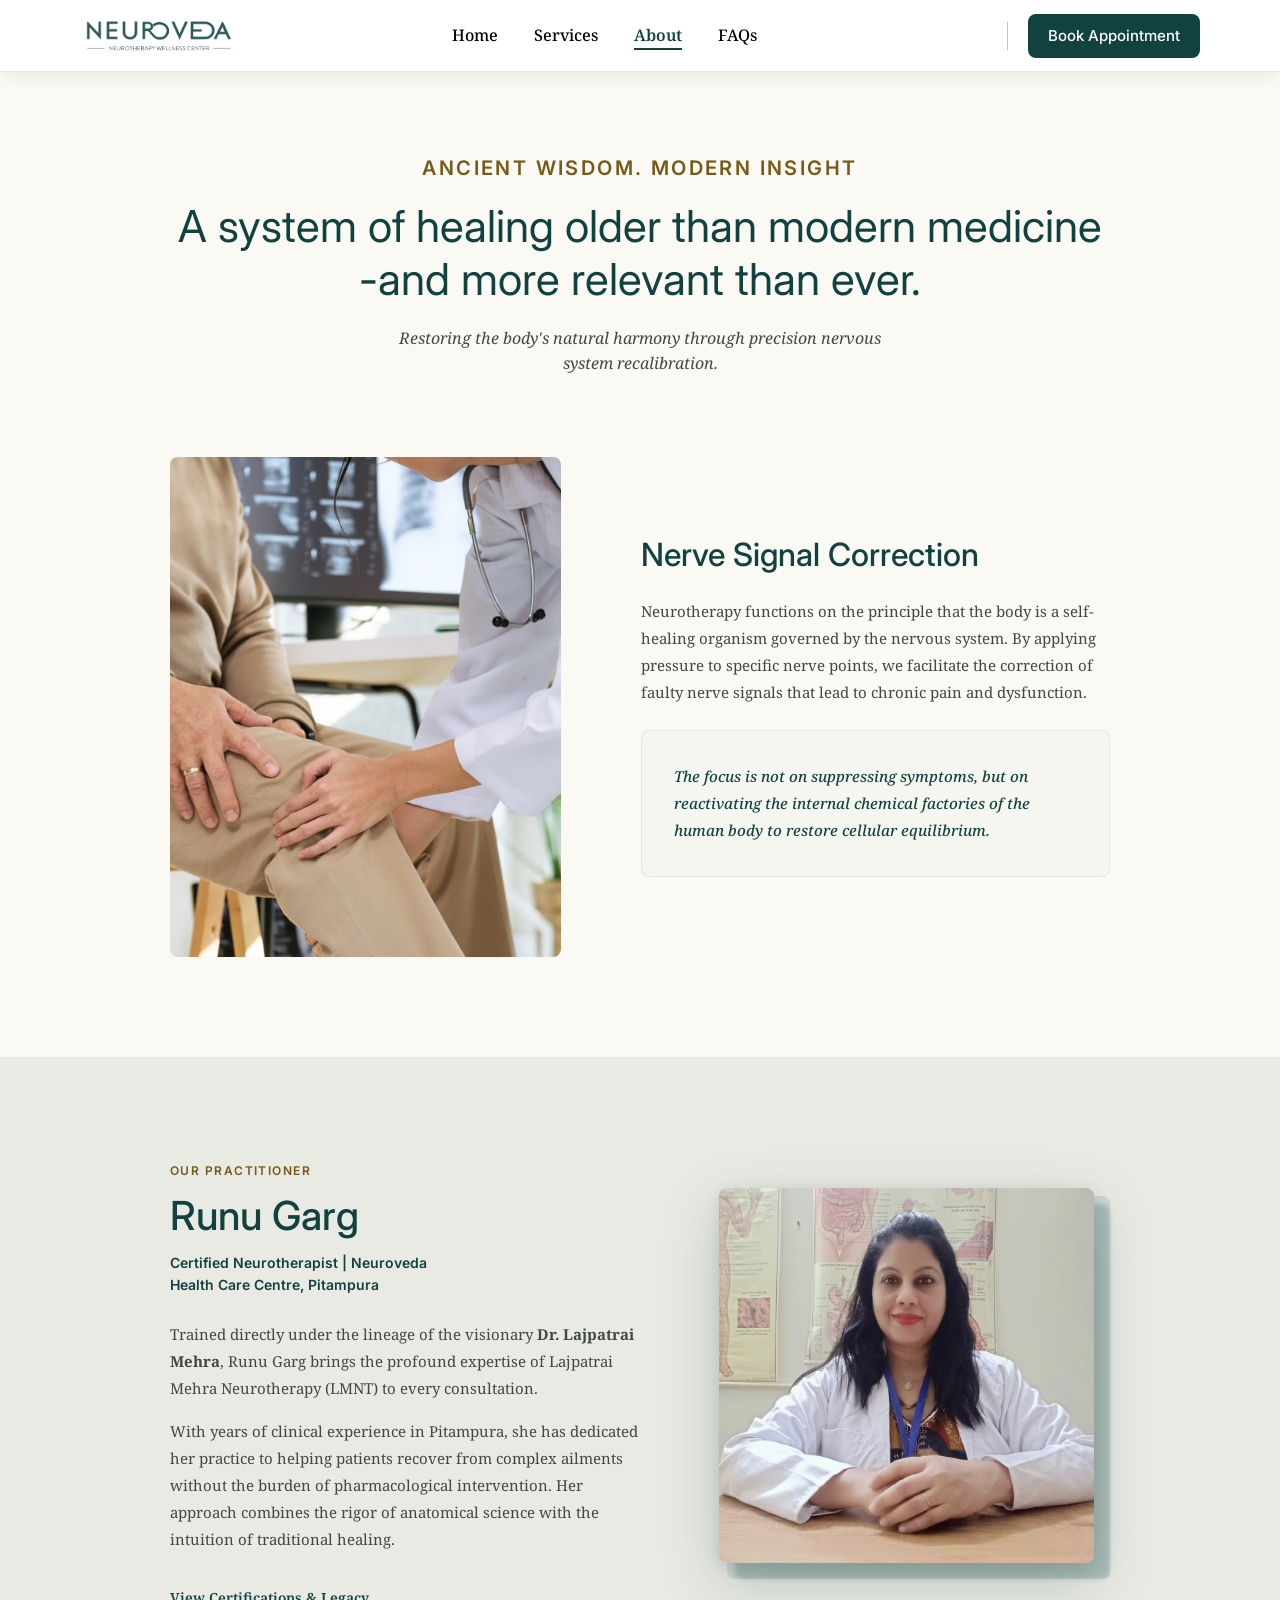
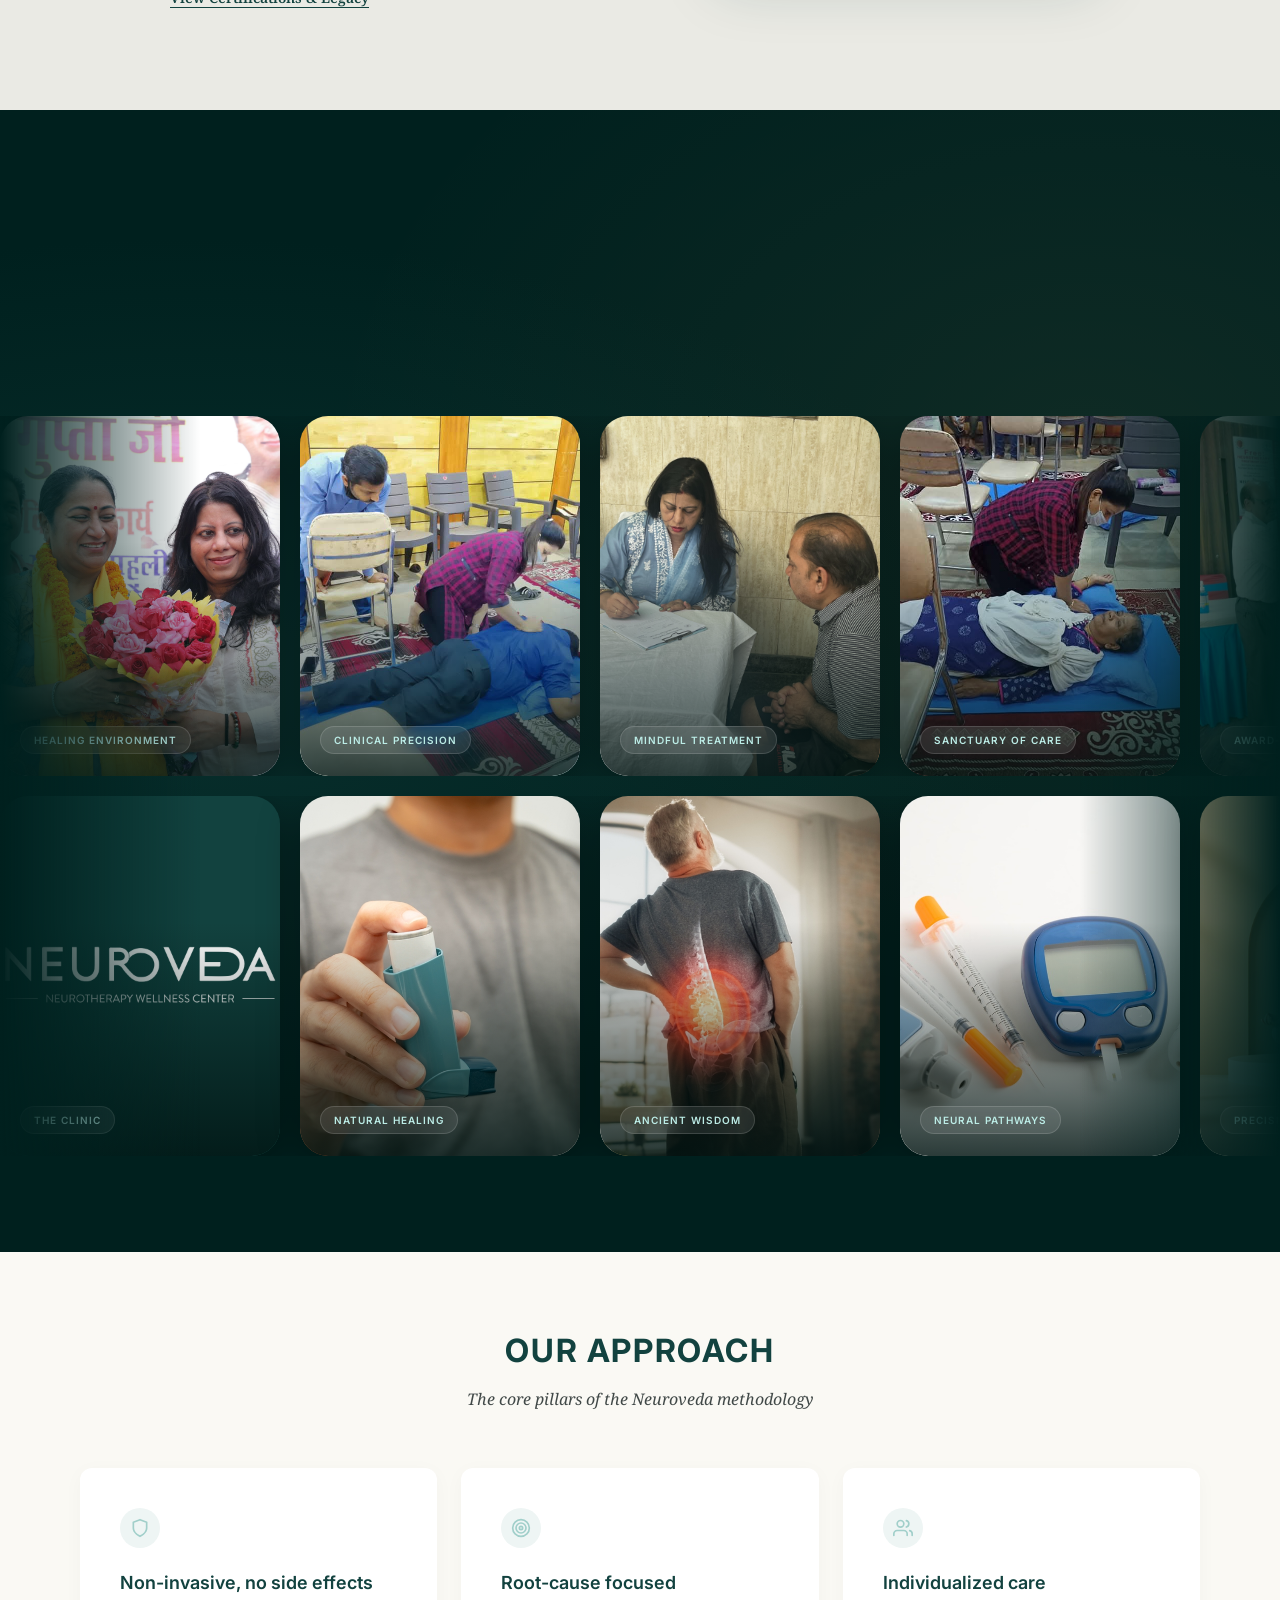
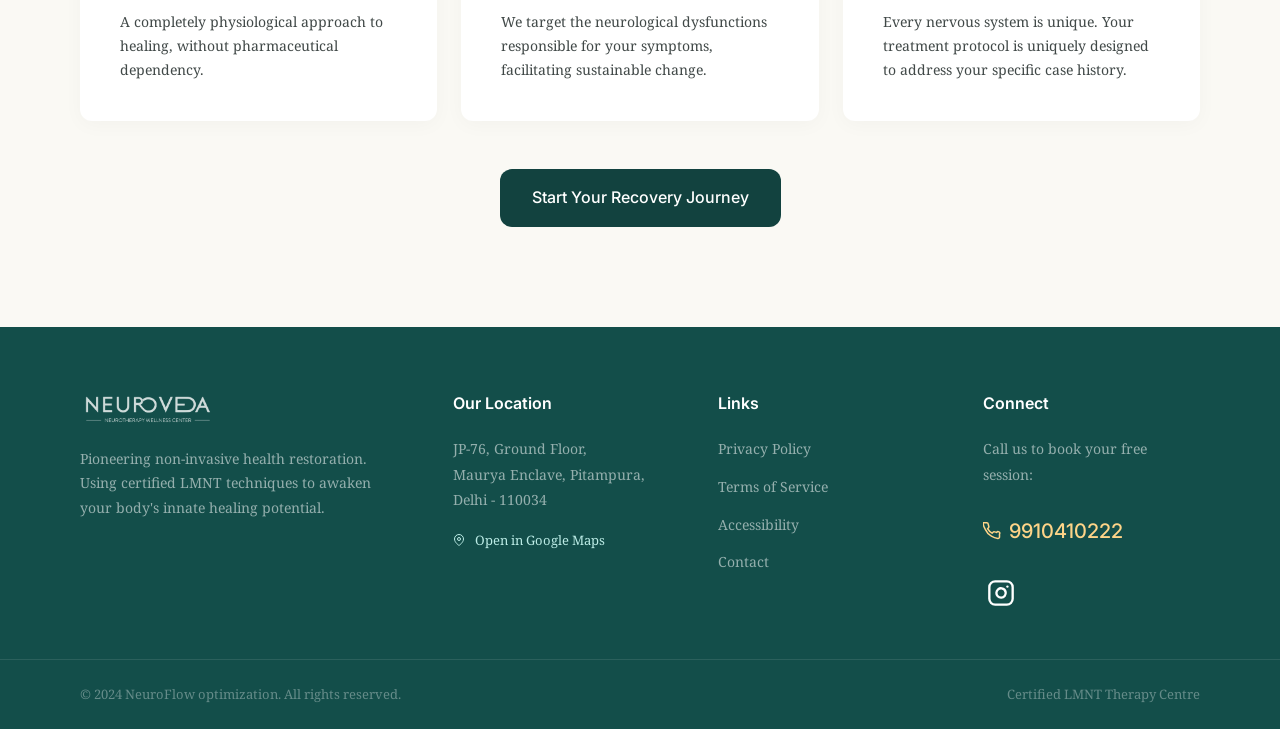
==== commit f401d852: "Initial commit" ====
--- a/about.html
+++ b/about.html
@@ -34,38 +34,48 @@
   </nav>
 
   <!-- ABOUT HERO -->
-  <section class="about-hero">
-    <div class="container about-hero__container fade-up">
-      <div class="label about-hero__label">
+  <section class="about-hero-section" style="text-align: center; border: none; background: transparent;">
+    <div class="container fade-up" style="max-width: 1100px; margin: 0 auto;">
+      <div class="label"
+        style="font-size:20px; background: transparent; border: none; letter-spacing: 0.12em; color: var(--gold-dark); font-weight: 600; margin-bottom: 16px; padding: 0; text-transform: uppercase;">
         Ancient Wisdom. Modern Insight
       </div>
-      <h1 class="about-hero__heading">
-        A system of healing older than modern medicine — and more relevant than ever.
+      <h1 style="font-size: 44px; font-weight: 400; color: #12423F; line-height: 1.2; margin-bottom: 20px;">
+        A system of healing older than modern medicine -and more relevant than ever.
       </h1>
-      <p class="about-hero__subtext">
-        Restoring the body's natural harmony through precision nervous system recalibration.
+      <p
+        style="font-size: 16px; color: var(--text-sec); line-height: 1.6; font-family: 'Noto Serif', serif; font-style: italic;">
+        Restoring the body's natural harmony through precision nervous<br>system recalibration.
       </p>
     </div>
   </section>
 
   <!-- NERVE SIGNAL CORRECTION -->
-  <section class="about-content">
-    <div class="container about-content__container">
-      <div class="about-grid">
-        <div class="about-grid__image fade-up">
-          <img src="images/about-hero.png" alt="Neurotherapy treatment" />
-        </div>
-        <div class="about-grid__text fade-up">
-          <h2 class="about-grid__heading">
+  <section class="about-section" style="background: transparent; padding: 0 0 100px;">
+    <div class="container" style="max-width: 1100px; margin: 0 auto;">
+      <div style="display: grid; grid-template-columns: 1fr 1.2fr; gap: 80px; align-items: center;">
+        <div class="fade-up">
+          <img src="images/about-hero.png" alt="Neurotherapy treatment" style="
+    width: 100%;
+    height: 500px;
+    object-fit: cover;
+    border-radius: var(--radius-sm);
+    box-shadow: var(--shadow-md);
+  " />
+        </div>
+        <div class="fade-up" style="transition-delay: 0.1s;">
+          <h2 style="font-size: 32px; font-weight: 500; color: #12423F; margin-bottom: 24px; line-height: 1.2;">
             Nerve Signal Correction
           </h2>
-          <p class="about-grid__description">
+          <p style="font-size: 15px; color: var(--text-sec); line-height: 1.8; margin-bottom: 24px;">
             Neurotherapy functions on the principle that the body is a self-healing organism governed by the nervous
             system. By applying pressure to specific nerve points, we facilitate the correction of faulty nerve signals
             that lead to chronic pain and dysfunction.
           </p>
-          <div class="about-quote">
-            <p>
+          <div
+            style="background: rgba(246, 245, 240, 0.8); border: 1px solid rgba(161, 207, 202, 0.3); border-radius: 8px; padding: 32px;">
+            <p
+              style="font-size: 15px; color: #12423F; line-height: 1.8; font-style: italic; font-weight: 500; margin: 0;">
               The focus is not on suppressing symptoms, but on reactivating the internal chemical factories of the human
               body to restore cellular equilibrium.
             </p>
@@ -76,34 +86,56 @@
   </section>
 
   <!-- MEET RUNU GARG -->
-  <section class="practitioner-section">
-    <div class="container practitioner-section__container">
-      <div class="practitioner-grid">
-        <div class="practitioner-grid__text fade-up">
-          <div class="label practitioner-label">
+  <section class="about-practitioner" style="background: #EAEAE4; padding: 100px 0;">
+    <div class="container" style="max-width: 1100px; margin: 0 auto;">
+      <div style="display: grid; grid-template-columns: 1.2fr 1fr; gap: 80px; align-items: center;">
+        <div class="fade-up">
+          <div class="label"
+            style="background: transparent; border: none; letter-spacing: 0.12em; color: var(--gold-dark); font-weight: 600; margin-bottom: 12px; padding: 0; text-transform: uppercase;">
             Our Practitioner
           </div>
-          <h2 class="practitioner-grid__heading">
+          <h2 style="font-size: 40px; font-weight: 500; color: #12423F; margin-bottom: 12px; line-height: 1.2;">
             Runu Garg
           </h2>
-          <p class="practitioner-grid__title">
+          <p
+            style="font-size: 14px; font-weight: 600; color: #12423F; margin-bottom: 24px; font-family: 'Inter', sans-serif;">
             Certified Neurotherapist | Neuroveda<br>Health Care Centre, Pitampura
           </p>
-          <p class="practitioner-grid__description">
+          <p style="font-size: 15px; color: var(--text-sec); line-height: 1.8; margin-bottom: 16px;">
             Trained directly under the lineage of the visionary <strong>Dr. Lajpatrai Mehra</strong>, Runu Garg brings
             the profound expertise of Lajpatrai Mehra Neurotherapy (LMNT) to every consultation.
           </p>
-          <p class="practitioner-grid__description">
+          <p style="font-size: 15px; color: var(--text-sec); line-height: 1.8; margin-bottom: 32px;">
             With years of clinical experience in Pitampura, she has dedicated her practice to helping patients recover
             from complex ailments without the burden of pharmacological intervention. Her approach combines the rigor of
             anatomical science with the intuition of traditional healing.
           </p>
-          <a href="#" class="practitioner-grid__link">View Certifications & Legacy</a>
-        </div>
-        <div class="practitioner-grid__image fade-up">
-          <div class="practitioner-image-shadow-1"></div>
-          <div class="practitioner-image-shadow-2"></div>
-          <img src="images/doc imagee 1.jpg" alt="Runu Garg — Certified Neurotherapist" />
+          <a href="#"
+            style="color: #12423F; font-size: 14px; font-weight: 600; text-decoration: underline; text-underline-offset: 4px;">View
+            Certifications & Legacy</a>
+        </div>
+        <div class="fade-up" style="transition-delay: 0.1s; position: relative; padding: 0 16px 16px 0;">
+          <!-- Teal shadow block offset behind the image -->
+          <div style="
+            position: absolute;
+            inset: 16px 0 0 16px;
+            background: var(--primary);
+            opacity: 0.18;
+            border-radius: var(--radius-sm);
+            z-index: 0;
+            filter: blur(2px);
+          "></div>
+          <!-- Second deeper layer for depth -->
+          <div style="
+            position: absolute;
+            inset: 8px 0 0 8px;
+            background: var(--teal-mid);
+            opacity: 0.12;
+            border-radius: var(--radius-sm);
+            z-index: 0;
+          "></div>
+          <img src="images/doc imagee 1.jpg" alt="Runu Garg — Certified Neurotherapist"
+            style="width: 100%; border-radius: var(--radius-sm); position: relative; z-index: 1; box-shadow: 0 20px 60px rgba(18, 66, 63, 0.22), 0 4px 16px rgba(0,0,0,0.10);" />
         </div>
       </div>
     </div>
@@ -229,36 +261,41 @@
 
 
   <!-- OUR APPROACH -->
-  <section class="approach-section">
-    <div class="container approach-section__container">
-      <h2 class="approach-section__heading">
+  <section class="approach-section" style="padding: 80px 0 100px; background: var(--cream);">
+    <div class="container" style="max-width: 1280px; margin: 0 auto; text-align: center;">
+      <h2
+        style="font-size: 32px; font-weight: 700; color: #12423F; letter-spacing: 0.05em; text-transform: uppercase; margin-bottom: 16px;">
         OUR APPROACH
       </h2>
-      <p class="approach-section__subtext">
+      <p
+        style="font-size: 16px; color: var(--text-sec); font-family: 'Noto Serif', serif; font-style: italic; margin-bottom: 56px;">
         The core pillars of the Neuroveda methodology
       </p>
 
-      <div class="approach-grid">
+      <div
+        style="display: grid; grid-template-columns: repeat(3, 1fr); gap: 24px; margin-bottom: 48px; text-align: left;">
 
         <!-- Card 1 -->
-        <div class="approach-card">
-          <div class="approach-card__icon">
+        <div style="background: #fff; padding: 40px; border-radius: 12px; box-shadow: 0 4px 20px rgba(0,0,0,0.03);">
+          <div
+            style="width: 40px; height: 40px; border-radius: 50%; background: #EEF5F4; display: flex; align-items: center; justify-content: center; margin-bottom: 24px;">
             <svg width="20" height="20" viewBox="0 0 24 24" fill="none" stroke="#A1CFCA" stroke-width="2"
               stroke-linecap="round" stroke-linejoin="round">
               <path d="M12 22s8-4 8-10V5l-8-3-8 3v7c0 6 8 10 8 10z"></path>
             </svg>
           </div>
-          <h3 class="approach-card__title">
+          <h3 style="font-size: 18px; font-weight: 600; color: #12423F; margin-bottom: 16px;">
             Non-invasive, no side effects
           </h3>
-          <p class="approach-card__text">
+          <p style="font-size: 14px; color: var(--text-sec); line-height: 1.7;">
             A completely physiological approach to healing, without pharmaceutical dependency.
           </p>
         </div>
 
         <!-- Card 2 -->
-        <div class="approach-card">
-          <div class="approach-card__icon">
+        <div style="background: #fff; padding: 40px; border-radius: 12px; box-shadow: 0 4px 20px rgba(0,0,0,0.03);">
+          <div
+            style="width: 40px; height: 40px; border-radius: 50%; background: #EEF5F4; display: flex; align-items: center; justify-content: center; margin-bottom: 24px;">
             <svg width="20" height="20" viewBox="0 0 24 24" fill="none" stroke="#A1CFCA" stroke-width="2"
               stroke-linecap="round" stroke-linejoin="round">
               <circle cx="12" cy="12" r="10"></circle>
@@ -266,17 +303,18 @@
               <circle cx="12" cy="12" r="2"></circle>
             </svg>
           </div>
-          <h3 class="approach-card__title">
+          <h3 style="font-size: 18px; font-weight: 600; color: #12423F; margin-bottom: 16px;">
             Root-cause focused
           </h3>
-          <p class="approach-card__text">
+          <p style="font-size: 14px; color: var(--text-sec); line-height: 1.7;">
             We target the neurological dysfunctions responsible for your symptoms, facilitating sustainable change.
           </p>
         </div>
 
         <!-- Card 3 -->
-        <div class="approach-card">
-          <div class="approach-card__icon">
+        <div style="background: #fff; padding: 40px; border-radius: 12px; box-shadow: 0 4px 20px rgba(0,0,0,0.03);">
+          <div
+            style="width: 40px; height: 40px; border-radius: 50%; background: #EEF5F4; display: flex; align-items: center; justify-content: center; margin-bottom: 24px;">
             <svg width="20" height="20" viewBox="0 0 24 24" fill="none" stroke="#A1CFCA" stroke-width="2"
               stroke-linecap="round" stroke-linejoin="round">
               <path d="M17 21v-2a4 4 0 0 0-4-4H5a4 4 0 0 0-4 4v2"></path>
@@ -285,10 +323,10 @@
               <path d="M16 3.13a4 4 0 0 1 0 7.75"></path>
             </svg>
           </div>
-          <h3 class="approach-card__title">
+          <h3 style="font-size: 18px; font-weight: 600; color: #12423F; margin-bottom: 16px;">
             Individualized care
           </h3>
-          <p class="approach-card__text">
+          <p style="font-size: 14px; color: var(--text-sec); line-height: 1.7;">
             Every nervous system is unique. Your treatment protocol is uniquely designed to address your specific case
             history.
           </p>
@@ -296,7 +334,7 @@
 
       </div>
 
-      <a href="contact.html" class="btn btn-dark btn-lg approach-section__btn">Start Your Recovery Journey</a>
+      <a href="contact.html" class="btn btn-dark btn-lg" style="padding: 16px 32px;">Start Your Recovery Journey</a>
     </div>
   </section>
 
--- a/style.css
+++ b/style.css
@@ -382,10 +382,9 @@
   color: var(--heading);
 }
 
-.hero__heading .accent,
-.hero__accent {
+.hero__heading .accent {
   display: block;
-  color: var(--gold-dark);
+  color: var(--primary);
 }
 
 .hero__sub {
@@ -510,15 +509,13 @@
   margin: 0 auto;
   padding: 0 80px;
   margin-bottom: 48px;
-  text-align: center;
 }
 
 .steps__heading {
   font-size: 40px;
-  font-weight: 700;
-  color: var(--primary);
+  font-weight: 500;
+  color: var(--heading);
   line-height: 1.2;
-  text-transform: uppercase;
 }
 
 .steps__sub {
@@ -705,12 +702,7 @@
 .conditions__heading {
   font-size: 40px;
   font-weight: 500;
-  color: var(--primary);
-}
-
-.conditions__footer {
-  text-align: center;
-  margin-top: 48px;
+  color: var(--heading);
 }
 
 .conditions__grid {
@@ -912,9 +904,8 @@
   font-family: 'Noto Serif', serif;
 }
 
-.lineage__heading span,
-.lineage__accent {
-  color: var(--gold-dark);
+.lineage__heading span {
+  color: var(--primary);
 }
 
 .lineage__body {
@@ -997,57 +988,6 @@
   margin-bottom: 20px;
 }
 
-.faq-cta-grid {
-  display: grid;
-  grid-template-columns: 1fr 1fr;
-  background: var(--text-light);
-  border-radius: var(--radius-sm);
-  overflow: hidden;
-  box-shadow: var(--shadow-lg);
-  border: 1px solid var(--gray-lt);
-}
-
-.faq-cta-grid__content {
-  padding: 60px;
-  display: flex;
-  flex-direction: column;
-  justify-content: center;
-}
-
-.faq-cta-grid__label {
-  font-size: 11px;
-  font-weight: 700;
-  letter-spacing: 0.12em;
-  color: var(--gold-dark);
-  margin-bottom: 12px;
-  text-transform: uppercase;
-}
-
-.faq-cta-grid__heading {
-  font-size: 32px;
-  font-weight: 500;
-  color: var(--primary);
-  margin-bottom: 16px;
-  line-height: 1.2;
-}
-
-.faq-cta-grid__body {
-  font-size: 15px;
-  color: var(--text-sec);
-  line-height: 1.7;
-  margin-bottom: 32px;
-}
-
-.faq-cta-grid__image {
-  height: 100%;
-}
-
-.faq-cta-grid__image img {
-  width: 100%;
-  height: 100%;
-  object-fit: cover;
-}
-
 .clinic__body {
   font-size: 16px;
   color: var(--text-sec);
@@ -1087,55 +1027,12 @@
   color: var(--heading);
 }
 
-.clinic__cta-wrap {
-  margin-top: 32px;
-}
-
 .clinic__card {
   background: var(--primary);
   border-radius: var(--radius-sm);
   padding: 40px;
   color: var(--text-light);
   box-shadow: var(--shadow-lg);
-}
-
-.clinic__card--light {
-  background: var(--text-light);
-  color: var(--body-text);
-  border: 1px solid var(--gray-lt);
-}
-
-.clinic__card--light .clinic__card-label {
-  color: var(--text-muted);
-}
-
-.clinic__card--light .clinic__card-value {
-  color: var(--heading);
-}
-
-.clinic__card--light .clinic__card-sub {
-  color: var(--text-sec);
-}
-
-.clinic__card--light .clinic__card-row {
-  border-bottom: 1px solid var(--gray-lt);
-}
-
-.clinic__card--light .clinic__card-row:last-child {
-  border-bottom: none;
-}
-
-.clinic__card--light .location-text {
-  font-size: 15px;
-}
-
-.clinic__card--light .clinic__map-link {
-  color: var(--primary);
-  border-color: var(--primary);
-}
-
-.clinic__card--light .hour-sub {
-  margin-top: 4px;
 }
 
 .clinic__card-row {
@@ -1262,15 +1159,10 @@
   flex: 1;
 }
 
-.testi-card__author {
-  display: flex;
-  flex-direction: column;
-}
-
 .testi-card__name {
   font-size: 15px;
-  font-weight: 700;
-  color: var(--primary);
+  font-weight: 600;
+  color: var(--heading);
   font-family: 'Inter', sans-serif;
 }
 
@@ -1449,370 +1341,6 @@
 
 .cta-section .btn-outline-dark:hover {
   background: rgba(255, 255, 255, 0.1);
-}
-
-.whatsapp-btn {
-  background: var(--primary) !important;
-  border: 1px solid transparent !important;
-  border-color: #fff !important;
-  color: #fff !important;
-}
-
-.whatsapp-btn:hover {
-  background: var(--teal-mid) !important;
-  opacity: 0.9;
-}
-
-/* ---------- Video Modal ---------- */
-.video-modal {
-  display: none;
-  position: fixed;
-  inset: 0;
-  background: rgba(0, 0, 0, 0.85);
-  z-index: 1000;
-  align-items: center;
-  justify-content: center;
-}
-
-.video-modal__container {
-  position: relative;
-  width: min(900px, 90vw);
-  aspect-ratio: 16/9;
-}
-
-.video-modal__close {
-  position: absolute;
-  top: -40px;
-  right: 0;
-  background: none;
-  border: none;
-  color: #fff;
-  font-size: 32px;
-  cursor: pointer;
-  transition: transform 0.2s;
-}
-
-.video-modal__close:hover {
-  transform: scale(1.2);
-}
-
-.video-modal__frame {
-  width: 100%;
-  height: 100%;
-  border-radius: 8px;
-  box-shadow: var(--shadow-lg);
-}
-
-/* ---------- Booking / Contact Page ---------- */
-.booking-hero {
-  background: var(--cream-off);
-  padding: 140px 0 80px;
-  border-bottom: 1px solid var(--gray-lt);
-}
-
-.booking-hero__inner {
-  max-width: 1280px;
-  margin: 0 auto;
-  padding: 0 80px;
-}
-
-.booking-hero__label {
-  font-size: 14px;
-  font-weight: 700;
-  letter-spacing: 0.12em;
-  color: var(--gold-dark);
-  margin-bottom: 20px;
-}
-
-.booking-hero__heading {
-  font-size: 44px;
-  font-weight: 500;
-  color: var(--primary);
-  margin-bottom: 24px;
-  line-height: 1.2;
-}
-
-.booking-hero__body {
-  max-width: 640px;
-  font-size: 16px;
-  color: var(--text-sec);
-  line-height: 1.7;
-  font-family: 'Noto Serif', serif;
-}
-
-.booking-bento {
-  padding: 80px 0;
-  background: var(--cream-off);
-}
-
-.booking-bento__grid {
-  display: grid;
-  grid-template-columns: 1.2fr 1fr;
-  gap: 24px;
-  max-width: 1280px;
-  margin: 0 auto;
-  padding: 0 80px;
-}
-
-.booking-card {
-  padding: 40px;
-  border-radius: var(--radius-sm);
-  box-shadow: var(--shadow);
-  background: #fff;
-}
-
-.booking-card--dark {
-  background: var(--dark);
-  color: var(--text-light);
-  min-height: 280px;
-  position: relative;
-  overflow: hidden;
-  grid-column: 1;
-}
-
-.booking-card__glow {
-  position: absolute;
-  inset: 0;
-  background: radial-gradient(ellipse at 20% 80%, rgba(161, 207, 202, 0.12) 0%, transparent 65%);
-  pointer-events: none;
-}
-
-.booking-card__content {
-  position: relative;
-  z-index: 1;
-}
-
-.booking-card--clinic {
-  grid-column: 2;
-  grid-row: span 2;
-  background: var(--primary);
-  color: var(--text-light);
-}
-
-.booking-card__clinic-image {
-  width: 100%;
-  height: 200px;
-  object-fit: cover;
-  border-radius: var(--radius-sm);
-  margin-bottom: 24px;
-}
-
-.booking-card__address {
-  font-size: 15px;
-  color: rgba(255, 255, 255, 0.75);
-  font-family: 'Noto Serif', serif;
-  line-height: 1.6;
-  margin-bottom: 12px;
-}
-
-.booking-card__clinic-divider {
-  border: none;
-  border-top: 1px solid rgba(255, 255, 255, 0.12);
-  margin: 24px 0;
-}
-
-.booking-card__clinic-info {
-  display: flex;
-  gap: 12px;
-  align-items: center;
-  margin-bottom: 8px;
-}
-
-.booking-card__clinic-info svg {
-  color: rgba(161, 207, 202, 0.8);
-}
-
-.booking-card__clinic-label {
-  font-size: 11px;
-  font-weight: 600;
-  letter-spacing: 0.1em;
-  text-transform: uppercase;
-  color: var(--teal-light);
-  font-family: 'Inter', sans-serif;
-}
-
-.booking-card__clinic-time {
-  font-size: 15px;
-  font-weight: 500;
-}
-
-.booking-card__clinic-time--mt {
-  margin-top: 4px;
-}
-
-.booking-card--home-visit {
-  grid-column: 1;
-  position: relative;
-  overflow: hidden;
-}
-
-.booking-card__bg-image {
-  position: absolute;
-  inset: 0;
-  width: 100%;
-  height: 100%;
-  background-image: url('images/neurotherapy-session.png');
-  background-size: cover;
-  background-position: center;
-  opacity: 0.05;
-  border-radius: var(--radius-sm);
-  pointer-events: none;
-}
-
-.support-cards-grid {
-  display: grid;
-  grid-template-columns: 1fr 1fr;
-  gap: 24px;
-  max-width: 1280px;
-  margin: 48px auto 0;
-  padding: 0 80px;
-}
-
-.support-card {
-  background: #fff !important;
-  border: 1px solid #EBEBEB !important;
-  border-radius: 12px !important;
-  display: flex !important;
-  flex-direction: row !important;
-  align-items: flex-start !important;
-  gap: 20px !important;
-  padding: 32px !important;
-  box-shadow: none !important;
-  color: var(--body-text) !important;
-}
-
-.support-card__icon-box {
-  flex-shrink: 0;
-  width: 44px;
-  height: 44px;
-  border-radius: 10px;
-  display: flex;
-  align-items: center;
-  justify-content: center;
-}
-
-.support-card__icon-box--gold {
-  background: #FFF5EA;
-  color: #C5832A;
-}
-
-.support-card__icon-box--teal {
-  background: #EAF4F3;
-  color: #12423F;
-}
-
-.support-card__title {
-  font-size: 17px;
-  font-weight: 600;
-  color: var(--primary);
-  font-family: 'Inter', sans-serif;
-  margin-bottom: 10px;
-}
-
-.support-card__body {
-  font-size: 14px;
-  color: var(--text-sec);
-  font-family: 'Noto Serif', serif;
-  line-height: 1.7;
-  margin: 0;
-}
-
-.prep-section {
-  padding: 96px 0;
-  background: var(--text-light);
-}
-
-.prep-section__inner {
-  display: grid;
-  grid-template-columns: 1fr 1fr;
-  gap: 80px;
-  max-width: 1280px;
-  margin: 0 auto;
-  padding: 0 80px;
-  align-items: center;
-}
-
-.prep-section__label {
-  margin-bottom: 14px;
-}
-
-.prep-section__heading {
-  font-size: 40px;
-  font-weight: 500;
-  color: var(--primary);
-  margin-bottom: 40px;
-  line-height: 1.2;
-}
-
-.prep-item {
-  display: flex;
-  align-items: center;
-  gap: 18px;
-  margin-bottom: 28px;
-}
-
-.prep-item:last-child {
-  margin-bottom: 0;
-}
-
-.prep-item__icon {
-  flex-shrink: 0;
-  width: 40px;
-  height: 40px;
-  background: #EEF2F1;
-  border-radius: 8px;
-  display: flex;
-  align-items: center;
-  justify-content: center;
-  color: var(--primary);
-}
-
-.prep-item__text {
-  font-size: 16px;
-  color: var(--body-text);
-  font-family: 'Inter', sans-serif;
-  font-weight: 500;
-}
-
-.map-container {
-  border-radius: 16px;
-  overflow: hidden;
-  box-shadow: 0 20px 60px rgba(0, 0, 0, 0.15);
-  background: #e8e8e8;
-}
-
-.map-iframe-wrap {
-  position: relative;
-  height: 340px;
-  overflow: hidden;
-}
-
-.map-iframe-wrap iframe {
-  filter: grayscale(100%) contrast(0.85);
-  margin-top: -10px;
-}
-
-.map-info {
-  background: #fff;
-  padding: 18px 24px;
-  border-top: 1px solid #eee;
-}
-
-.map-info__label {
-  font-size: 10px;
-  font-weight: 700;
-  letter-spacing: 0.12em;
-  color: var(--text-muted);
-  text-transform: uppercase;
-  font-family: 'Inter', sans-serif;
-  margin-bottom: 6px;
-}
-
-.map-info__text {
-  font-size: 16px;
-  font-weight: 500;
-  color: var(--primary);
-  font-family: 'Inter', sans-serif;
 }
 
 /* ---------- Footer ---------- */
@@ -1983,63 +1511,21 @@
   color: var(--primary);
 }
 
-/* ---------- Services Page ---------- */
-.services-hero {
-  background: var(--cream);
-  padding: 140px 0 80px;
-  text-align: center;
-  border-bottom: 1px solid var(--gray-lt);
-}
-
-.services-hero__container {
-  max-width: 1280px;
-  margin: 0 auto;
-  padding: 0 80px;
-}
-
-.services-hero__label {
-  margin: 0 auto 20px;
-}
-
-.services-hero__heading {
-  font-size: 52px;
-  font-weight: 500;
-  color: var(--primary);
-  margin-bottom: 24px;
-  line-height: 1.1;
-}
-
-.services-hero__body {
-  max-width: 640px;
-  margin: 0 auto;
-  font-size: 18px;
-  color: var(--text-sec);
-  line-height: 1.7;
-}
-
-.conditions-section {
-  background: var(--cream-off2);
-  padding: 80px 0;
-}
-
+/* ---------- Services Page Conditions ---------- */
 .condition-block {
   display: grid;
-  grid-template-columns: 1fr 1.2fr;
-  gap: 80px;
-  align-items: center;
-  background: var(--text-light);
+  grid-template-columns: 1fr 1fr;
+  gap: 0;
+  border: 1px solid rgba(192, 200, 198, 0.4);
   border-radius: var(--radius-sm);
   overflow: hidden;
+  margin-bottom: 28px;
   box-shadow: var(--shadow);
-  margin-bottom: 48px;
-}
-
-.condition-block:last-child {
-  margin-bottom: 0;
 }
 
 .condition-block__image {
-  height: 100%;
+  overflow: hidden;
+  min-height: 320px;
 }
 
 .condition-block__image img {
@@ -2049,76 +1535,62 @@
 }
 
 .condition-block__content {
-  padding: 60px;
+  background: var(--text-light);
+  padding: 40px;
+  display: flex;
+  flex-direction: column;
+  justify-content: center;
 }
 
 .condition-block__cat {
-  font-size: 14px;
-  font-weight: 700;
+  font-size: 16px;
+  font-weight: 600;
   letter-spacing: 0.12em;
-  color: var(--gold-dark);
+  text-transform: uppercase;
+  color: var(--primary);
+  margin-bottom: 12px;
+  padding-bottom: 12px;
+  border-bottom: 1px solid var(--gray-lt);
+}
+
+.condition-block__heading {
+  font-size: 32px;
+  font-weight: 400;
+  color: #12423F;
   margin-bottom: 16px;
-  text-transform: uppercase;
-}
-
-.condition-block__cat--small {
-  font-size: 12px;
-  margin-bottom: 12px;
-}
-
-.condition-block__heading {
-  font-size: 36px;
-  font-weight: 500;
-  color: var(--primary);
-  margin-bottom: 16px;
-  line-height: 1.2;
-}
-
-.condition-block__heading--small {
-  font-size: 28px;
-}
-
-.condition-block__subtext {
+}
+
+.condition-block__quote {
+  font-style: italic;
   font-size: 15px;
-  font-style: italic;
   color: var(--text-muted);
   margin-bottom: 28px;
-  line-height: 1.6;
-}
-
-.condition-block__subtext--small {
-  font-size: 13px;
-  margin-bottom: 20px;
+  font-family: 'Noto Serif', serif;
 }
 
 .condition-block__section-title {
-  font-size: 13px;
-  font-weight: 700;
-  color: var(--primary);
+  font-size: 12px;
+  font-weight: 600;
+  letter-spacing: 0.08em;
   text-transform: uppercase;
-  letter-spacing: 0.08em;
-  margin-bottom: 12px;
-}
-
-.condition-block__section-title--mt {
-  margin-top: 32px;
-}
-
-.condition-block__section-title--sm {
-  margin-top: 16px;
+  color: var(--text-muted);
+  margin-bottom: 8px;
+  font-family: 'Inter', sans-serif;
 }
 
 .condition-block__text {
-  font-size: 16px;
+  font-size: 14px;
   color: var(--text-sec);
   line-height: 1.7;
+  margin-bottom: 20px;
   font-family: 'Noto Serif', serif;
 }
 
 .condition-block__tags {
   display: flex;
   flex-wrap: wrap;
-  gap: 10px;
+  gap: 8px;
+  margin-top: 8px;
 }
 
 .condition-block__tag {
@@ -2135,18 +1607,26 @@
 .condition-block__tag {
   background: rgba(18, 66, 63, 0.07);
   border: 1px solid rgba(18, 66, 63, 0.15);
+  color: var(--primary);
+  font-size: 12px;
+  font-weight: 500;
+  padding: 5px 12px;
+  border-radius: var(--radius-sm);
+  font-family: 'Inter', sans-serif;
+}
+
 .condition-grid-2 {
   display: grid;
   grid-template-columns: 1fr 1fr;
-  gap: 32px;
-  margin-top: 48px;
-  margin-bottom: 48px;
+  gap: 28px;
+  margin-bottom: 28px;
 }
 
 .condition-card {
   background: var(--text-light);
-  padding: 48px;
+  border: 1px solid rgba(192, 200, 198, 0.4);
   border-radius: var(--radius-sm);
+  padding: 40px;
   box-shadow: var(--shadow);
   display: flex;
   flex-direction: column;
@@ -2156,349 +1636,155 @@
   margin-bottom: 32px;
 }
 
-.condition-card .condition-block__text {
-  margin-bottom: 24px;
-  flex-grow: 1;
-}
-
-.condition-card .btn {
-  align-self: flex-start;
+.condition-card .btn-outline {
+  margin-top: auto;
+  width: 100%;
+  text-align: center;
+  display: inline-block;
+  font-size: 14px;
+  padding: 12px;
 }
 
 .services-cta-wrap {
-  margin-top: 80px;
+  padding: 0 80px 80px;
+  max-width: 1280px;
+  margin: 0 auto;
 }
 
 .services-cta-card {
-  background: var(--primary);
-  padding: 80px;
+  background: var(--teal-cta);
   border-radius: var(--radius-sm);
+  padding: 80px 40px;
   text-align: center;
-  color: var(--text-light);
+  color: #A1CFCA;
   box-shadow: var(--shadow-lg);
 }
 
-.services-cta-card__heading {
-  font-size: 44px;
-  font-weight: 500;
+.services-cta-card h2 {
+  font-size: 40px;
+  color: #A1CFCA;
   margin-bottom: 20px;
 }
 
-.services-cta-card__text {
-  font-size: 18px;
-  color: rgba(255, 255, 255, 0.8);
-  max-width: 640px;
-  margin: 0 auto 40px;
-  line-height: 1.7;
-}
-
-.services-cta-card__btns {
-  display: flex;
-  gap: 20px;
+.services-cta-card p {
+  font-size: 16px;
+  color: #A1CFCA;
+  margin-bottom: 40px;
+  font-family: 'Noto Serif', serif;
+}
+
+.services-cta-card .btns {
+  display: flex;
+  gap: 16px;
   justify-content: center;
   flex-wrap: wrap;
 }
 
-.services-cta-card .btn-white {
-  background: var(--text-light);
-  color: var(--primary);
-}
-
-.services-cta-card .btn-outline-dark {
-  border-color: rgba(255, 255, 255, 0.3);
-  color: var(--text-light);
-}
-
-.services-cta-card .btn-outline-dark:hover {
-  background: rgba(255, 255, 255, 0.1);
-}
-
 /* ---------- About Page ---------- */
-/* ---------- About Page ---------- */
-.about-hero {
+.about-hero-section {
   background: var(--cream);
-  padding: 100px 0 80px;
-  text-align: center;
+  padding: 80px 0;
   border-bottom: 1px solid var(--gray-lt);
 }
 
-.about-hero__container {
-  max-width: 1100px;
+.about-hero-section__inner {
+  display: grid;
+  grid-template-columns: 1fr 1fr;
+  gap: 80px;
+  align-items: center;
+  max-width: 1280px;
   margin: 0 auto;
-}
-
-.about-hero__label {
-  font-size: 20px;
-  background: transparent;
-  border: none;
-  letter-spacing: 0.12em;
-  color: var(--gold-dark);
-  font-weight: 600;
-  margin-bottom: 16px;
-  padding: 0;
-  text-transform: uppercase;
-}
-
-.about-hero__heading {
-  font-size: 44px;
-  font-weight: 400;
-  color: var(--primary);
-  line-height: 1.2;
-  margin-bottom: 20px;
-}
-
-.about-hero__subtext {
+  padding: 0 80px;
+}
+
+.about-hero-section__image {
+  border-radius: var(--radius-sm);
+  overflow: hidden;
+  box-shadow: var(--shadow-lg);
+}
+
+.about-hero-section__image img {
+  width: 100%;
+  height: 460px;
+  object-fit: cover;
+}
+
+.about-section {
+  background: var(--cream-off);
+  padding: 96px 0;
+}
+
+.about-practitioner {
+  background: var(--cream);
+  padding: 96px 0;
+}
+
+.about-practitioner__inner {
+  display: grid;
+  grid-template-columns: 1fr 1.3fr;
+  gap: 64px;
+  align-items: start;
+  max-width: 1280px;
+  margin: 0 auto;
+  padding: 0 80px;
+}
+
+.about-practitioner__image {
+  position: relative;
+}
+
+.about-practitioner__image-wrap {
+  border-radius: var(--radius-sm);
+  overflow: hidden;
+  box-shadow: var(--shadow-lg);
+  border: 4px solid var(--text-light);
+}
+
+.about-practitioner__image-wrap img {
+  width: 100%;
+  height: 560px;
+  object-fit: cover;
+  object-position: top;
+}
+
+.about-practitioner__heading {
+  font-size: 48px;
+  font-weight: 500;
+  color: var(--heading);
+  margin-bottom: 8px;
+}
+
+.about-practitioner__title {
+  font-size: 16px;
+  color: var(--text-muted);
+  font-family: 'Noto Serif', serif;
+  margin-bottom: 28px;
+  padding-bottom: 28px;
+  border-bottom: 1px solid var(--gray-lt);
+}
+
+.about-practitioner__body {
   font-size: 16px;
   color: var(--text-sec);
-  line-height: 1.6;
-  font-family: 'Noto Serif', serif;
-  font-style: italic;
-  max-width: 700px;
-  margin: 0 auto;
-}
-
-.about-content {
-  background: transparent;
-  padding: 80px 0 100px;
-}
-
-.about-content__container {
-  max-width: 1100px;
-  margin: 0 auto;
-}
-
-.about-grid {
-  display: grid;
-  grid-template-columns: 1fr 1.2fr;
-  gap: 80px;
-  align-items: center;
-}
-
-.about-grid__image {
-  overflow: hidden;
-  border-radius: var(--radius-sm);
-}
-
-.about-grid__image img {
-  width: 100%;
-  height: 500px;
-  object-fit: cover;
-  transition: transform 0.6s cubic-bezier(0.165, 0.84, 0.44, 1);
-}
-
-.about-grid__image:hover img {
-  transform: scale(1.04);
-}
-
-.about-grid__heading {
-  font-size: 32px;
-  font-weight: 500;
-  color: var(--primary);
-  margin-bottom: 24px;
-  line-height: 1.2;
-}
-
-.about-grid__description {
-  font-size: 15px;
-  color: var(--text-sec);
   line-height: 1.8;
-  margin-bottom: 24px;
-}
-
-.about-quote {
-  background: rgba(246, 245, 240, 0.8);
-  border: 1px solid rgba(161, 207, 202, 0.3);
-  border-radius: 8px;
-  padding: 32px;
-}
-
-.about-quote p {
+  font-family: 'Noto Serif', serif;
+  margin-bottom: 20px;
+}
+
+.about-practitioner__quote {
+  background: var(--cream-off);
+  border-left: 4px solid var(--primary);
+  padding: 20px 24px;
+  border-radius: 0 var(--radius-sm) var(--radius-sm) 0;
+  margin: 28px 0;
+}
+
+.about-practitioner__quote p {
   font-size: 15px;
   color: var(--primary);
-  line-height: 1.8;
   font-style: italic;
-  font-weight: 500;
-  margin: 0;
-}
-
-.practitioner-section {
-  background: #EAEAE4;
-  padding: 100px 0;
-}
-
-.practitioner-section__container {
-  max-width: 1100px;
-  margin: 0 auto;
-}
-
-.practitioner-grid {
-  display: grid;
-  grid-template-columns: 1.2fr 1fr;
-  gap: 80px;
-  align-items: center;
-}
-
-.practitioner-label {
-  background: transparent;
-  border: none;
-  letter-spacing: 0.12em;
-  color: var(--gold-dark);
-  font-weight: 600;
-  margin-bottom: 12px;
-  padding: 0;
-  text-transform: uppercase;
-}
-
-.practitioner-grid__heading {
-  font-size: 40px;
-  font-weight: 500;
-  color: var(--primary);
-  margin-bottom: 12px;
-  line-height: 1.2;
-}
-
-.practitioner-grid__title {
-  font-size: 14px;
-  font-weight: 600;
-  color: var(--primary);
-  margin-bottom: 24px;
-  font-family: 'Inter', sans-serif;
-}
-
-.practitioner-grid__description {
-  font-size: 15px;
-  color: var(--text-sec);
-  line-height: 1.8;
-  margin-bottom: 20px;
-}
-
-.practitioner-grid__link {
-  color: var(--primary);
-  font-size: 14px;
-  font-weight: 600;
-  text-decoration: underline;
-  text-underline-offset: 4px;
-  display: inline-block;
-  margin-top: 12px;
-}
-
-.practitioner-grid__image {
-  position: relative;
-  padding: 0 16px 16px 0;
-  transition: transform 0.4s ease;
-}
-
-.practitioner-grid__image:hover {
-  transform: translateY(-5px);
-}
-
-.practitioner-grid__image img {
-  width: 100%;
-  border-radius: var(--radius-sm);
-  position: relative;
-  z-index: 1;
-  box-shadow: 0 20px 60px rgba(18, 66, 63, 0.22), 0 4px 16px rgba(0, 0, 0, 0.10);
-  transition: box-shadow 0.4s ease;
-}
-
-.practitioner-grid__image:hover img {
-  box-shadow: 0 30px 80px rgba(18, 66, 63, 0.3), 0 8px 24px rgba(0, 0, 0, 0.15);
-}
-
-.practitioner-image-shadow-1 {
-  position: absolute;
-  inset: 16px 0 0 16px;
-  background: var(--primary);
-  opacity: 0.18;
-  border-radius: var(--radius-sm);
-  z-index: 0;
-  filter: blur(2px);
-}
-
-.practitioner-image-shadow-2 {
-  position: absolute;
-  inset: 8px 0 0 8px;
-  background: var(--teal-mid);
-  opacity: 0.12;
-  border-radius: var(--radius-sm);
-  z-index: 0;
-}
-
-.approach-section {
-  padding: 80px 0 100px;
-  background: var(--cream);
-  text-align: center;
-}
-
-.approach-section__container {
-  max-width: 1280px;
-  margin: 0 auto;
-}
-
-.approach-section__heading {
-  font-size: 32px;
-  font-weight: 700;
-  color: var(--primary);
-  letter-spacing: 0.05em;
-  text-transform: uppercase;
-  margin-bottom: 16px;
-}
-
-.approach-section__subtext {
-  font-size: 16px;
-  color: var(--text-sec);
-  font-family: 'Noto Serif', serif;
-  font-style: italic;
-  margin-bottom: 56px;
-}
-
-.approach-grid {
-  display: grid;
-  grid-template-columns: repeat(3, 1fr);
-  gap: 24px;
-  margin-bottom: 48px;
-  text-align: left;
-}
-
-.approach-card {
-  background: #fff;
-  padding: 40px;
-  border-radius: 12px;
-  box-shadow: 0 4px 20px rgba(0, 0, 0, 0.03);
-  transition: transform 0.3s ease, box-shadow 0.3s ease;
-}
-
-.approach-card:hover {
-  transform: translateY(-5px);
-  box-shadow: 0 8px 30px rgba(0, 0, 0, 0.06);
-}
-
-.approach-card__icon {
-  width: 40px;
-  height: 40px;
-  border-radius: 50%;
-  background: #EEF5F4;
-  display: flex;
-  align-items: center;
-  justify-content: center;
-  margin-bottom: 24px;
-}
-
-.approach-card__title {
-  font-size: 18px;
-  font-weight: 600;
-  color: var(--primary);
-  margin-bottom: 16px;
-}
-
-.approach-card__text {
-  font-size: 14px;
-  color: var(--text-sec);
+  font-family: 'Noto Serif', serif;
   line-height: 1.7;
-}
-
-.approach-section__btn {
-  padding: 16px 32px;
 }
 
 .gallery-section {
@@ -2535,30 +1821,25 @@
 
 /* ---------- FAQ Page ---------- */
 .faq-page-hero {
-  background: var(--cream-off);
-  padding: 140px 0 100px;
+  background: var(--cream);
+  padding: 80px 40px 64px;
   text-align: center;
-  border-bottom: 1px solid var(--gray-lt);
-}
-
-.faq-page-hero .label {
-  margin: 0 auto 24px;
 }
 
 .faq-page-hero__heading {
-  font-size: 52px;
+  font-size: 40px;
   font-weight: 500;
-  color: var(--primary);
+  color: #12423F;
   margin-bottom: 24px;
-  line-height: 1.1;
+  font-family: 'Inter', sans-serif;
 }
 
 .faq-page-hero__body {
-  font-size: 18px;
-  color: var(--text-sec);
   max-width: 600px;
   margin: 0 auto;
-  line-height: 1.7;
+  color: var(--text-sec);
+  font-family: 'Noto Serif', serif;
+  line-height: 1.6;
 }
 
 .faq-section {
@@ -3493,130 +2774,14 @@
   .support-cards-grid,
   .prep-section__inner {
     grid-template-columns: 1fr;
-    gap: 32px;
-  }
-
-  .booking-hero {
-    padding: 100px 24px 60px;
-  }
-
-  .booking-hero__inner {
-    padding: 0 24px;
-    text-align: center;
-  }
-
-  .booking-hero__heading {
-    font-size: 32px;
-  }
-
-  .booking-hero__body {
-    margin: 0 auto;
-  }
-
-  .booking-card--dark,
-  .booking-card--clinic,
-  .booking-card--home-visit {
-    grid-column: span 1;
-    grid-row: span 1;
-  }
-
-  .booking-card--clinic {
-    order: 2;
-  }
-
-  .booking-card--dark {
-    order: 1;
-  }
-
-  .booking-card--home-visit {
-    order: 3;
-  }
-
-  .support-cards-grid {
-    margin-top: 32px;
-    padding: 0 24px;
-  }
-
-  .support-card {
-    padding: 24px !important;
-  }
-
-  .prep-section {
-    padding: 64px 0;
-  }
-
-  .prep-section__inner {
-    padding: 0 24px;
-  }
-
-  .prep-section__heading {
-    font-size: 30px;
-    margin-bottom: 32px;
-  }
-
-  .map-iframe-wrap {
-    height: 280px;
-  }
-
-  .services-hero {
-    padding: 100px 24px 60px;
-  }
-
-  .services-hero__heading {
-    font-size: 34px;
-  }
-
-  .services-hero__body {
-    font-size: 16px;
-  }
-
-  .conditions-section {
-    padding: 60px 0;
-  }
-
-  .condition-block {
-    grid-template-columns: 1fr;
-    gap: 0;
-    margin-bottom: 32px;
-  }
-
-  .condition-block__image {
-    height: 300px;
-  }
-
-  .condition-block__content {
+  }
+
+  .services-cta-wrap {
+    padding: 0 24px 80px;
+  }
+
+  .services-cta-card {
     padding: 40px 24px;
-  }
-
-  .condition-block__heading {
-    font-size: 30px;
-  }
-
-  .condition-grid-2 {
-    grid-template-columns: 1fr;
-    gap: 24px;
-    margin-bottom: 32px;
-  }
-
-  .condition-card {
-    padding: 40px 24px;
-  }
-
-  .condition-block__heading--small {
-    font-size: 26px;
-  }
-
-  .services-cta-card {
-    padding: 60px 24px;
-    margin: 0 24px;
-  }
-
-  .services-cta-card__heading {
-    font-size: 32px;
-  }
-
-  .services-cta-card__text {
-    font-size: 16px;
   }
 
   .hero__image {
@@ -3665,11 +2830,7 @@
   .about-practitioner__inner,
   .approach-section__inner,
   .testimonials__header,
-  .video-testimonials__header,
-  .about-hero__container,
-  .about-content__container,
-  .practitioner-section__container,
-  .approach-section__container {
+  .video-testimonials__header {
     padding: 0 24px;
   }
 
@@ -3680,73 +2841,12 @@
   .gallery-grid,
   .booking-bento__grid,
   .support-cards-grid,
-  .prep-section__inner,
-  .about-grid,
-  .practitioner-grid,
-  .approach-grid {
+  .prep-section__inner {
     padding: 0 24px;
-    grid-template-columns: 1fr;
   }
 
   .steps__header {
     padding-bottom: 32px;
-  }
-
-  .steps__heading {
-    font-size: 32px;
-  }
-
-  .conditions__heading {
-    font-size: 30px;
-  }
-
-  .cond-card--span2 {
-    grid-column: span 1;
-  }
-
-  .lineage__heading {
-    font-size: 30px;
-  }
-
-  .clinic__heading {
-    font-size: 32px;
-  }
-
-  .testimonials__heading,
-  .video-testimonials__heading {
-    font-size: 32px;
-  }
-
-  .faq-cta-grid {
-    grid-template-columns: 1fr;
-  }
-
-  .faq-cta-grid__content {
-    padding: 40px 24px;
-    order: 2;
-  }
-
-  .faq-cta-grid__image {
-    height: 300px;
-    order: 1;
-  }
-
-  .faq-cta-grid__heading {
-    font-size: 28px;
-  }
-
-  .faq-page-hero {
-    padding: 100px 24px 60px;
-    text-align: center;
-  }
-
-  .faq-page-hero__heading {
-    font-size: 36px;
-  }
-
-  .faq-page-hero__body {
-    font-size: 16px;
-    margin: 0 auto;
   }
 
   .faq-list {
@@ -3820,67 +2920,26 @@
 
 /* About Page Specific Responsive Fixes */
 @media (max-width: 900px) {
-  .about-grid,
-  .practitioner-grid,
-  .approach-grid {
+
+  .about-section>div>div,
+  .about-practitioner>div>div,
+  .gallery-grid,
+  .faq-cta-grid {
     grid-template-columns: 1fr !important;
     gap: 40px !important;
   }
 
-  .about-hero {
-    padding: 80px 20px 60px;
-  }
-
-  .about-hero__heading {
+  .approach-section>div>div {
+    grid-template-columns: 1fr !important;
+  }
+
+  .about-hero-section h1 {
     font-size: 32px !important;
   }
 
-  .about-hero__subtext {
-    font-size: 15px;
-  }
-
-  .about-grid__image img {
-    height: 350px;
-  }
-
-  .practitioner-grid__heading {
-    font-size: 32px;
-  }
-
-  .practitioner-grid__image {
-    order: -1;
-    max-width: 500px;
-    margin: 0 auto;
-  }
-
-  .approach-section {
-    padding: 60px 20px;
-  }
-
-  .approach-section__subtext {
-    margin-bottom: 32px;
-  }
-
-  .approach-card {
-    padding: 30px;
-  }
-}
-
-@media (max-width: 480px) {
-  .about-hero__heading {
-    font-size: 26px !important;
-  }
-
-  .about-grid__heading {
-    font-size: 28px;
-  }
-
-  .about-quote {
-    padding: 24px;
-  }
-
-  .practitioner-grid__heading {
-    font-size: 28px;
+  .gallery-grid {
+    display: flex !important;
+    flex-direction: column !important;
   }
 }
 
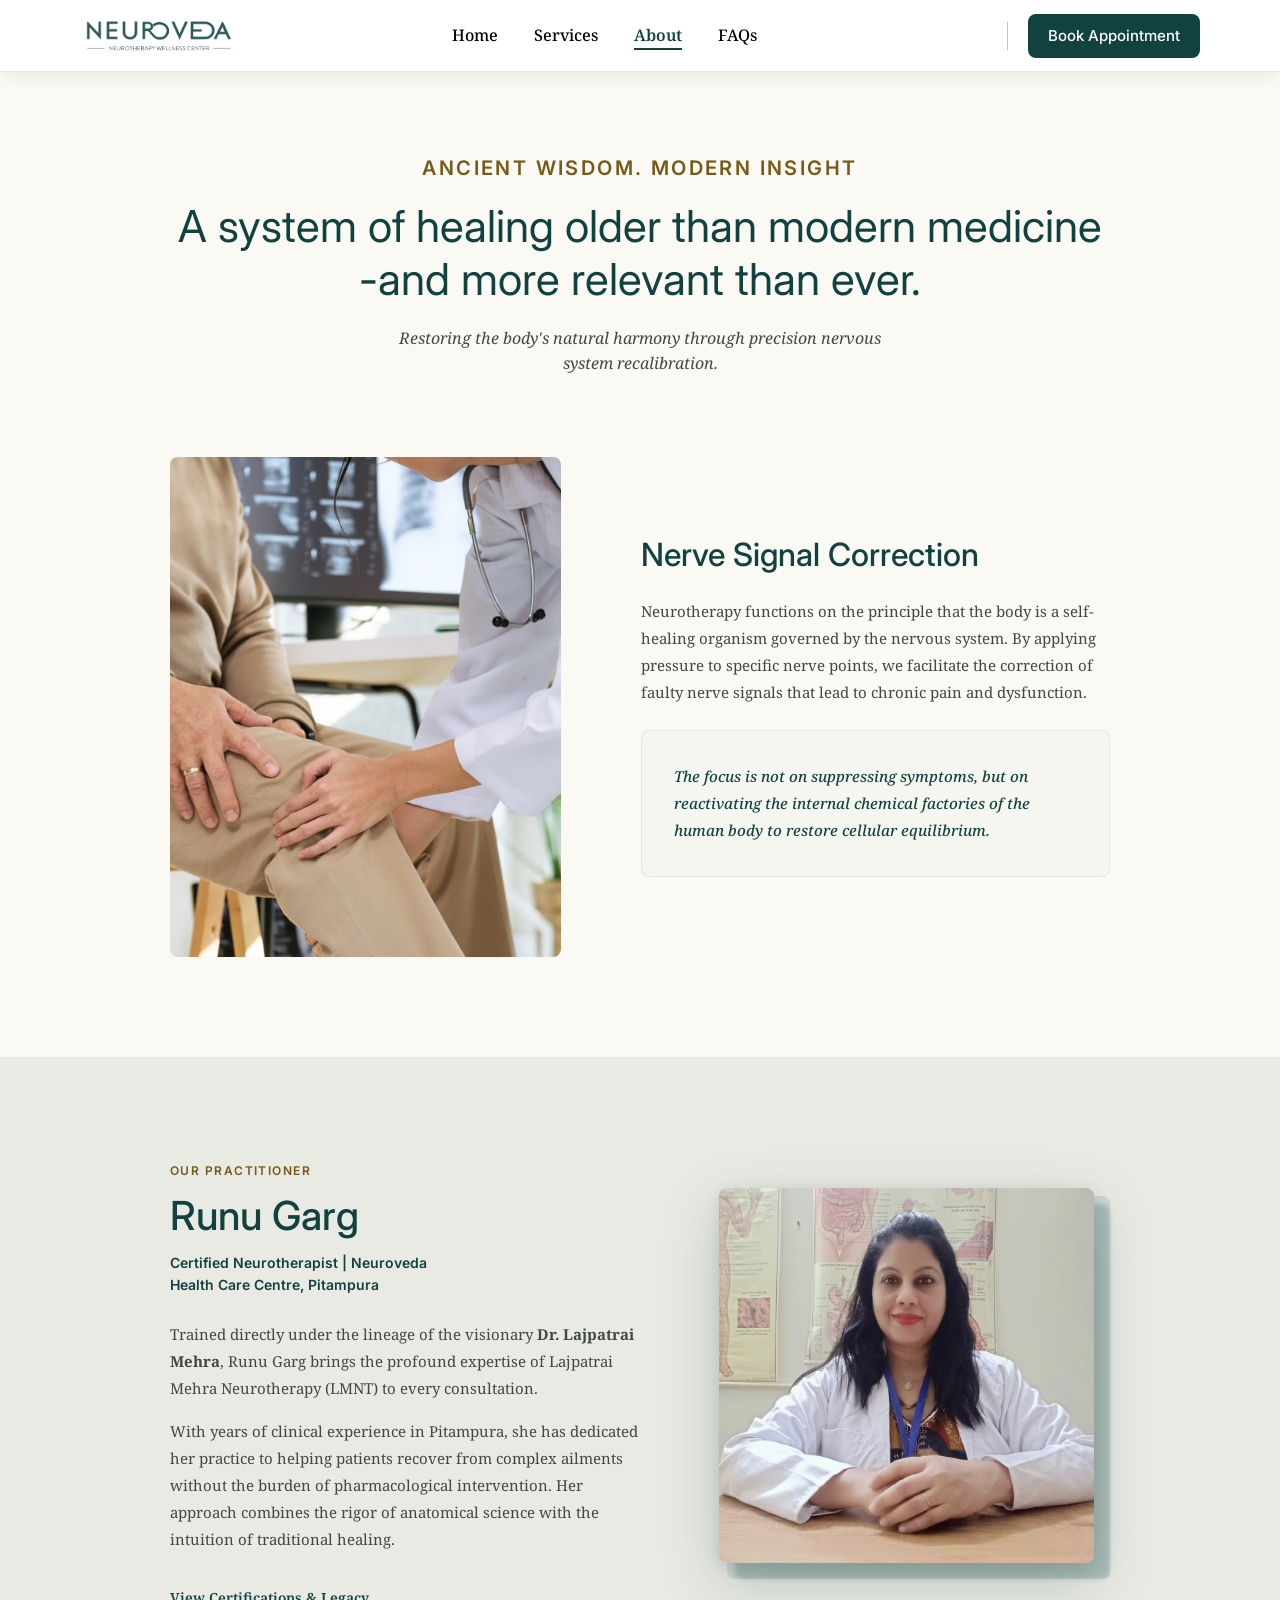
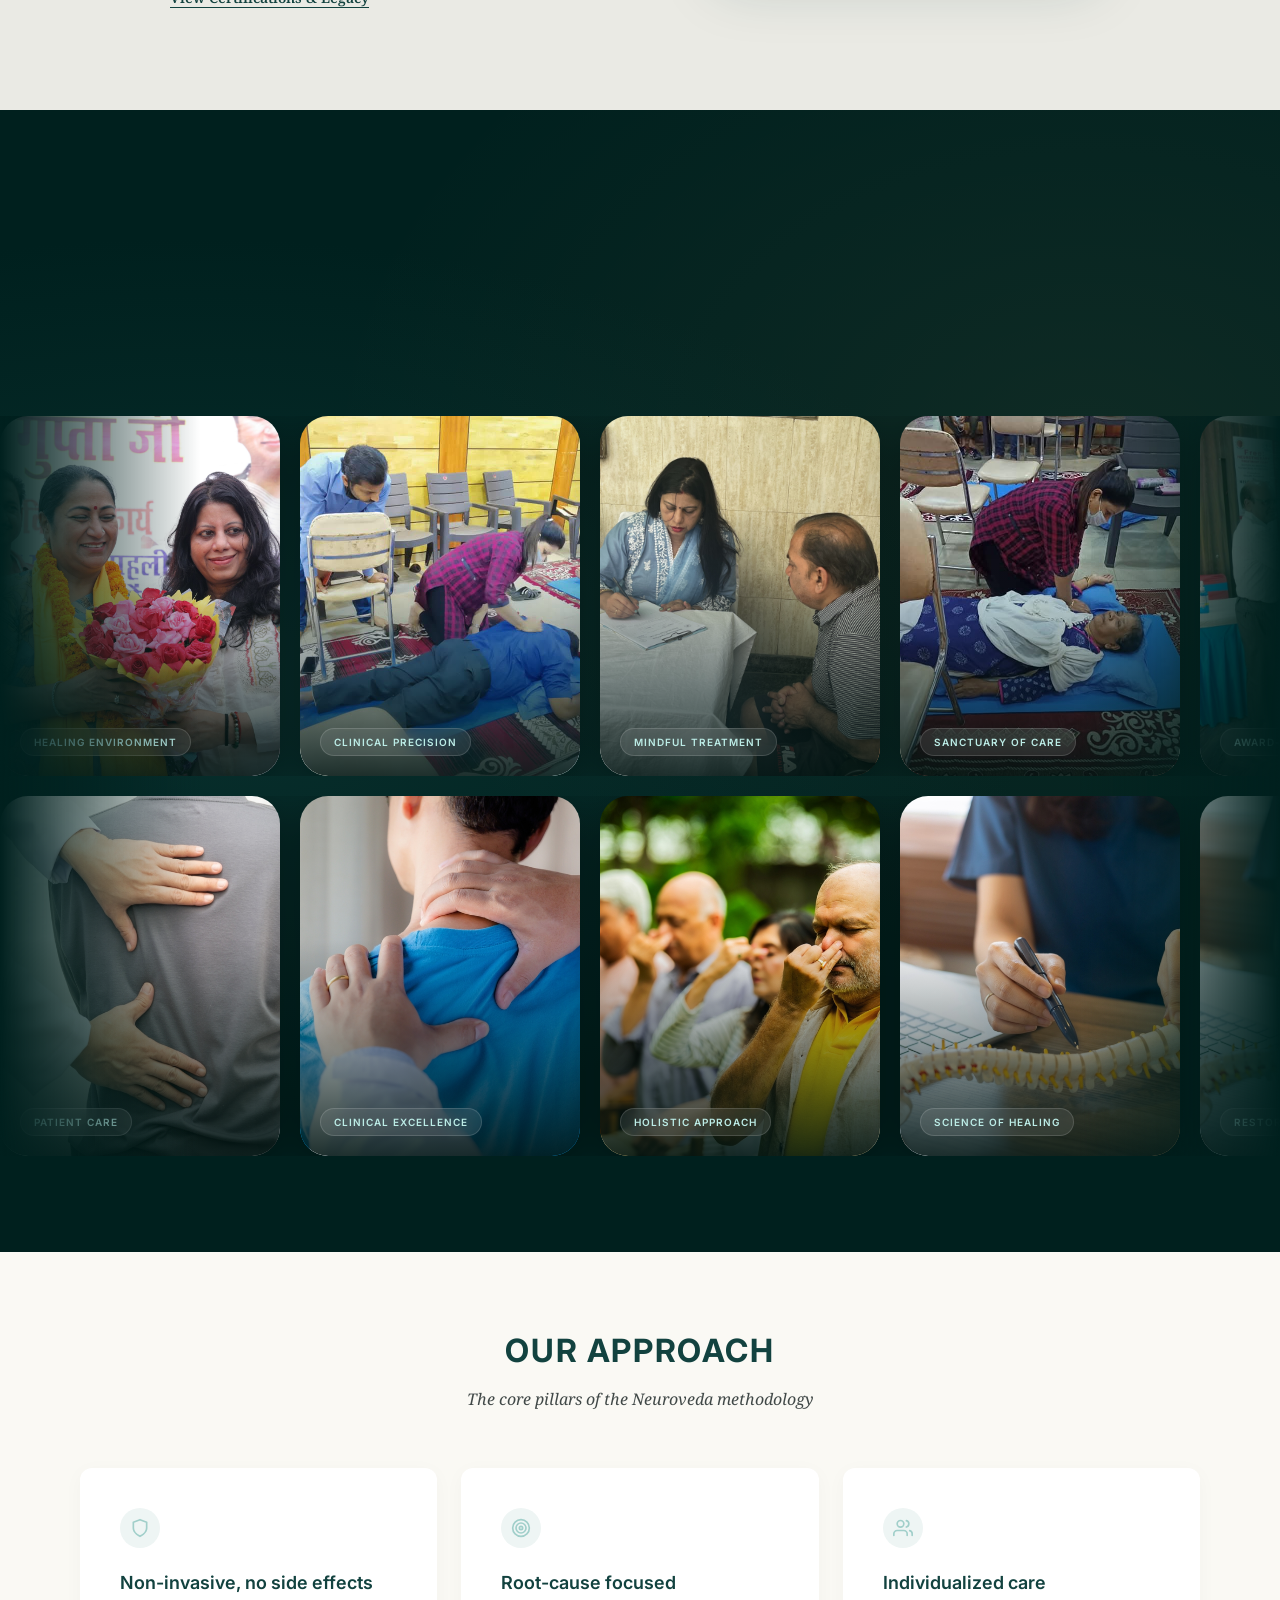
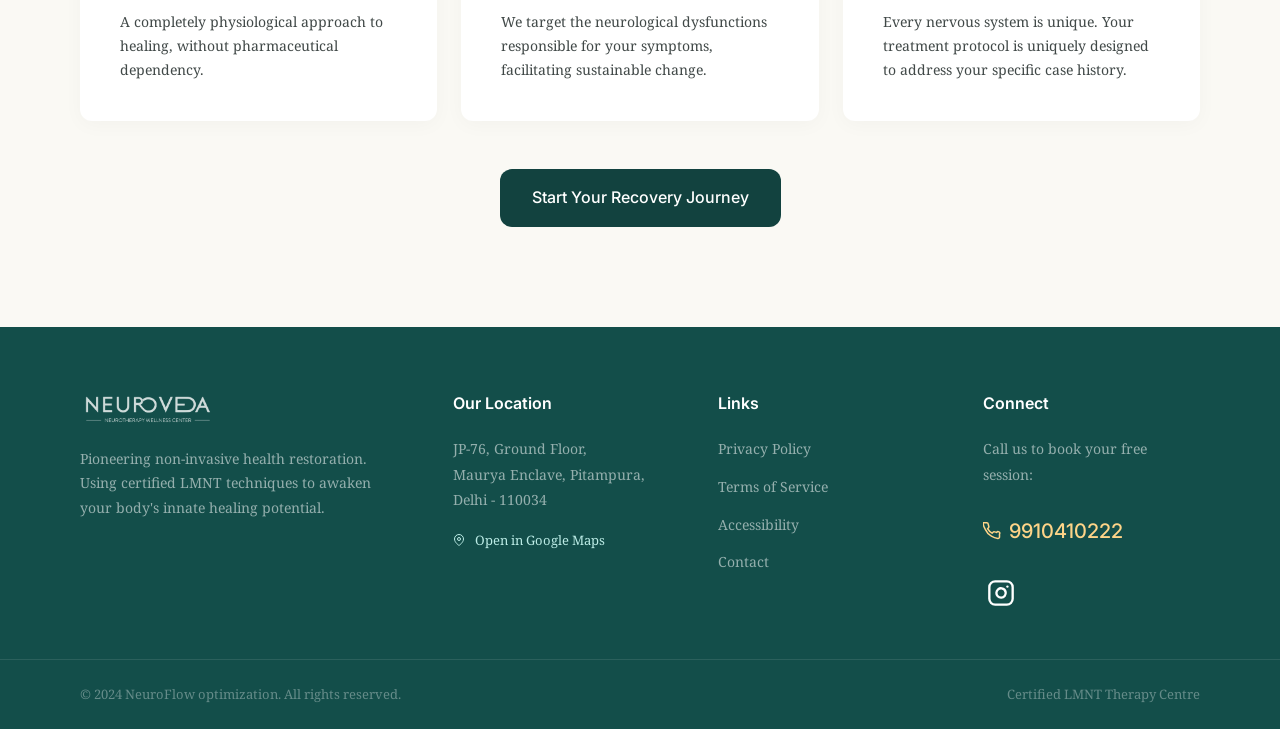
==== commit 017fb2a6: "Initial commit" ====
--- a/about.html
+++ b/about.html
@@ -211,49 +211,48 @@
       <!-- Row 2 — scrolls right -->
       <div class="marquee-track">
         <div class="marquee-inner marquee-inner--right">
+          <div class="mg-card mg-card--img" style="background-image:url('images/about1.jpeg')">
+            <div class="mg-card__overlay"><span class="mg-card__tag">Patient Care</span></div>
+          </div>
+          <div class="mg-card mg-card--img" style="background-image:url('images/about2.jpeg')">
+            <div class="mg-card__overlay"><span class="mg-card__tag">Clinical Excellence</span></div>
+          </div>
+          <div class="mg-card mg-card--img" style="background-image:url('images/about3.jpeg')">
+            <div class="mg-card__overlay"><span class="mg-card__tag">Holistic Approach</span></div>
+          </div>
+          <div class="mg-card mg-card--img" style="background-image:url('images/about4.jpeg')">
+            <div class="mg-card__overlay"><span class="mg-card__tag">Science of Healing</span></div>
+          </div>
+          <div class="mg-card mg-card--img" style="background-image:url('images/about5.jpeg')">
+            <div class="mg-card__overlay"><span class="mg-card__tag">Restorative Space</span></div>
+          </div>
+          <div class="mg-card mg-card--img" style="background-image:url('images/about6.jpeg')">
+            <div class="mg-card__overlay"><span class="mg-card__tag">Expert Guidance</span></div>
+          </div>
           <div class="mg-card mg-card--img" style="background-image:url('images/clinic-photo.png')">
             <div class="mg-card__overlay"><span class="mg-card__tag">The Clinic</span></div>
           </div>
-          <div class="mg-card mg-card--img" style="background-image:url('images/asthma.jpeg')">
-            <div class="mg-card__overlay"><span class="mg-card__tag">Natural Healing</span></div>
-          </div>
-          <div class="mg-card mg-card--img" style="background-image:url('images/backpain.jpeg')">
-            <div class="mg-card__overlay"><span class="mg-card__tag">Ancient Wisdom</span></div>
-          </div>
-          <div class="mg-card mg-card--img" style="background-image:url('images/sugar.jpeg')">
-            <div class="mg-card__overlay"><span class="mg-card__tag">Neural Pathways</span></div>
-          </div>
-          <div class="mg-card mg-card--img" style="background-image:url('images/neurotherapy-session.png')">
-            <div class="mg-card__overlay"><span class="mg-card__tag">Precision Therapy</span></div>
-          </div>
-          <div class="mg-card mg-card--img" style="background-image:url('images/faq.jpeg')">
-            <div class="mg-card__overlay"><span class="mg-card__tag">Inner Balance</span></div>
-          </div>
-          <div class="mg-card mg-card--img" style="background-image:url('images/about-hero.png')">
-            <div class="mg-card__overlay"><span class="mg-card__tag">Modern Sanctuary</span></div>
-          </div>
           <!-- Duplicates -->
+          <div class="mg-card mg-card--img" style="background-image:url('images/about1.jpeg')" aria-hidden="true">
+            <div class="mg-card__overlay"><span class="mg-card__tag">Patient Care</span></div>
+          </div>
+          <div class="mg-card mg-card--img" style="background-image:url('images/about2.jpeg')" aria-hidden="true">
+            <div class="mg-card__overlay"><span class="mg-card__tag">Clinical Excellence</span></div>
+          </div>
+          <div class="mg-card mg-card--img" style="background-image:url('images/about3.jpeg')" aria-hidden="true">
+            <div class="mg-card__overlay"><span class="mg-card__tag">Holistic Approach</span></div>
+          </div>
+          <div class="mg-card mg-card--img" style="background-image:url('images/about4.jpeg')" aria-hidden="true">
+            <div class="mg-card__overlay"><span class="mg-card__tag">Science of Healing</span></div>
+          </div>
+          <div class="mg-card mg-card--img" style="background-image:url('images/about5.jpeg')" aria-hidden="true">
+            <div class="mg-card__overlay"><span class="mg-card__tag">Restorative Space</span></div>
+          </div>
+          <div class="mg-card mg-card--img" style="background-image:url('images/about6.jpeg')" aria-hidden="true">
+            <div class="mg-card__overlay"><span class="mg-card__tag">Expert Guidance</span></div>
+          </div>
           <div class="mg-card mg-card--img" style="background-image:url('images/clinic-photo.png')" aria-hidden="true">
             <div class="mg-card__overlay"><span class="mg-card__tag">The Clinic</span></div>
-          </div>
-          <div class="mg-card mg-card--img" style="background-image:url('images/asthma.jpeg')" aria-hidden="true">
-            <div class="mg-card__overlay"><span class="mg-card__tag">Natural Healing</span></div>
-          </div>
-          <div class="mg-card mg-card--img" style="background-image:url('images/backpain.jpeg')" aria-hidden="true">
-            <div class="mg-card__overlay"><span class="mg-card__tag">Ancient Wisdom</span></div>
-          </div>
-          <div class="mg-card mg-card--img" style="background-image:url('images/sugar.jpeg')" aria-hidden="true">
-            <div class="mg-card__overlay"><span class="mg-card__tag">Neural Pathways</span></div>
-          </div>
-          <div class="mg-card mg-card--img" style="background-image:url('images/neurotherapy-session.png')"
-            aria-hidden="true">
-            <div class="mg-card__overlay"><span class="mg-card__tag">Precision Therapy</span></div>
-          </div>
-          <div class="mg-card mg-card--img" style="background-image:url('images/faq.jpeg')" aria-hidden="true">
-            <div class="mg-card__overlay"><span class="mg-card__tag">Inner Balance</span></div>
-          </div>
-          <div class="mg-card mg-card--img" style="background-image:url('images/about-hero.png')" aria-hidden="true">
-            <div class="mg-card__overlay"><span class="mg-card__tag">Modern Sanctuary</span></div>
           </div>
         </div>
       </div>
--- a/style.css
+++ b/style.css
@@ -936,9 +936,16 @@
   border-bottom: none;
 }
 
+.lineage__feature-icon svg,
+.lineage__feature-icon img {
+  width: 24px;
+  height: 24px;
+  object-fit: contain;
+}
+
 .lineage__feature-icon {
-  width: 32px;
-  height: 32px;
+  width: 48px;
+  height: 48px;
   flex-shrink: 0;
   background: rgba(18, 66, 63, 0.08);
   border-radius: 50%;
@@ -1202,13 +1209,22 @@
   font-family: 'Noto Serif', serif;
 }
 
-.video-testimonials__grid {
-  display: grid;
-  grid-template-columns: repeat(3, 1fr);
-  gap: 24px;
+.video-testimonials__slider-container {
+  position: relative;
   max-width: 1280px;
   margin: 0 auto;
   padding: 0 80px;
+}
+
+.video-testimonials__slider {
+  overflow: hidden;
+  padding: 10px 0;
+}
+
+.video-testimonials__grid {
+  display: flex;
+  gap: 24px;
+  transition: transform 0.5s cubic-bezier(0.25, 0.46, 0.45, 0.94);
 }
 
 .video-card {
@@ -1219,6 +1235,52 @@
   box-shadow: var(--shadow);
   transition: transform 0.2s, box-shadow 0.2s;
   cursor: pointer;
+  flex: 0 0 calc(33.333% - 16px);
+  min-width: 300px;
+}
+
+.slider-btn {
+  position: absolute;
+  top: 50%;
+  transform: translateY(-50%);
+  width: 48px;
+  height: 48px;
+  border-radius: 50%;
+  background: var(--text-light);
+  color: var(--primary);
+  display: flex;
+  align-items: center;
+  justify-content: center;
+  box-shadow: var(--shadow);
+  border: 1px solid var(--gray-lt);
+  z-index: 10;
+  transition: all 0.2s;
+}
+
+.slider-btn:hover {
+  background: var(--primary);
+  color: var(--text-light);
+  box-shadow: var(--shadow-lg);
+}
+
+.slider-btn:disabled {
+  opacity: 0.5;
+  cursor: not-allowed;
+  background: var(--gray-lt);
+  color: var(--text-muted);
+}
+
+.slider-btn--prev {
+  left: 16px;
+}
+
+.slider-btn--next {
+  right: 16px;
+}
+
+.slider-btn svg {
+  width: 24px;
+  height: 24px;
 }
 
 .video-card:hover {
@@ -1826,6 +1888,13 @@
   text-align: center;
 }
 
+.services-hero {
+  background: var(--cream);
+  padding: 96px 0 64px;
+  text-align: center;
+  border-bottom: 1px solid var(--gray-lt);
+}
+
 .faq-page-hero__heading {
   font-size: 40px;
   font-weight: 500;
@@ -2354,6 +2423,34 @@
     gap: 10px;
     text-align: center;
   }
+
+  /* VIDEO TESTIMONIALS */
+  .video-testimonials__slider-container {
+    padding: 0 20px !important;
+  }
+
+  .video-testimonials__grid {
+    padding: 0 !important;
+    gap: 16px !important;
+  }
+
+  .video-card {
+    flex: 0 0 100% !important;
+    min-width: auto !important;
+  }
+
+  .slider-btn {
+    width: 36px;
+    height: 36px;
+  }
+
+  .slider-btn--prev {
+    left: 4px;
+  }
+
+  .slider-btn--next {
+    right: 4px;
+  }
 }
 
 
@@ -2397,10 +2494,15 @@
   .btn-lg,
   .btn-dark,
   .btn-primary,
+  .btn-outline,
   .btn-outline-dark {
-    width: 100%;
-    font-size: 14px !important;
-    padding: 14px 18px !important;
+    width: auto;
+    min-width: 260px;
+    margin: 0 auto;
+    justify-content: center;
+    font-size: 15px !important;
+    padding: 16px 24px !important;
+    box-sizing: border-box;
   }
 
   /* PREP SECTION */
@@ -2577,8 +2679,8 @@
   content: '';
   position: absolute;
   inset: 0;
-  background: linear-gradient(180deg, transparent 35%, rgba(0, 20, 18, 0.82) 100%);
-  border-radius: 28px;
+  background: linear-gradient(180deg, transparent 40%, rgba(0, 20, 18, 0.88) 100%);
+  border-radius: inherit;
 }
 
 /* Ambient glow layer on gradient cards */
@@ -2595,11 +2697,11 @@
   bottom: 0;
   left: 0;
   right: 0;
-  padding: 22px 20px;
+  padding: 20px;
   z-index: 2;
   display: flex;
   flex-direction: column;
-  gap: 7px;
+  gap: 6px;
 }
 
 /* Glassmorphism pill tag */
@@ -2730,16 +2832,21 @@
     font-family: 'Inter', sans-serif;
     font-size: 14px;
     font-weight: 500;
-    background: var(--primary);
-    color: var(--text-light);
-    padding: 12px 20px;
+    background: var(--primary) !important;
+    color: var(--text-light) !important;
+    padding: 14px 0 !important;
     border-radius: var(--radius-sm);
-    text-align: center;
-    margin: 16px 0 0 0;
+    text-align: center !important;
+    margin: 16px 0 0 0 !important;
+    width: 100% !important;
+    box-sizing: border-box !important;
+    justify-content: center !important;
+    align-items: center !important;
+    text-decoration: none !important;
   }
 
   .nav.open .nav__book--mobile {
-    display: block;
+    display: flex !important;
   }
 
   .nav__toggle {
@@ -2846,7 +2953,8 @@
   }
 
   .steps__header {
-    padding-bottom: 32px;
+    margin-bottom: 24px;
+    padding-bottom: 0;
   }
 
   .faq-list {
@@ -2977,12 +3085,121 @@
   }
 
   .mg-card {
-    width: 200px;
-    height: 252px;
-    border-radius: 18px;
-  }
-
+    width: 180px;
+    height: 240px;
+    border-radius: 16px;
+  }
+
+  .mg-card__overlay {
+    padding: 12px;
+  }
+
+  .mg-card__tag {
+    font-size: 8px;
+    padding: 4px 10px;
+  }
+
+  /* STEP CARD MOBILE-ONLY ANIMATION */
+  .step-card.fade-up {
+    transform: translateX(-40px);
+    opacity: 0;
+    transition: opacity 0.8s cubic-bezier(0.2, 0.8, 0.2, 1), transform 0.8s cubic-bezier(0.2, 0.8, 0.2, 1);
+  }
+
+  .step-card.fade-up.visible {
+    transform: translateX(0);
+    opacity: 1;
+  }
+
+  .step-card.visible .step-card__icon {
+    animation: mobileIconBounce 0.6s cubic-bezier(0.34, 1.56, 0.64, 1) backwards;
+    animation-delay: 0.2s;
+  }
+
+  .step-card.visible .step-card__title {
+    animation: mobileTextSlide 0.5s ease-out backwards;
+    animation-delay: 0.3s;
+  }
+
+  .step-card.visible .step-card__body {
+    animation: mobileTextSlide 0.5s ease-out backwards;
+    animation-delay: 0.4s;
+  }
+}
+
+@keyframes mobileIconBounce {
+  from {
+    transform: scale(0);
+    opacity: 0;
+  }
+
+  to {
+    transform: scale(1);
+    opacity: 1;
+  }
+}
+
+@keyframes mobileTextSlide {
+  from {
+    transform: translateX(20px);
+    opacity: 0;
+  }
+
+  to {
+    transform: translateX(0);
+    opacity: 1;
+  }
+}
+
+@media (max-width: 768px) {
   .marquee-inner {
     gap: 14px;
   }
+}
+
+/* Global Hero padding overrides for mobile */
+@media (max-width: 768px) {
+
+  .hero,
+  .about-hero-section,
+  .booking-hero,
+  .faq-page-hero,
+  .page-hero,
+  .services-hero {
+    padding-top: 48px !important;
+    padding-bottom: 40px !important;
+  }
+}
+
+@media (max-width: 768px) {
+  .step-card {
+    --active-text: var(--text-light);
+    --active-body: rgba(255, 255, 255, 0.75);
+    --active-icon-bg: rgba(255, 255, 255, 0.15);
+  }
+
+  .step-card:nth-child(1) {
+    --active-text: var(--gold-dark);
+    --active-body: rgba(119, 90, 25, 0.85);
+    --active-icon-bg: rgba(119, 90, 25, 0.12);
+  }
+
+  /* Fill layer state when active (triggered via scroll in JS) */
+  .step-card::before {
+    transform: scaleY(0);
+    transition: transform 0.6s cubic-bezier(0.2, 0.8, 0.2, 1);
+    transform-origin: bottom;
+  }
+
+  .step-card.active::before {
+    transform: scaleY(1);
+  }
+
+  /* Text/Icon states when active */
+  .step-card.active .step-card__title { color: var(--active-text) !important; }
+  .step-card.active .step-card__body { color: var(--active-body) !important; }
+  .step-card.active .step-card__icon { 
+    background: var(--active-icon-bg) !important; 
+    color: var(--active-text) !important; 
+  }
 }
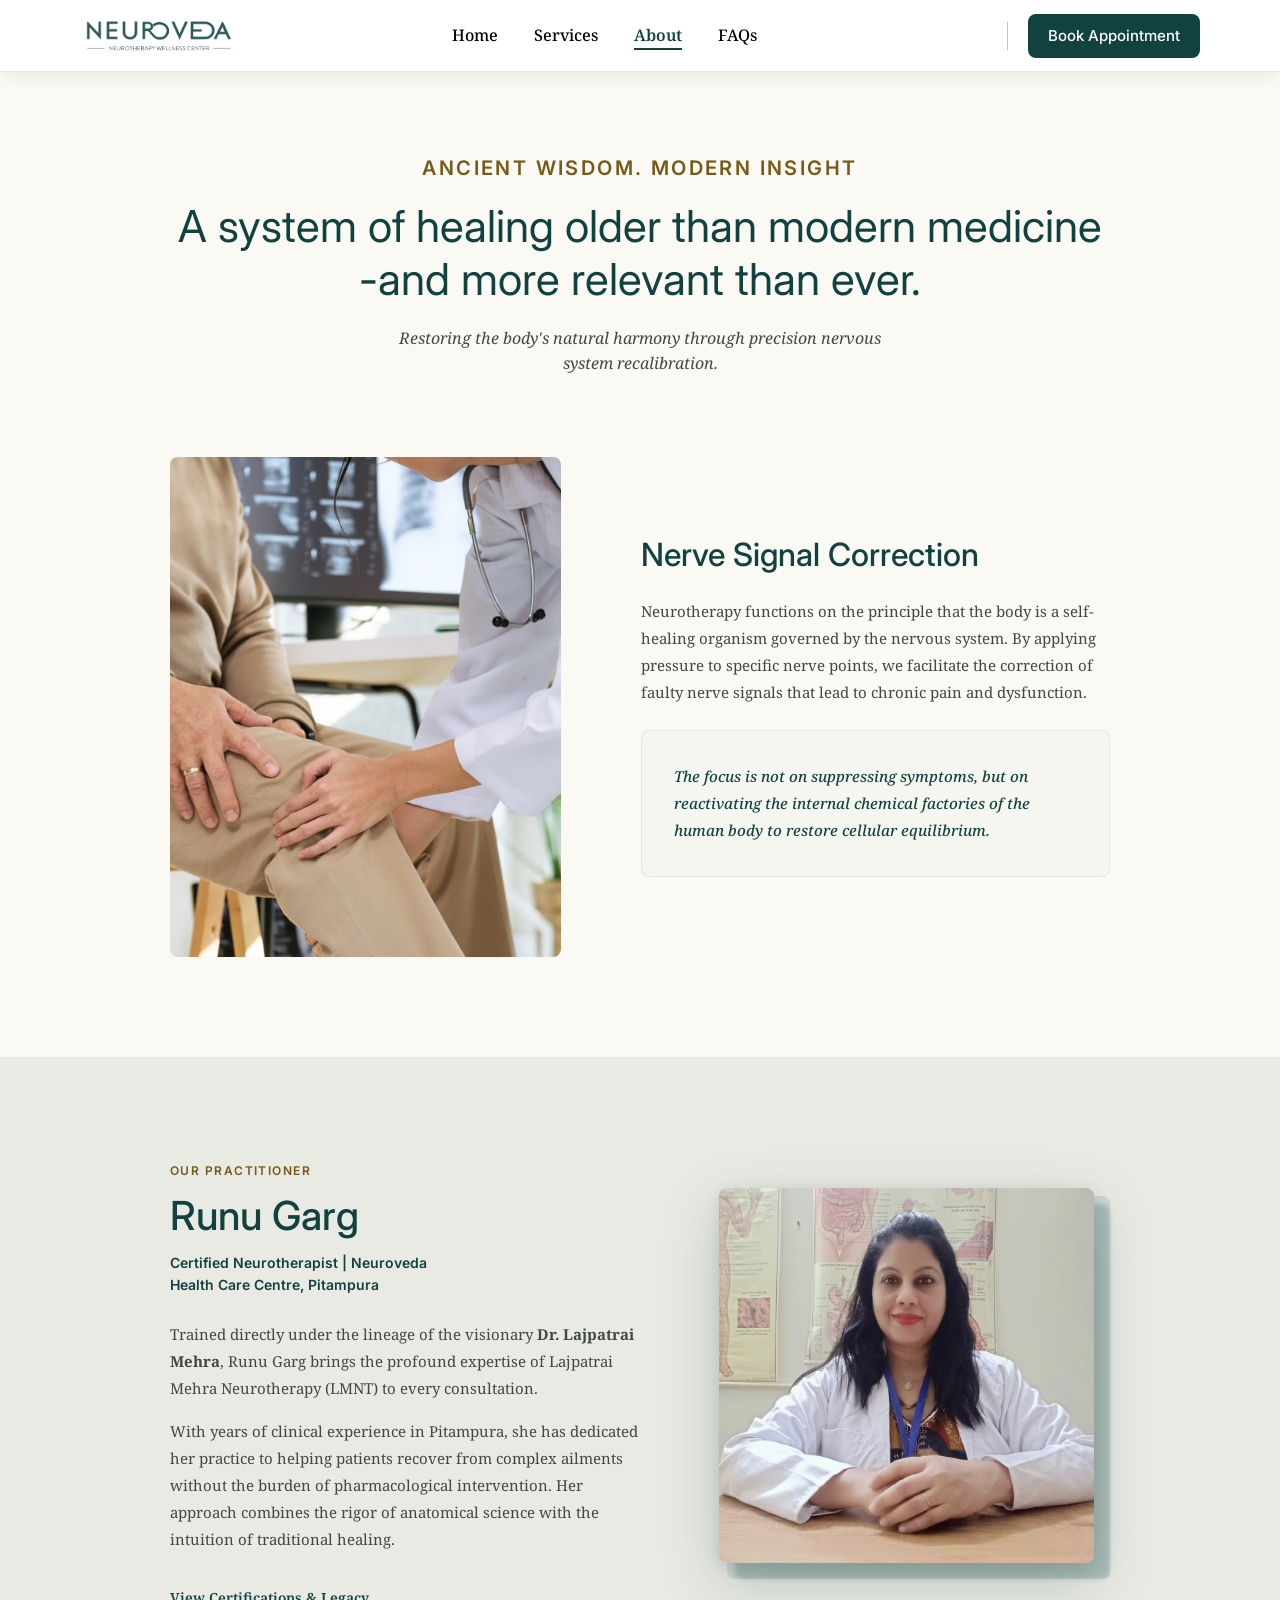
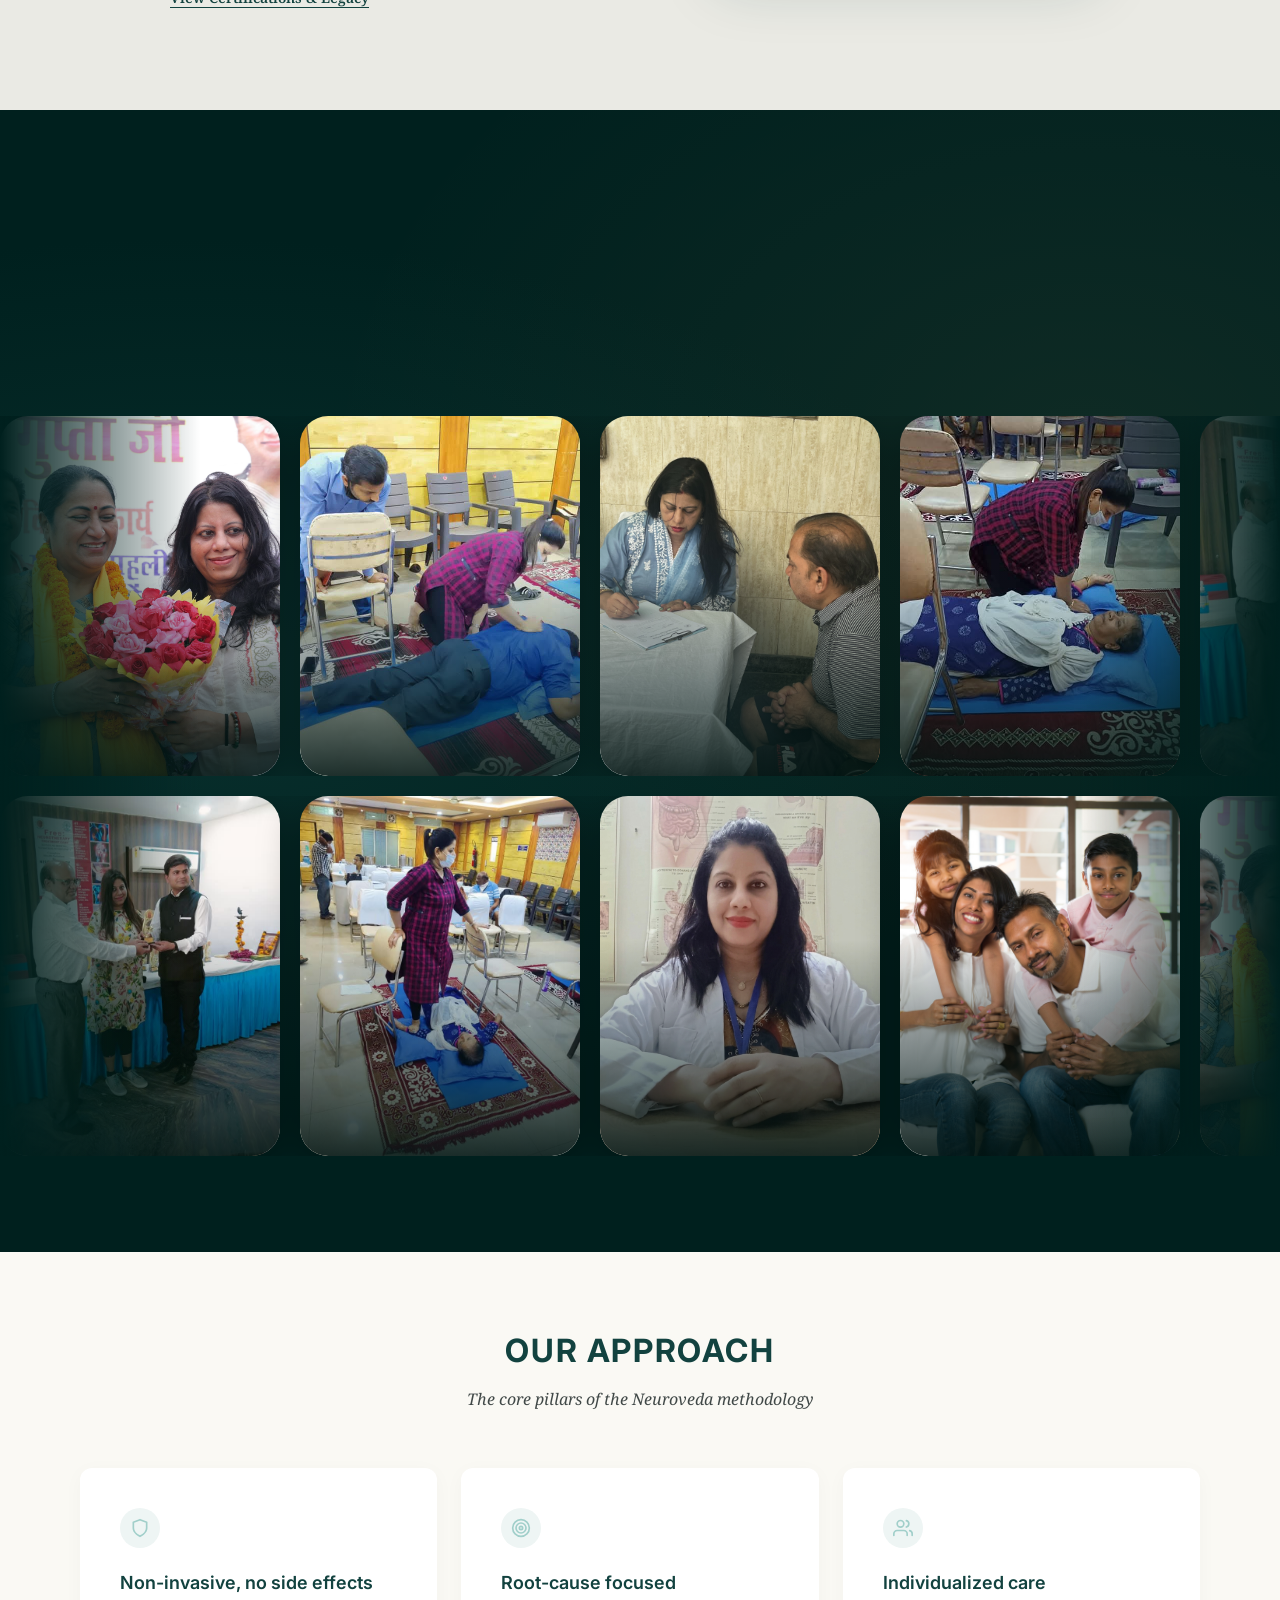
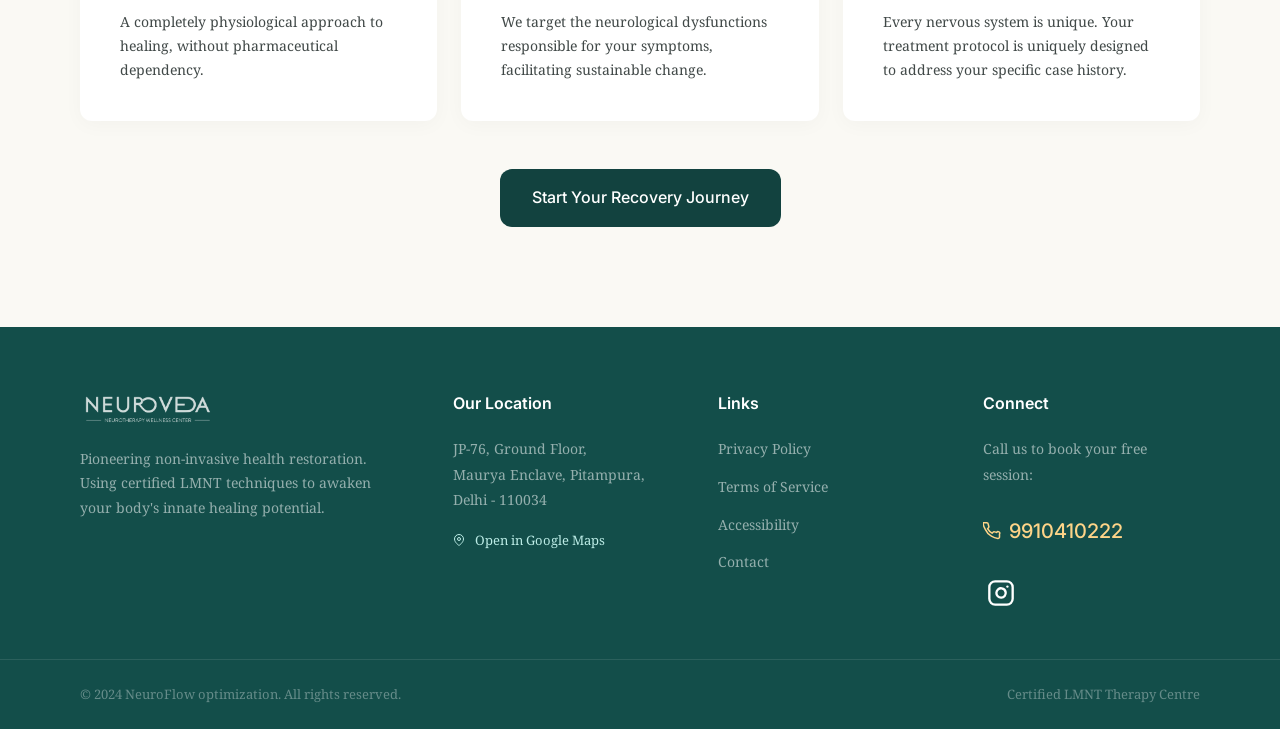
==== commit f4aec3ef: "Initial commit" ====
--- a/about.html
+++ b/about.html
@@ -154,106 +154,48 @@
       <!-- Row 1 — scrolls left -->
       <div class="marquee-track">
         <div class="marquee-inner">
-          <div class="mg-card mg-card--img" style="background-image:url('images/clinic-photo-2.png')">
-            <div class="mg-card__overlay"><span class="mg-card__tag">Healing Environment</span></div>
-          </div>
-          <div class="mg-card mg-card--img" style="background-image:url('images/galary1.jpeg')">
-            <div class="mg-card__overlay"><span class="mg-card__tag">Clinical Precision</span></div>
-          </div>
-          <div class="mg-card mg-card--img" style="background-image:url('images/practitioner.png')">
-            <div class="mg-card__overlay"><span class="mg-card__tag">Mindful Treatment</span></div>
-          </div>
-          <div class="mg-card mg-card--img" style="background-image:url('images/galary2.jpeg')">
-            <div class="mg-card__overlay"><span class="mg-card__tag">Sanctuary of Care</span></div>
-          </div>
-          <div class="mg-card mg-card--img" style="background-image:url('images/clinic-photo-3.png')">
-            <div class="mg-card__overlay"><span class="mg-card__tag">Award-Winning Care</span></div>
-          </div>
-          <div class="mg-card mg-card--img" style="background-image:url('images/galary3.jpeg')">
-            <div class="mg-card__overlay"><span class="mg-card__tag">Therapeutic Excellence</span></div>
-          </div>
-          <div class="mg-card mg-card--img" style="background-image:url('images/doc imagee 1.jpg')">
-            <div class="mg-card__overlay"><span class="mg-card__tag">Expert Practitioner</span></div>
-          </div>
-          <div class="mg-card mg-card--img" style="background-image:url('images/hero-session.jpeg')">
-            <div class="mg-card__overlay"><span class="mg-card__tag">Holistic Wellness</span></div>
-          </div>
+          <div class="mg-card mg-card--img" style="background-image:url('images/clinic-photo-2.png')"></div>
+          <div class="mg-card mg-card--img" style="background-image:url('images/galary1.jpeg')"></div>
+          <div class="mg-card mg-card--img" style="background-image:url('images/practitioner.png')"></div>
+          <div class="mg-card mg-card--img" style="background-image:url('images/galary2.jpeg')"></div>
+          <div class="mg-card mg-card--img" style="background-image:url('images/clinic-photo-3.png')"></div>
+          <div class="mg-card mg-card--img" style="background-image:url('images/galary3.jpeg')"></div>
+          <div class="mg-card mg-card--img" style="background-image:url('images/doc imagee 1.jpg')"></div>
+          <div class="mg-card mg-card--img" style="background-image:url('images/hero-session.jpeg')"></div>
           <!-- Duplicates for seamless loop -->
-          <div class="mg-card mg-card--img" style="background-image:url('images/clinic-photo-2.png')"
-            aria-hidden="true">
-            <div class="mg-card__overlay"><span class="mg-card__tag">Healing Environment</span></div>
-          </div>
-          <div class="mg-card mg-card--img" style="background-image:url('images/galary1.jpeg')" aria-hidden="true">
-            <div class="mg-card__overlay"><span class="mg-card__tag">Clinical Precision</span></div>
-          </div>
-          <div class="mg-card mg-card--img" style="background-image:url('images/practitioner.png')" aria-hidden="true">
-            <div class="mg-card__overlay"><span class="mg-card__tag">Mindful Treatment</span></div>
-          </div>
-          <div class="mg-card mg-card--img" style="background-image:url('images/galary2.jpeg')" aria-hidden="true">
-            <div class="mg-card__overlay"><span class="mg-card__tag">Sanctuary of Care</span></div>
-          </div>
-          <div class="mg-card mg-card--img" style="background-image:url('images/clinic-photo-3.png')"
-            aria-hidden="true">
-            <div class="mg-card__overlay"><span class="mg-card__tag">Award-Winning Care</span></div>
-          </div>
-          <div class="mg-card mg-card--img" style="background-image:url('images/galary3.jpeg')" aria-hidden="true">
-            <div class="mg-card__overlay"><span class="mg-card__tag">Therapeutic Excellence</span></div>
-          </div>
-          <div class="mg-card mg-card--img" style="background-image:url('images/doc imagee 1.jpg')" aria-hidden="true">
-            <div class="mg-card__overlay"><span class="mg-card__tag">Expert Practitioner</span></div>
-          </div>
-          <div class="mg-card mg-card--img" style="background-image:url('images/hero-session.jpeg')" aria-hidden="true">
-            <div class="mg-card__overlay"><span class="mg-card__tag">Holistic Wellness</span></div>
-          </div>
+          <div class="mg-card mg-card--img" style="background-image:url('images/clinic-photo-2.png')" aria-hidden="true"></div>
+          <div class="mg-card mg-card--img" style="background-image:url('images/galary1.jpeg')" aria-hidden="true"></div>
+          <div class="mg-card mg-card--img" style="background-image:url('images/practitioner.png')" aria-hidden="true"></div>
+          <div class="mg-card mg-card--img" style="background-image:url('images/galary2.jpeg')" aria-hidden="true"></div>
+          <div class="mg-card mg-card--img" style="background-image:url('images/clinic-photo-3.png')" aria-hidden="true"></div>
+          <div class="mg-card mg-card--img" style="background-image:url('images/galary3.jpeg')" aria-hidden="true"></div>
+          <div class="mg-card mg-card--img" style="background-image:url('images/doc imagee 1.jpg')" aria-hidden="true"></div>
+          <div class="mg-card mg-card--img" style="background-image:url('images/hero-session.jpeg')" aria-hidden="true"></div>
+
         </div>
       </div>
 
       <!-- Row 2 — scrolls right -->
       <div class="marquee-track">
         <div class="marquee-inner marquee-inner--right">
-          <div class="mg-card mg-card--img" style="background-image:url('images/about1.jpeg')">
-            <div class="mg-card__overlay"><span class="mg-card__tag">Patient Care</span></div>
-          </div>
-          <div class="mg-card mg-card--img" style="background-image:url('images/about2.jpeg')">
-            <div class="mg-card__overlay"><span class="mg-card__tag">Clinical Excellence</span></div>
-          </div>
-          <div class="mg-card mg-card--img" style="background-image:url('images/about3.jpeg')">
-            <div class="mg-card__overlay"><span class="mg-card__tag">Holistic Approach</span></div>
-          </div>
-          <div class="mg-card mg-card--img" style="background-image:url('images/about4.jpeg')">
-            <div class="mg-card__overlay"><span class="mg-card__tag">Science of Healing</span></div>
-          </div>
-          <div class="mg-card mg-card--img" style="background-image:url('images/about5.jpeg')">
-            <div class="mg-card__overlay"><span class="mg-card__tag">Restorative Space</span></div>
-          </div>
-          <div class="mg-card mg-card--img" style="background-image:url('images/about6.jpeg')">
-            <div class="mg-card__overlay"><span class="mg-card__tag">Expert Guidance</span></div>
-          </div>
-          <div class="mg-card mg-card--img" style="background-image:url('images/clinic-photo.png')">
-            <div class="mg-card__overlay"><span class="mg-card__tag">The Clinic</span></div>
-          </div>
+          <div class="mg-card mg-card--img" style="background-image:url('images/clinic-photo-3.png')"></div>
+          <div class="mg-card mg-card--img" style="background-image:url('images/galary3.jpeg')"></div>
+          <div class="mg-card mg-card--img" style="background-image:url('images/doc imagee 1.jpg')"></div>
+          <div class="mg-card mg-card--img" style="background-image:url('images/hero-session.jpeg')"></div>
+          <div class="mg-card mg-card--img" style="background-image:url('images/clinic-photo-2.png')"></div>
+          <div class="mg-card mg-card--img" style="background-image:url('images/galary1.jpeg')"></div>
+          <div class="mg-card mg-card--img" style="background-image:url('images/practitioner.png')"></div>
+          <div class="mg-card mg-card--img" style="background-image:url('images/galary2.jpeg')"></div>
           <!-- Duplicates -->
-          <div class="mg-card mg-card--img" style="background-image:url('images/about1.jpeg')" aria-hidden="true">
-            <div class="mg-card__overlay"><span class="mg-card__tag">Patient Care</span></div>
-          </div>
-          <div class="mg-card mg-card--img" style="background-image:url('images/about2.jpeg')" aria-hidden="true">
-            <div class="mg-card__overlay"><span class="mg-card__tag">Clinical Excellence</span></div>
-          </div>
-          <div class="mg-card mg-card--img" style="background-image:url('images/about3.jpeg')" aria-hidden="true">
-            <div class="mg-card__overlay"><span class="mg-card__tag">Holistic Approach</span></div>
-          </div>
-          <div class="mg-card mg-card--img" style="background-image:url('images/about4.jpeg')" aria-hidden="true">
-            <div class="mg-card__overlay"><span class="mg-card__tag">Science of Healing</span></div>
-          </div>
-          <div class="mg-card mg-card--img" style="background-image:url('images/about5.jpeg')" aria-hidden="true">
-            <div class="mg-card__overlay"><span class="mg-card__tag">Restorative Space</span></div>
-          </div>
-          <div class="mg-card mg-card--img" style="background-image:url('images/about6.jpeg')" aria-hidden="true">
-            <div class="mg-card__overlay"><span class="mg-card__tag">Expert Guidance</span></div>
-          </div>
-          <div class="mg-card mg-card--img" style="background-image:url('images/clinic-photo.png')" aria-hidden="true">
-            <div class="mg-card__overlay"><span class="mg-card__tag">The Clinic</span></div>
-          </div>
+          <div class="mg-card mg-card--img" style="background-image:url('images/clinic-photo-3.png')" aria-hidden="true"></div>
+          <div class="mg-card mg-card--img" style="background-image:url('images/galary3.jpeg')" aria-hidden="true"></div>
+          <div class="mg-card mg-card--img" style="background-image:url('images/doc imagee 1.jpg')" aria-hidden="true"></div>
+          <div class="mg-card mg-card--img" style="background-image:url('images/hero-session.jpeg')" aria-hidden="true"></div>
+          <div class="mg-card mg-card--img" style="background-image:url('images/clinic-photo-2.png')" aria-hidden="true"></div>
+          <div class="mg-card mg-card--img" style="background-image:url('images/galary1.jpeg')" aria-hidden="true"></div>
+          <div class="mg-card mg-card--img" style="background-image:url('images/practitioner.png')" aria-hidden="true"></div>
+          <div class="mg-card mg-card--img" style="background-image:url('images/galary2.jpeg')" aria-hidden="true"></div>
+
         </div>
       </div>
   </section>
--- a/style.css
+++ b/style.css
@@ -2462,7 +2462,7 @@
   }
 
   .page-hero__heading {
-    font-size: 26px !important;
+    font-size: 22px !important;
   }
 
   .label {
@@ -2693,16 +2693,9 @@
 
 /* Tag + caption container */
 .mg-card__overlay {
-  position: absolute;
-  bottom: 0;
-  left: 0;
-  right: 0;
-  padding: 20px;
-  z-index: 2;
-  display: flex;
-  flex-direction: column;
-  gap: 6px;
-}
+  display: none;
+}
+
 
 /* Glassmorphism pill tag */
 .mg-card__tag {
@@ -3196,10 +3189,169 @@
   }
 
   /* Text/Icon states when active */
-  .step-card.active .step-card__title { color: var(--active-text) !important; }
-  .step-card.active .step-card__body { color: var(--active-body) !important; }
-  .step-card.active .step-card__icon { 
-    background: var(--active-icon-bg) !important; 
-    color: var(--active-text) !important; 
+  .step-card.active .step-card__title {
+    color: var(--active-text) !important;
+  }
+
+  .step-card.active .step-card__body {
+    color: var(--active-body) !important;
+  }
+
+  .step-card.active .step-card__icon {
+    background: var(--active-icon-bg) !important;
+  }
+}
+
+/* ---------- Legal / Content Pages ---------- */
+.legal-page {
+  padding: 120px 0 100px;
+  background: var(--cream);
+}
+
+.container--narrow {
+  max-width: 800px;
+  margin: 0 auto;
+}
+
+.legal-page h1 {
+  font-size: 48px;
+  color: var(--primary);
+  margin-bottom: 12px;
+  font-family: 'Inter', sans-serif;
+  font-weight: 500;
+}
+
+.legal-meta {
+  font-family: 'Inter', sans-serif;
+  font-size: 14px;
+  color: var(--text-muted);
+  margin-bottom: 48px;
+  padding-bottom: 24px;
+  border-bottom: 1px solid var(--gray-lt);
+}
+
+.legal-content h2 {
+  font-size: 24px;
+  color: var(--primary);
+  margin: 40px 0 16px;
+  font-family: 'Inter', sans-serif;
+}
+
+.legal-content h3 {
+  font-size: 18px;
+  color: var(--teal-mid);
+  margin: 24px 0 12px;
+  font-family: 'Inter', sans-serif;
+  font-weight: 600;
+}
+
+
+.legal-content p {
+  font-size: 16px;
+  color: var(--text-sec);
+  line-height: 1.8;
+  margin-bottom: 20px;
+}
+
+.legal-content ul {
+  margin-bottom: 24px;
+  padding-left: 20px;
+}
+
+.legal-content li {
+  font-size: 16px;
+  color: var(--text-sec);
+  line-height: 1.8;
+  margin-bottom: 12px;
+  position: relative;
+  list-style-type: disc;
+}
+
+.legal-content .contact-box {
+  margin-top: 60px;
+  padding: 40px;
+  background: var(--text-light);
+  border: 1px solid var(--gray-lt);
+  border-radius: var(--radius-md);
+  box-shadow: var(--shadow);
+}
+
+.legal-content .contact-box h3 {
+  margin-top: 0;
+  margin-bottom: 16px;
+  color: var(--primary);
+}
+
+@media (max-width: 1024px) {
+  .container {
+    padding: 0 40px;
+  }
+}
+
+@media (max-width: 768px) {
+  .container {
+    padding: 0 24px;
+  }
+  
+  .legal-page {
+    padding: 60px 0 60px; /* Reduced top padding for mobile */
+  }
+  
+  .legal-page h1 {
+    font-size: 30px; /* Slightly smaller for better fit */
+    line-height: 1.2;
+  }
+
+  .legal-meta {
+    margin-bottom: 32px;
+    padding-bottom: 16px;
+    font-size: 13px;
+  }
+
+  .legal-content h2 {
+    font-size: 20px;
+    margin: 32px 0 12px;
+  }
+
+  .legal-content h3 {
+    font-size: 17px;
+    margin: 24px 0 8px;
+  }
+
+  .legal-content p, 
+  .legal-content li {
+    font-size: 15px;
+    line-height: 1.7;
+    margin-bottom: 16px;
+  }
+
+  .legal-content .contact-box {
+    padding: 32px 20px;
+    margin-top: 40px;
+    border-radius: var(--radius-sm);
+  }
+
+  .legal-content .contact-box h3 {
+    font-size: 18px;
+    margin-bottom: 12px;
+  }
+}
+
+@media (max-width: 480px) {
+  .legal-page {
+    padding: 48px 0 48px;
+  }
+
+  .legal-page h1 {
+    font-size: 26px;
+  }
+
+  .legal-content h2 {
+    font-size: 19px;
+  }
+
+  .contact-box p {
+    font-size: 14px;
+    line-height: 1.6;
   }
 }
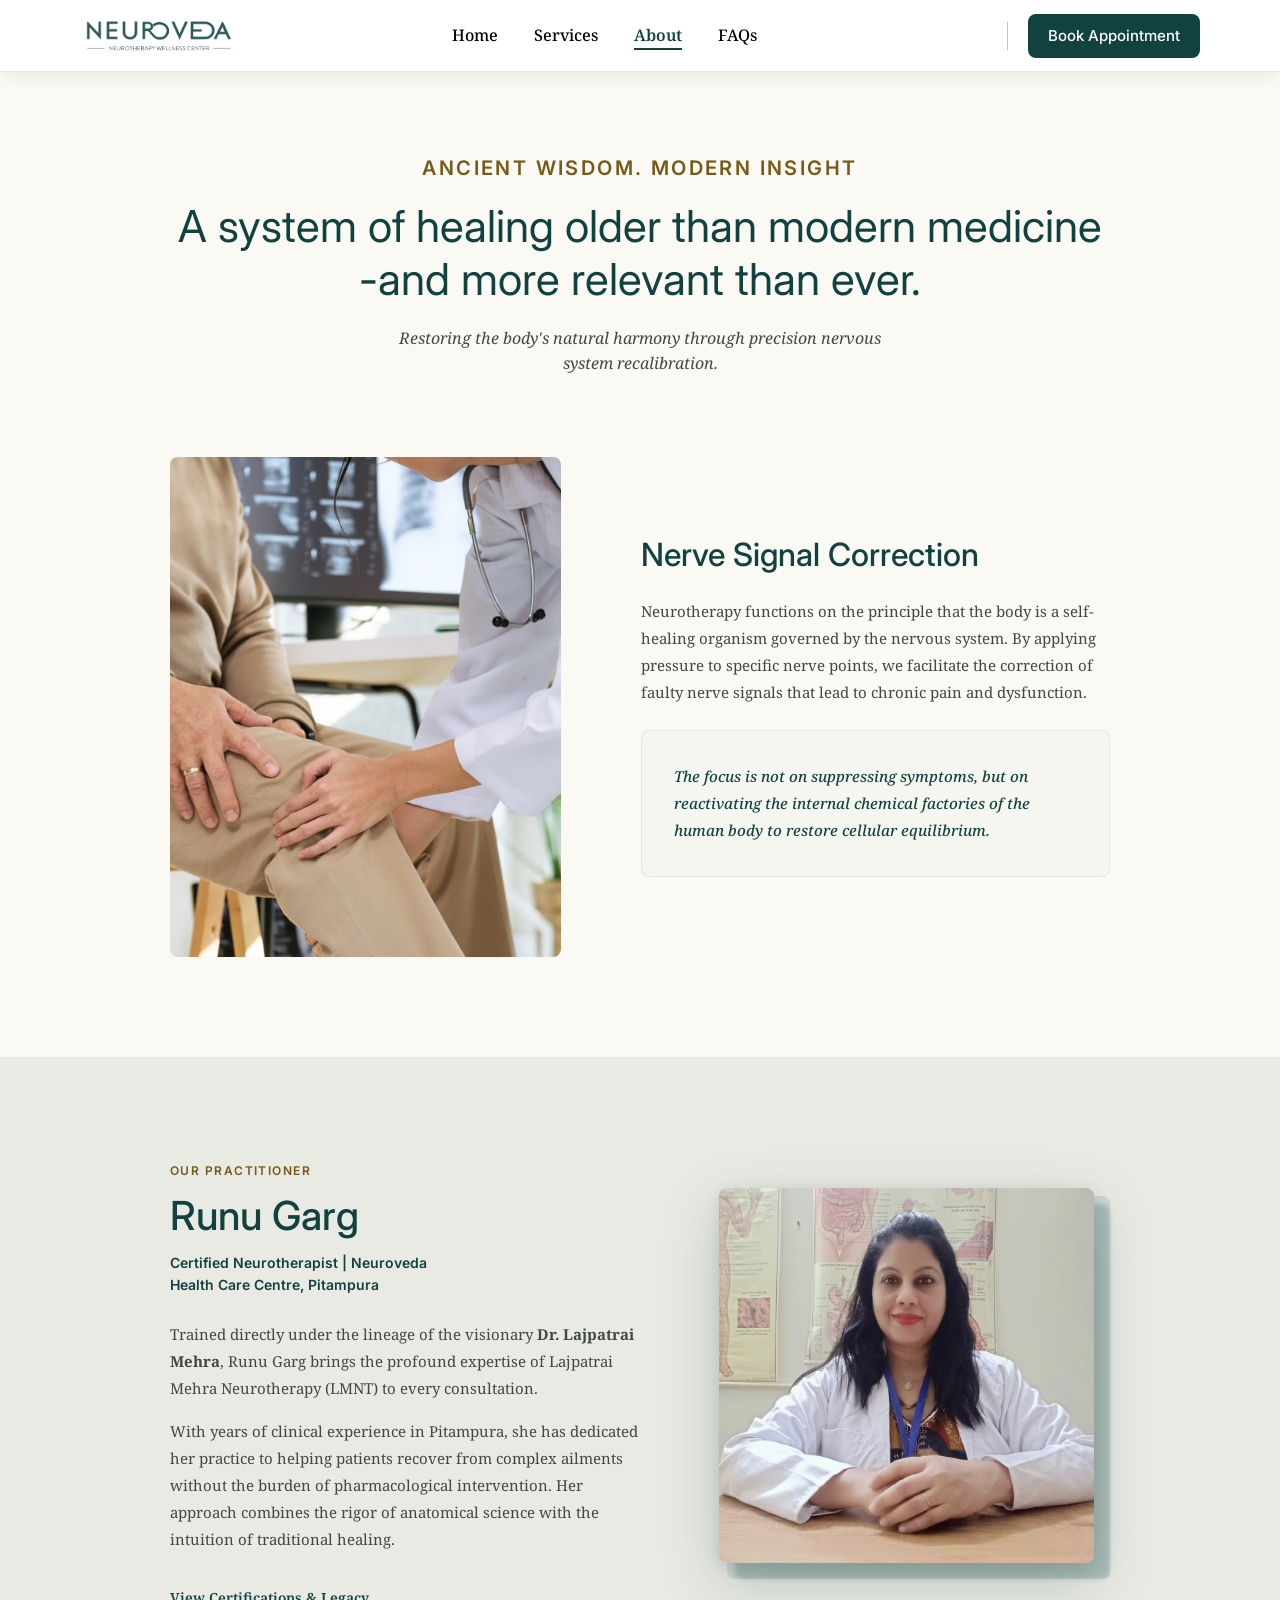
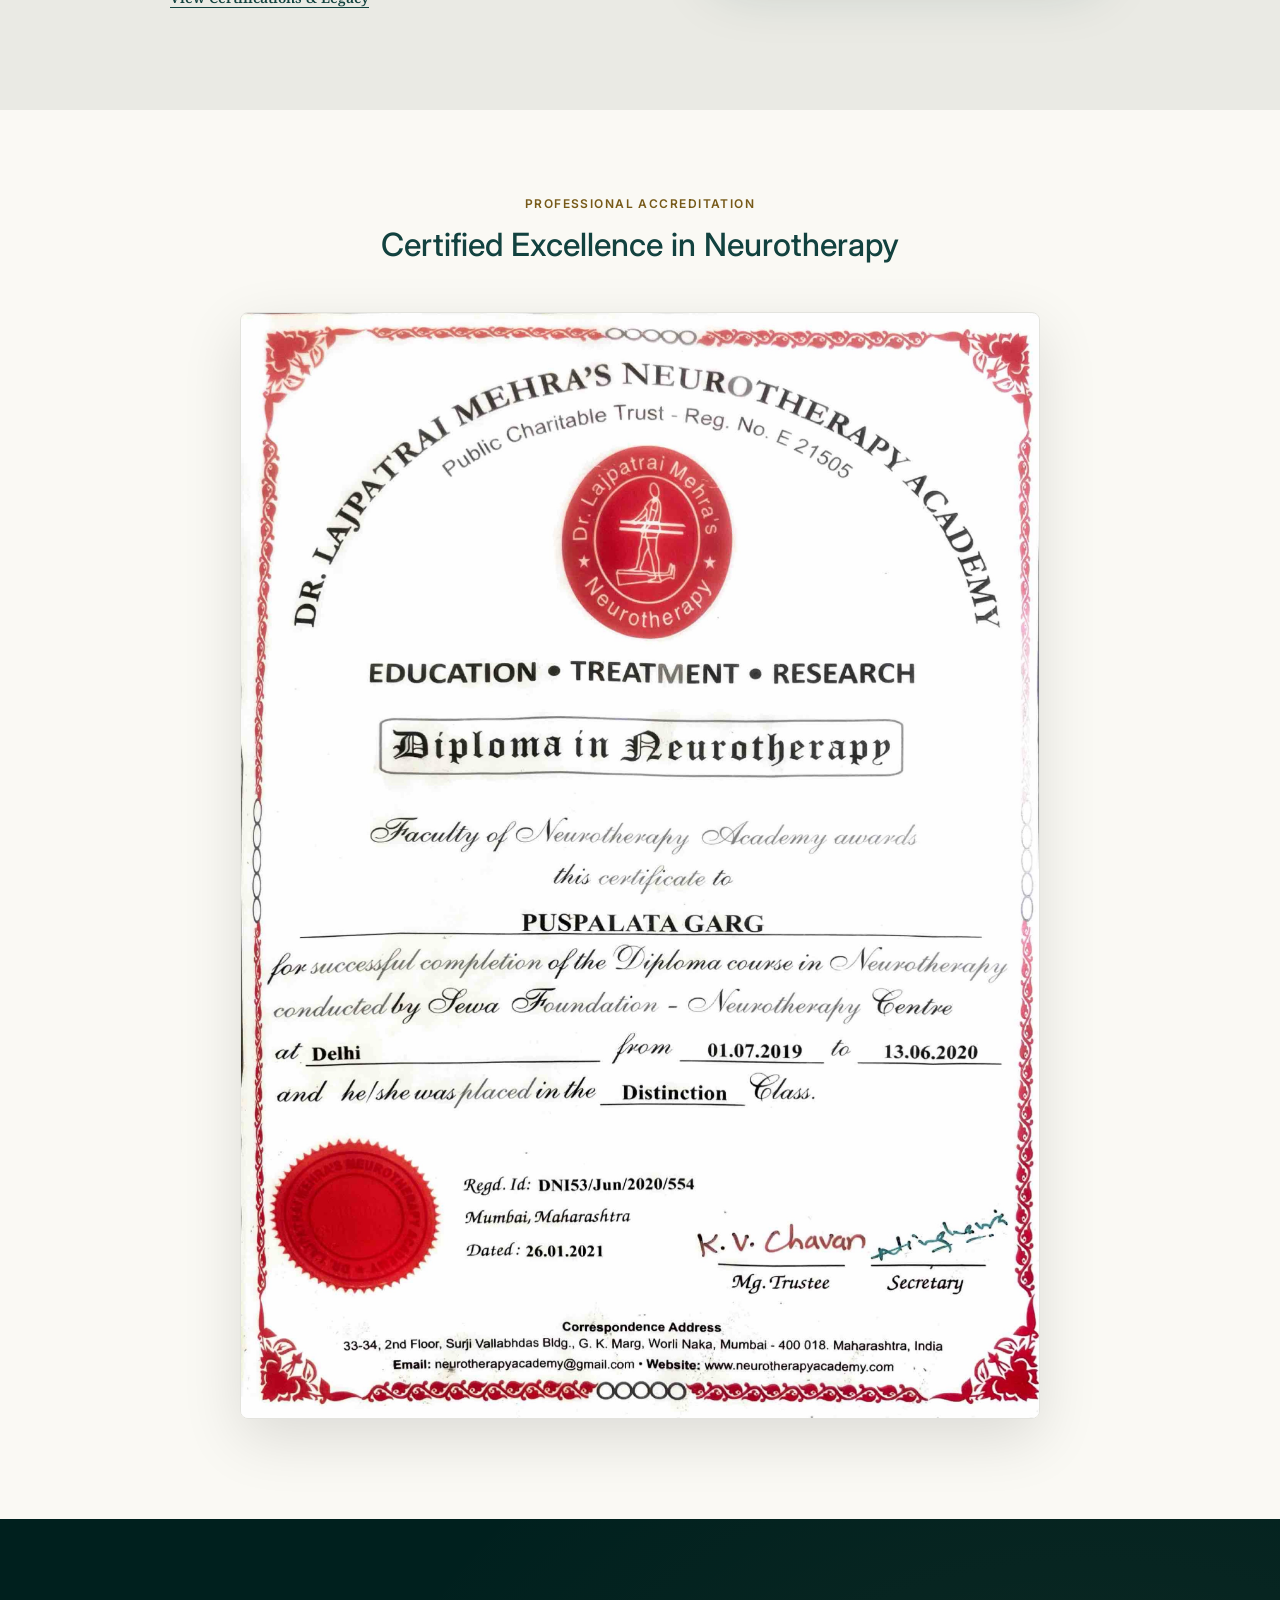
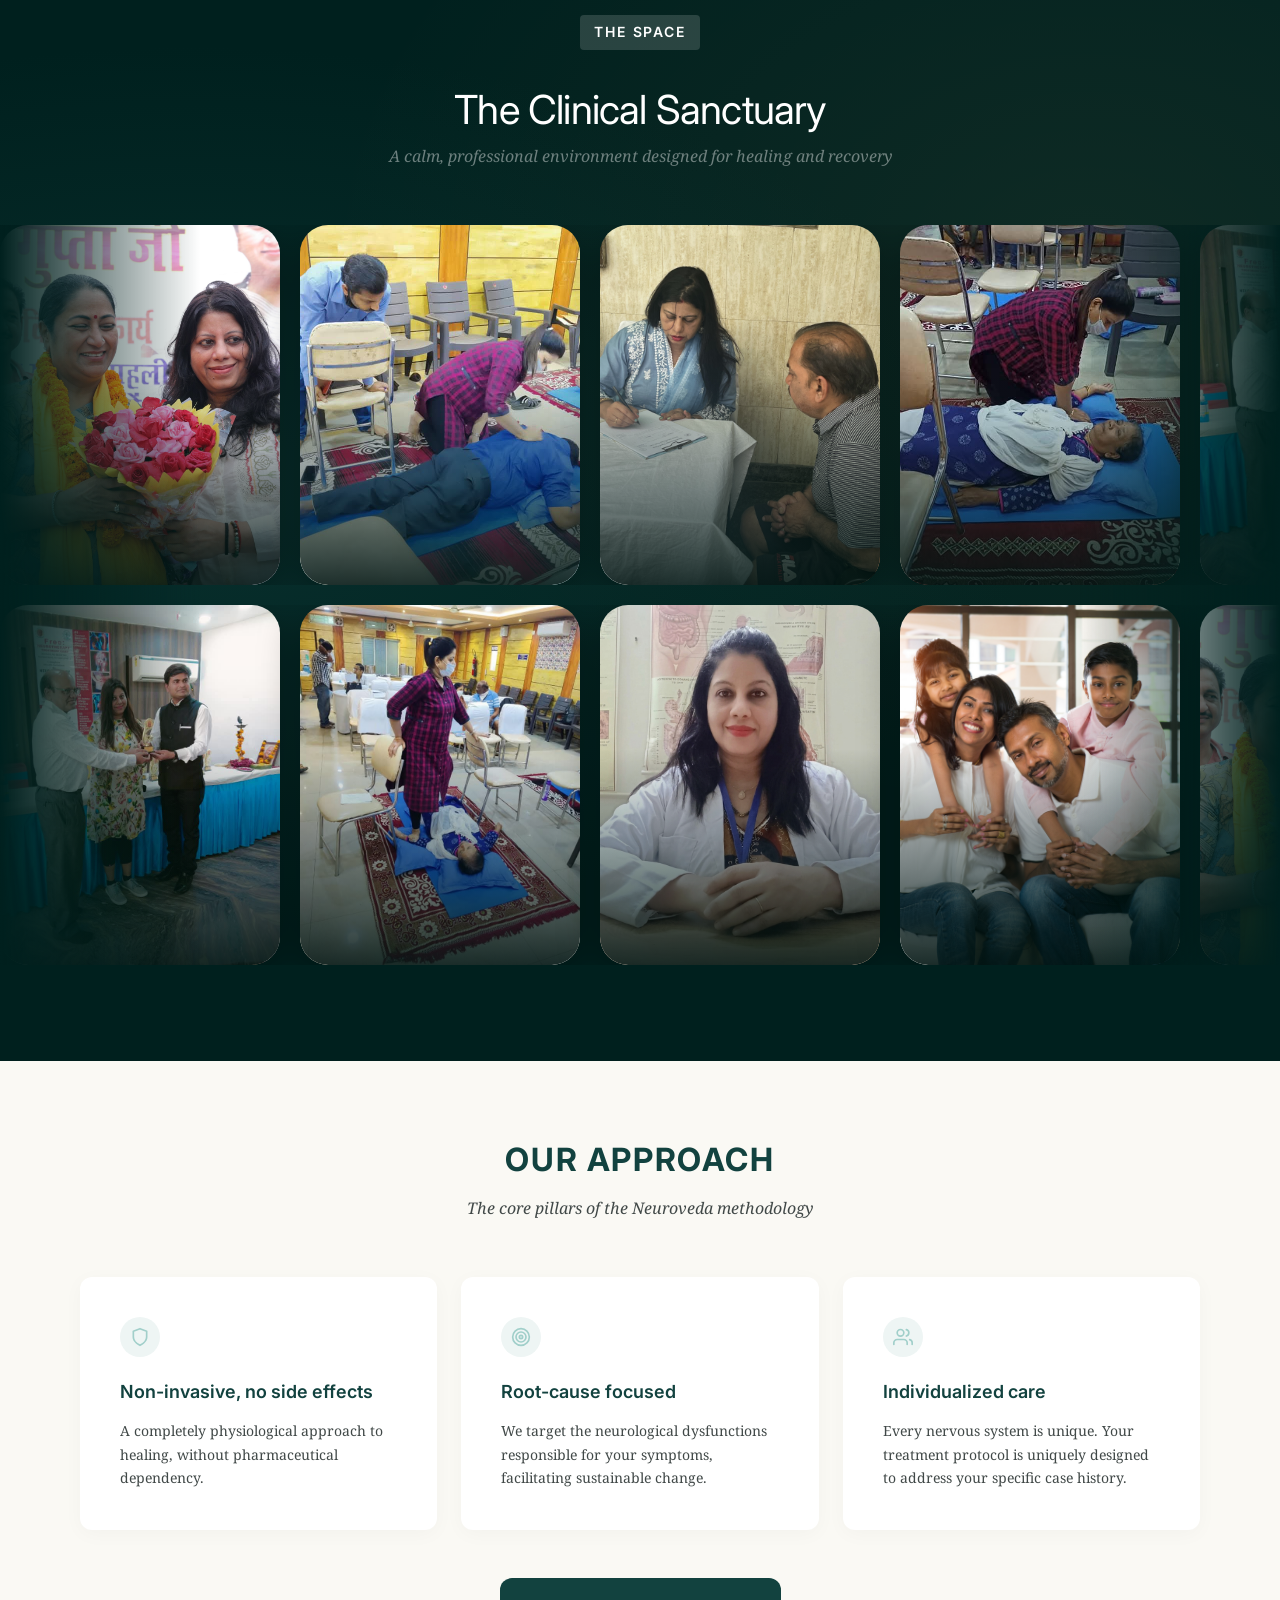
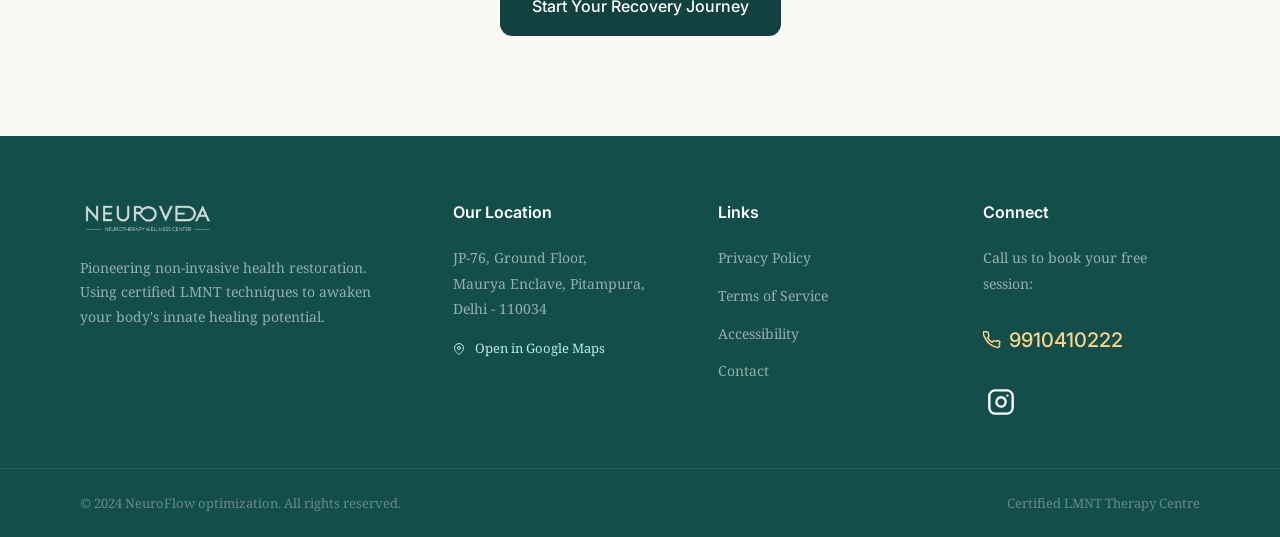
==== commit ffd98f64: "Initial commit" ====
--- a/about.html
+++ b/about.html
@@ -110,7 +110,7 @@
             from complex ailments without the burden of pharmacological intervention. Her approach combines the rigor of
             anatomical science with the intuition of traditional healing.
           </p>
-          <a href="#"
+          <a href="#certifications"
             style="color: #12423F; font-size: 14px; font-weight: 600; text-decoration: underline; text-underline-offset: 4px;">View
             Certifications & Legacy</a>
         </div>
@@ -141,6 +141,23 @@
     </div>
   </section>
 
+  <!-- CERTIFICATIONS -->
+  <section id="certifications" class="about-certificates" style="background: var(--cream); padding: 80px 0 100px;">
+    <div class="container" style="max-width: 1100px; margin: 0 auto; text-align: center;">
+      <div class="label"
+        style="background: transparent; border: none; letter-spacing: 0.12em; color: var(--gold-dark); font-weight: 600; margin-bottom: 12px; padding: 0; text-transform: uppercase;">
+        Professional Accreditation
+      </div>
+      <h2 style="font-size: 32px; font-weight: 500; color: #12423F; margin-bottom: 48px; line-height: 1.2;">
+        Certified Excellence in Neurotherapy
+      </h2>
+      <div class="fade-up" style="max-width: 800px; margin: 0 auto;">
+        <img src="images/certificate.jpeg" alt="Professional Certification"
+          style="width: 100%; border-radius: var(--radius-sm); box-shadow: 0 20px 60px rgba(0,0,0,0.12); border: 1px solid var(--gray-lt);" />
+      </div>
+    </div>
+  </section>
+
   <!-- MARQUEE GALLERY — replaces Clinical Sanctuary -->
   <section class="marquee-gallery">
     <div class="marquee-gallery__header fade-up">
--- a/style.css
+++ b/style.css
@@ -351,11 +351,44 @@
   transition: all 0.3s;
 }
 
+/* ---------- Hero Banner ---------- */
+.hero-banner {
+  position: relative;
+  background: url('images/hero-session.jpeg') no-repeat center center;
+  background-size: cover;
+  min-height: 600px;
+  padding: 120px 0;
+  display: flex;
+  align-items: center;
+  color: #fff;
+  overflow: hidden;
+}
+
+.hero-banner__overlay {
+  position: absolute;
+  inset: 0;
+  background: linear-gradient(90deg, rgba(18, 66, 63, 0.92) 0%, rgba(18, 66, 63, 0.75) 50%, rgba(18, 66, 63, 0.4) 100%);
+  z-index: 1;
+}
+
+.hero-banner__inner {
+  position: relative;
+  z-index: 2;
+  max-width: 1280px;
+  margin: 0 auto;
+  padding: 0 80px;
+  width: 100%;
+}
+
+.hero-banner__content {
+  max-width: 720px;
+}
 /* ---------- Hero Section ---------- */
 .hero {
   background: var(--cream);
-  padding: 80px 0 64px;
+  padding: 120px 0 100px;
   overflow: hidden;
+  position: relative;
 }
 
 .hero__inner {
@@ -368,71 +401,133 @@
   padding: 0 80px;
 }
 
+.hero__content {
+  max-width: 580px;
+}
+
 .hero__heading {
-  font-size: 58px;
+  font-size: 72px;
   font-weight: 500;
+  color: var(--primary);
   line-height: 1.1;
-  color: var(--primary);
-  margin-bottom: 24px;
-}
-
-.hero__heading em {
-  font-style: normal;
-  display: block;
-  color: var(--heading);
-}
-
-.hero__heading .accent {
-  display: block;
-  color: var(--primary);
+  margin-bottom: 32px;
+}
+
+.hero__heading span {
+  color: var(--gold-dark);
 }
 
 .hero__sub {
-  font-size: 17px;
+  font-size: 16px;
   color: var(--text-sec);
-  margin-bottom: 36px;
-  line-height: 1.7;
-}
-
-.hero__cta {
-  display: flex;
-  gap: 16px;
-  flex-wrap: wrap;
+  line-height: 1.8;
+  margin-bottom: 48px;
+  font-family: 'Noto Serif', serif;
+  max-width: 520px;
 }
 
 .hero__image {
-  position: relative;
-  display: flex;
-  align-items: center;
-  justify-content: center;
-}
-
-.hero__image-glow {
-  position: absolute;
-  width: 110%;
-  height: 110%;
-  top: -5%;
-  left: -5%;
-  background: radial-gradient(ellipse at center, rgba(254, 220, 160, 0.72) 0%, rgba(254, 212, 136, 0.3) 45%, rgba(250, 249, 244, 0) 72%);
-  z-index: 0;
-  filter: blur(48px);
-  border-radius: 50%;
+  display: flex;
+  justify-content: flex-end;
 }
 
 .hero__image-frame {
-  border-radius: var(--radius-md);
-  overflow: hidden;
-  border: 10px solid var(--text-light);
-  box-shadow: 0 12px 48px rgba(0, 0, 0, 0.10);
-  position: relative;
-  z-index: 1;
+  background: #fff;
+  padding: 12px;
+  border-radius: 8px;
+  box-shadow: 0 20px 60px rgba(0, 0, 0, 0.1);
+  width: 100%;
+  max-width: 600px;
 }
 
 .hero__image-frame img {
   width: 100%;
-  height: 420px;
-  object-fit: cover;
-}
+  height: auto;
+  border-radius: 4px;
+  display: block;
+}
+
+@media (max-width: 1100px) {
+  .hero__inner {
+    gap: 40px;
+  }
+  .hero__heading {
+    font-size: 56px;
+  }
+}
+
+@media (max-width: 768px) {
+  .hero {
+    padding: 80px 24px 60px;
+  }
+  .hero__inner {
+    grid-template-columns: 1fr;
+    text-align: left;
+    gap: 48px;
+    padding: 0;
+  }
+  .hero__content {
+    max-width: 100%;
+    display: flex;
+    flex-direction: column;
+    align-items: flex-start;
+  }
+  .hero__heading {
+    font-size: 38px;
+  }
+  .hero__sub {
+    font-size: 15px;
+    margin-bottom: 32px;
+  }
+  .hero__image {
+    justify-content: flex-start;
+  }
+  .hero__image-frame {
+    max-width: 100%;
+  }
+}
+
+.hero-banner__cta {
+  display: flex;
+  gap: 20px;
+  flex-wrap: wrap;
+}
+
+.btn-outline-light {
+  border: 1px solid rgba(255, 255, 255, 0.3);
+  color: #fff;
+  background: transparent;
+}
+
+.btn-outline-light:hover {
+  background: rgba(255, 255, 255, 0.1);
+  border-color: #fff;
+}
+
+@media (max-width: 768px) {
+  .hero-banner {
+    min-height: auto;
+    padding: 100px 0 80px;
+    background-position: 35% center;
+  }
+
+  .hero-banner__overlay {
+    background: linear-gradient(180deg, rgba(18, 66, 63, 0.85) 0%, rgba(18, 66, 63, 0.95) 100%);
+  }
+
+  .hero-banner__inner {
+    padding: 0 24px;
+  }
+
+  .hero-banner__heading {
+    font-size: 38px;
+  }
+
+  .hero-banner__sub {
+    font-size: 16px;
+  }
+}
+
 
 /* ---------- Trust Bar ---------- */
 .trust-bar {
@@ -2727,12 +2822,166 @@
 @media (prefers-reduced-motion: reduce) {
 
   .marquee-inner,
-  .marquee-inner--right {
+  .marquee-inner--right,
+  .awards-gallery__track {
     animation: none;
   }
 }
 
+/* ---------- Awards Gallery ---------- */
+.awards-gallery {
+  background: var(--dark);
+  padding: 96px 0;
+  overflow: hidden;
+  border-top: 1px solid rgba(255, 255, 255, 0.05);
+  border-bottom: 1px solid rgba(255, 255, 255, 0.05);
+  position: relative;
+}
+
+.awards-gallery::before {
+  content: '';
+  position: absolute;
+  inset: 0;
+  background:
+    radial-gradient(ellipse at 15% 50%, rgba(18, 66, 63, 0.45) 0%, transparent 55%),
+    radial-gradient(ellipse at 85% 30%, rgba(254, 212, 136, 0.06) 0%, transparent 50%);
+  pointer-events: none;
+  z-index: 0;
+}
+
+/* Edge masks */
+.awards-gallery__inner::before,
+.awards-gallery__inner::after {
+  content: '';
+  position: absolute;
+  top: 0;
+  bottom: 0;
+  width: 200px;
+  z-index: 3;
+  pointer-events: none;
+}
+
+.awards-gallery__inner::before {
+  left: 0;
+  background: linear-gradient(to right, var(--dark) 0%, rgba(0, 32, 30, 0) 100%);
+}
+
+.awards-gallery__inner::after {
+  right: 0;
+  background: linear-gradient(to left, var(--dark) 0%, rgba(0, 32, 30, 0) 100%);
+}
+
+.awards-gallery__header {
+  padding: 0 40px;
+  max-width: 800px;
+  margin: 0 auto 64px;
+  text-align: center;
+  position: relative;
+  z-index: 2;
+}
+
+.awards-gallery__heading {
+  color: var(--text-light) !important;
+  font-size: 40px !important;
+  font-weight: 400 !important;
+  letter-spacing: -0.02em;
+  margin-bottom: 12px;
+}
+
+.awards-gallery__sub {
+  color: rgba(255, 255, 255, 0.45) !important;
+  font-size: 16px;
+  font-family: 'Noto Serif', serif;
+  font-style: italic;
+}
+
+.awards-gallery__inner {
+  max-width: 100%;
+  position: relative;
+  z-index: 1;
+}
+
+.awards-gallery__track {
+  display: flex;
+  gap: 30px;
+  width: max-content;
+  animation: scrollAwards 60s linear infinite;
+  align-items: center;
+}
+
+.award-item {
+  flex-shrink: 0;
+  height: 280px;
+  width: 350px;
+  display: flex;
+  align-items: center;
+  justify-content: center;
+  opacity: 0.8;
+  transition: all 0.5s cubic-bezier(0.4, 0, 0.2, 1);
+  border-radius: var(--radius-md);
+  overflow: hidden;
+  box-shadow: 0 8px 40px rgba(0, 0, 0, 0.4);
+  border: 1px solid rgba(255, 255, 255, 0.1);
+}
+
+.award-item:hover {
+  opacity: 1;
+  transform: scale(1.05) translateY(-8px);
+  box-shadow: 0 20px 60px rgba(0, 0, 0, 0.6), 0 0 36px rgba(18, 66, 63, 0.35);
+  border-color: var(--teal-light);
+}
+
+.award-item img {
+  width: 100%;
+  height: 100%;
+  object-fit: cover;
+  transition: transform 0.6s ease;
+}
+
+.award-item:hover img {
+  transform: scale(1.1);
+}
+
+@keyframes scrollAwards {
+  0% {
+    transform: translateX(0);
+  }
+
+  100% {
+    transform: translateX(calc(-50% - 15px));
+  }
+}
+
+@media (max-width: 768px) {
+  .awards-gallery {
+    padding: 60px 0 20px !important;
+  }
+
+  .award-item {
+    height: 180px;
+    width: 240px;
+    box-shadow: 0 4px 20px rgba(0, 0, 0, 0.5);
+  }
+
+  .awards-gallery__track {
+    gap: 20px;
+    animation: scrollAwards 40s linear infinite;
+  }
+
+  .awards-gallery__inner::before,
+  .awards-gallery__inner::after {
+    width: 60px;
+    background: linear-gradient(to right, var(--dark) 0%, rgba(0, 32, 30, 0) 100%);
+  }
+
+  .awards-gallery__inner::after {
+    background: linear-gradient(to left, var(--dark) 0%, rgba(0, 32, 30, 0) 100%);
+  }
+}
+
 /* ---------- Responsive ---------- */
+
+
 @media (max-width: 1024px) {
 
   .container,
@@ -2945,6 +3194,11 @@
     padding: 0 24px;
   }
 
+  .video-testimonials {
+    padding: 60px 0 20px !important;
+  }
+
+
   .steps__header {
     margin-bottom: 24px;
     padding-bottom: 0;
@@ -3288,70 +3542,145 @@
   }
 }
 
+/* ============================================================
+   FINAL MOBILE RESPONSIVE OPTIMIZATION (Comprehensive)
+   ============================================================ */
+
 @media (max-width: 768px) {
+  /* Global section spacing */
+  section {
+    padding: 64px 0 !important;
+  }
+
   .container {
-    padding: 0 24px;
+    padding: 0 24px !important;
+  }
+
+  /* Typography scaling */
+  h2 {
+    font-size: 32px !important;
+    line-height: 1.2 !important;
+    margin-bottom: 12px !important;
+  }
+
+  .section-sub, 
+  .steps__sub, 
+  .conditions__sub, 
+  .video-testimonials__sub,
+  .awards-gallery__sub {
+    font-size: 15px !important;
+    margin-bottom: 32px !important;
+  }
+
+  /* Trust Bar refinement */
+  .trust-bar {
+    padding: 40px 0 !important;
   }
   
-  .legal-page {
-    padding: 60px 0 60px; /* Reduced top padding for mobile */
-  }
-  
-  .legal-page h1 {
-    font-size: 30px; /* Slightly smaller for better fit */
-    line-height: 1.2;
-  }
-
-  .legal-meta {
-    margin-bottom: 32px;
-    padding-bottom: 16px;
-    font-size: 13px;
-  }
-
-  .legal-content h2 {
-    font-size: 20px;
-    margin: 32px 0 12px;
-  }
-
-  .legal-content h3 {
-    font-size: 17px;
-    margin: 24px 0 8px;
-  }
-
-  .legal-content p, 
-  .legal-content li {
-    font-size: 15px;
-    line-height: 1.7;
-    margin-bottom: 16px;
-  }
-
-  .legal-content .contact-box {
-    padding: 32px 20px;
-    margin-top: 40px;
-    border-radius: var(--radius-sm);
-  }
-
-  .legal-content .contact-box h3 {
-    font-size: 18px;
-    margin-bottom: 12px;
+  .trust-bar__inner {
+    grid-template-columns: 1fr !important;
+    gap: 24px !important;
+    text-align: left;
+    justify-items: start;
+  }
+
+  .trust-bar__item {
+    font-size: 16px !important;
+    width: 100%;
+    justify-content: flex-start;
+  }
+
+  /* Steps Grid spacing */
+  .steps__grid {
+    gap: 16px !important;
+  }
+
+  .step-card {
+    padding: 32px 24px !important;
+  }
+
+  /* Conditions Bento refinement */
+  .conditions__grid {
+    gap: 16px !important;
+  }
+
+  .cond-card {
+    padding: 24px !important;
+  }
+
+  .cond-card--image {
+    min-height: 200px !important;
+  }
+
+  /* Video Testimonials alignment */
+  .video-testimonials__header {
+    text-align: left !important;
+    padding: 0 24px 32px !important;
+  }
+
+  .video-testimonials__heading,
+  .video-testimonials__sub {
+    text-align: left !important;
+  }
+
+  /* CTA Section optimization */
+  .cta-section {
+    padding: 80px 24px !important;
+  }
+
+  .cta-section__heading {
+    font-size: 34px !important;
+    line-height: 1.2 !important;
+  }
+
+  .cta-section__body {
+    font-size: 16px !important;
+    margin-bottom: 32px !important;
+  }
+
+  .cta-section__btns {
+    flex-direction: column;
+    width: 100%;
+  }
+
+  .cta-section__btns .btn {
+    width: 100% !important;
+    justify-content: center;
+  }
+
+  /* Footer stacking */
+  .footer__grid {
+    grid-template-columns: 1fr !important;
+    gap: 40px !important;
+    padding: 0 24px 48px !important;
+  }
+
+  .footer__logo {
+    margin-bottom: 8px;
+  }
+
+  .footer__bottom {
+    flex-direction: column;
+    gap: 12px;
+    padding: 24px !important;
+    text-align: center;
   }
 }
 
 @media (max-width: 480px) {
-  .legal-page {
-    padding: 48px 0 48px;
-  }
-
-  .legal-page h1 {
-    font-size: 26px;
-  }
-
-  .legal-content h2 {
-    font-size: 19px;
-  }
-
-  .contact-box p {
-    font-size: 14px;
-    line-height: 1.6;
+  .hero__heading {
+    font-size: 32px !important;
+  }
+
+  .hero__sub {
+    font-size: 14px !important;
+  }
+
+  .label {
+    font-size: 10px !important;
+    padding: 4px 10px !important;
+  }
+}
+ne-height: 1.6;
   }
 }
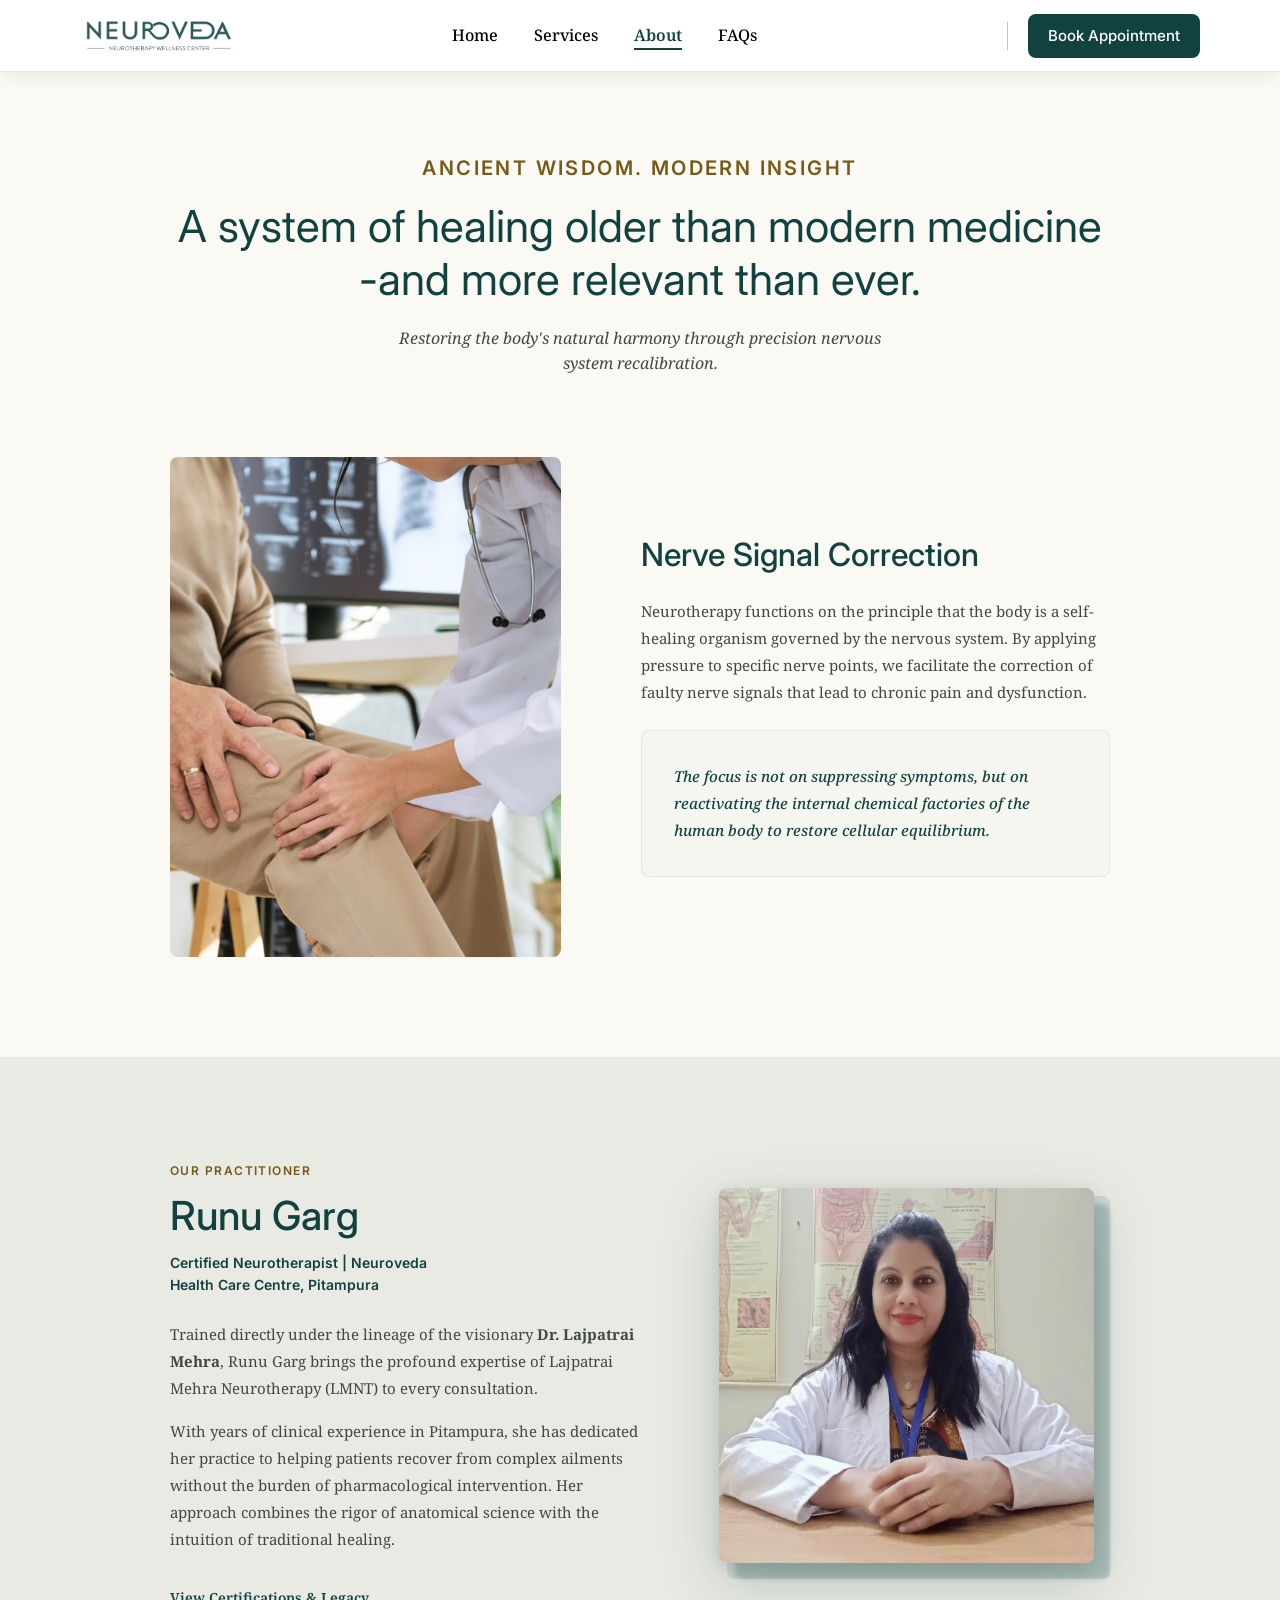
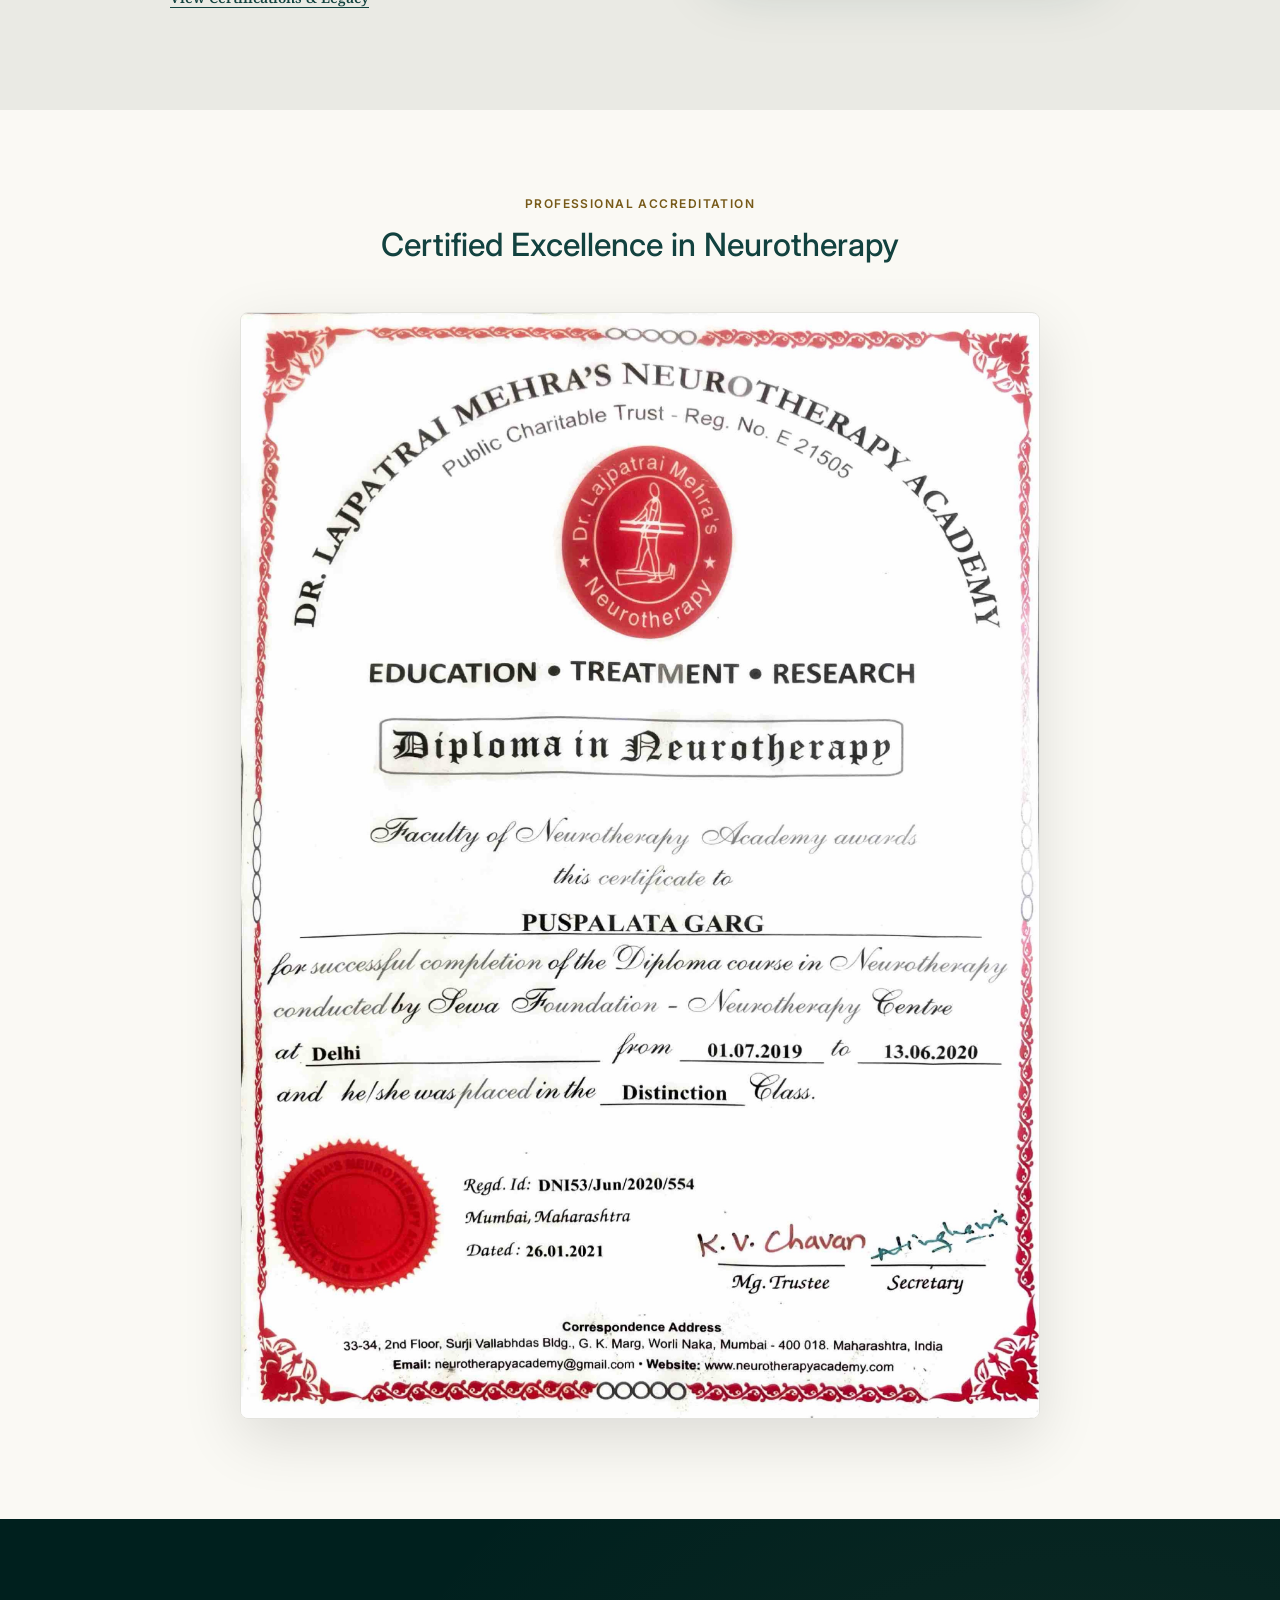
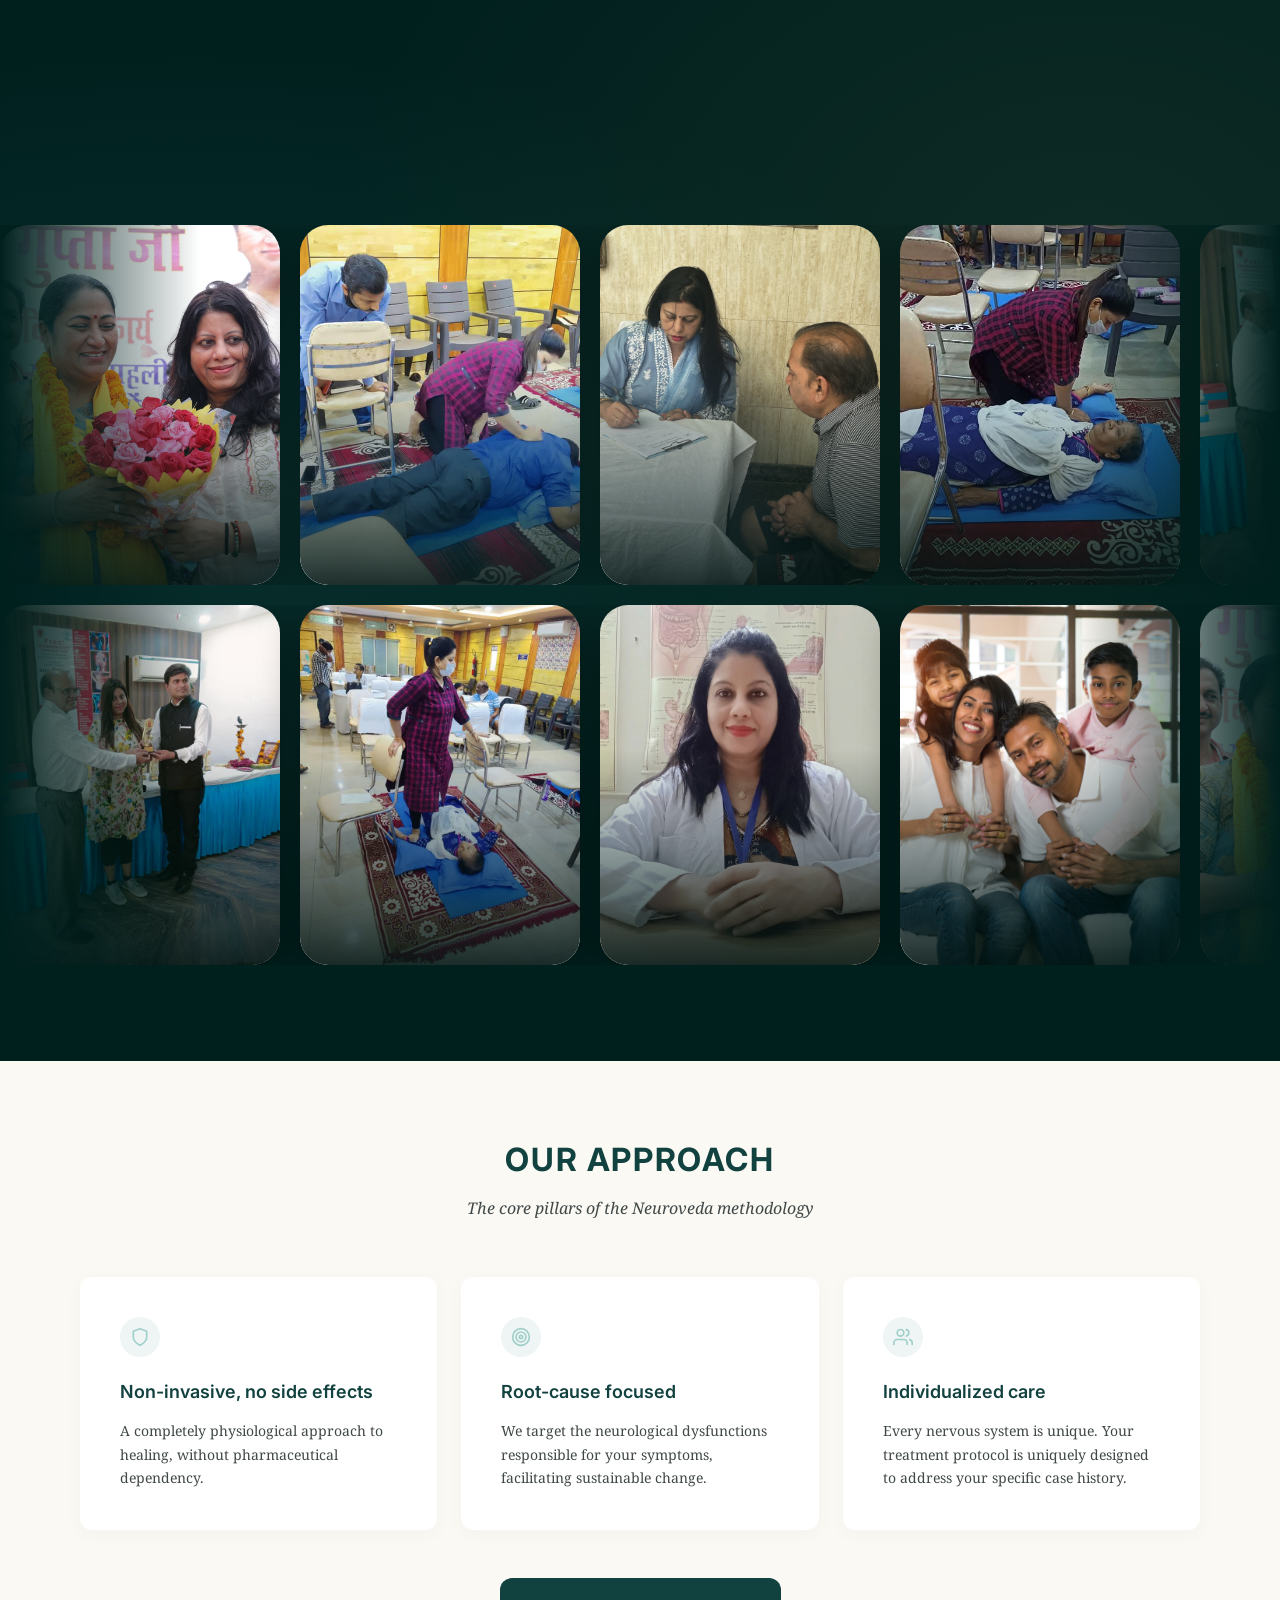
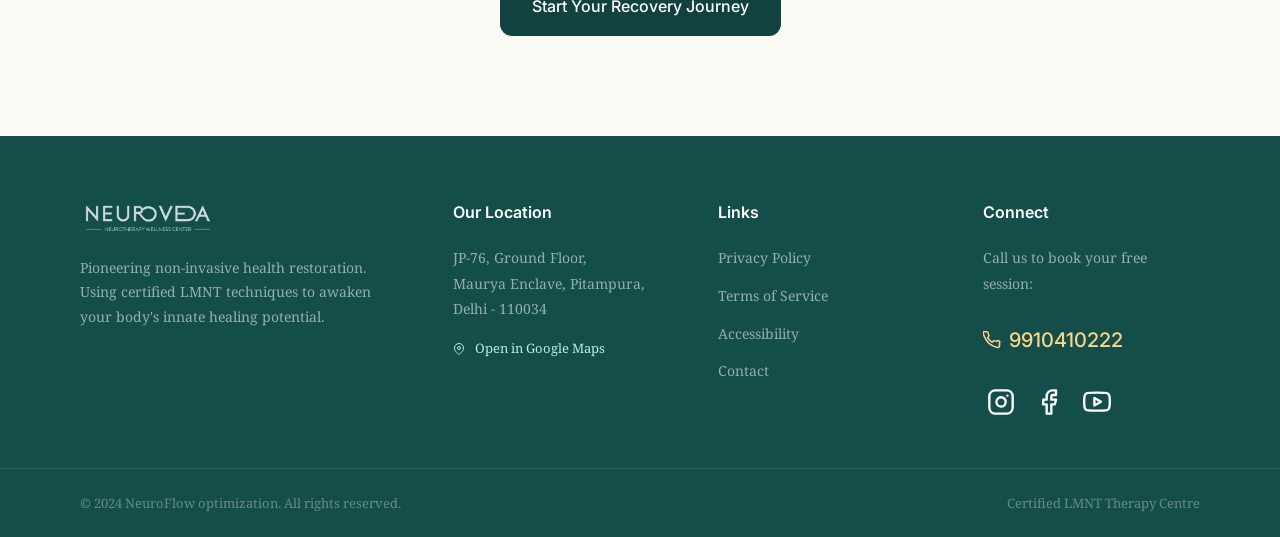
==== commit d141e121: "Initial commit" ====
--- a/about.html
+++ b/about.html
@@ -110,7 +110,7 @@
             from complex ailments without the burden of pharmacological intervention. Her approach combines the rigor of
             anatomical science with the intuition of traditional healing.
           </p>
-          <a href="#certifications"
+          <a
             style="color: #12423F; font-size: 14px; font-weight: 600; text-decoration: underline; text-underline-offset: 4px;">View
             Certifications & Legacy</a>
         </div>
@@ -180,14 +180,22 @@
           <div class="mg-card mg-card--img" style="background-image:url('images/doc imagee 1.jpg')"></div>
           <div class="mg-card mg-card--img" style="background-image:url('images/hero-session.jpeg')"></div>
           <!-- Duplicates for seamless loop -->
-          <div class="mg-card mg-card--img" style="background-image:url('images/clinic-photo-2.png')" aria-hidden="true"></div>
-          <div class="mg-card mg-card--img" style="background-image:url('images/galary1.jpeg')" aria-hidden="true"></div>
-          <div class="mg-card mg-card--img" style="background-image:url('images/practitioner.png')" aria-hidden="true"></div>
-          <div class="mg-card mg-card--img" style="background-image:url('images/galary2.jpeg')" aria-hidden="true"></div>
-          <div class="mg-card mg-card--img" style="background-image:url('images/clinic-photo-3.png')" aria-hidden="true"></div>
-          <div class="mg-card mg-card--img" style="background-image:url('images/galary3.jpeg')" aria-hidden="true"></div>
-          <div class="mg-card mg-card--img" style="background-image:url('images/doc imagee 1.jpg')" aria-hidden="true"></div>
-          <div class="mg-card mg-card--img" style="background-image:url('images/hero-session.jpeg')" aria-hidden="true"></div>
+          <div class="mg-card mg-card--img" style="background-image:url('images/clinic-photo-2.png')"
+            aria-hidden="true"></div>
+          <div class="mg-card mg-card--img" style="background-image:url('images/galary1.jpeg')" aria-hidden="true">
+          </div>
+          <div class="mg-card mg-card--img" style="background-image:url('images/practitioner.png')" aria-hidden="true">
+          </div>
+          <div class="mg-card mg-card--img" style="background-image:url('images/galary2.jpeg')" aria-hidden="true">
+          </div>
+          <div class="mg-card mg-card--img" style="background-image:url('images/clinic-photo-3.png')"
+            aria-hidden="true"></div>
+          <div class="mg-card mg-card--img" style="background-image:url('images/galary3.jpeg')" aria-hidden="true">
+          </div>
+          <div class="mg-card mg-card--img" style="background-image:url('images/doc imagee 1.jpg')" aria-hidden="true">
+          </div>
+          <div class="mg-card mg-card--img" style="background-image:url('images/hero-session.jpeg')" aria-hidden="true">
+          </div>
 
         </div>
       </div>
@@ -204,14 +212,22 @@
           <div class="mg-card mg-card--img" style="background-image:url('images/practitioner.png')"></div>
           <div class="mg-card mg-card--img" style="background-image:url('images/galary2.jpeg')"></div>
           <!-- Duplicates -->
-          <div class="mg-card mg-card--img" style="background-image:url('images/clinic-photo-3.png')" aria-hidden="true"></div>
-          <div class="mg-card mg-card--img" style="background-image:url('images/galary3.jpeg')" aria-hidden="true"></div>
-          <div class="mg-card mg-card--img" style="background-image:url('images/doc imagee 1.jpg')" aria-hidden="true"></div>
-          <div class="mg-card mg-card--img" style="background-image:url('images/hero-session.jpeg')" aria-hidden="true"></div>
-          <div class="mg-card mg-card--img" style="background-image:url('images/clinic-photo-2.png')" aria-hidden="true"></div>
-          <div class="mg-card mg-card--img" style="background-image:url('images/galary1.jpeg')" aria-hidden="true"></div>
-          <div class="mg-card mg-card--img" style="background-image:url('images/practitioner.png')" aria-hidden="true"></div>
-          <div class="mg-card mg-card--img" style="background-image:url('images/galary2.jpeg')" aria-hidden="true"></div>
+          <div class="mg-card mg-card--img" style="background-image:url('images/clinic-photo-3.png')"
+            aria-hidden="true"></div>
+          <div class="mg-card mg-card--img" style="background-image:url('images/galary3.jpeg')" aria-hidden="true">
+          </div>
+          <div class="mg-card mg-card--img" style="background-image:url('images/doc imagee 1.jpg')" aria-hidden="true">
+          </div>
+          <div class="mg-card mg-card--img" style="background-image:url('images/hero-session.jpeg')" aria-hidden="true">
+          </div>
+          <div class="mg-card mg-card--img" style="background-image:url('images/clinic-photo-2.png')"
+            aria-hidden="true"></div>
+          <div class="mg-card mg-card--img" style="background-image:url('images/galary1.jpeg')" aria-hidden="true">
+          </div>
+          <div class="mg-card mg-card--img" style="background-image:url('images/practitioner.png')" aria-hidden="true">
+          </div>
+          <div class="mg-card mg-card--img" style="background-image:url('images/galary2.jpeg')" aria-hidden="true">
+          </div>
 
         </div>
       </div>
@@ -292,7 +308,8 @@
 
       </div>
 
-      <a href="contact.html" class="btn btn-dark btn-lg" style="padding: 16px 32px;">Start Your Recovery Journey</a>
+      <a href="https://tally.so/r/9qRvYQ" class="btn btn-dark btn-lg" style="padding: 16px 32px;">Start Your Recovery
+        Journey</a>
     </div>
   </section>
 
@@ -341,7 +358,8 @@
           9910410222
         </a>
         <div class="footer__social">
-          <a href="https://www.instagram.com/neuroveda.life" aria-label="Instagram">
+          <a href="https://www.instagram.com/neuroveda.neurotherapy/" target="_blank" rel="noopener noreferrer"
+            aria-label="Instagram">
             <svg width="28" height="28" viewBox="0 0 24 24" fill="none" stroke="currentColor" stroke-width="2"
               stroke-linecap="round" stroke-linejoin="round">
               <rect x="2" y="2" width="20" height="20" rx="5" ry="5"></rect>
@@ -349,6 +367,22 @@
               <line x1="17.5" y1="6.5" x2="17.51" y2="6.5"></line>
             </svg>
           </a>
+          <a href="https://www.facebook.com/neurovedawellness" target="_blank" rel="noopener noreferrer"
+            aria-label="Facebook">
+            <svg width="28" height="28" viewBox="0 0 24 24" fill="none" stroke="currentColor" stroke-width="2"
+              stroke-linecap="round" stroke-linejoin="round">
+              <path d="M18 2h-3a5 5 0 0 0-5 5v3H7v4h3v8h4v-8h3l1-4h-4V7a1 1 0 0 1 1-1h3z"></path>
+            </svg>
+          </a>
+          <a href="https://www.youtube.com/@Neuroveda" target="_blank" rel="noopener noreferrer" aria-label="YouTube">
+            <svg width="28" height="28" viewBox="0 0 24 24" fill="none" stroke="currentColor" stroke-width="2"
+              stroke-linecap="round" stroke-linejoin="round">
+              <path
+                d="M22.54 6.42a2.78 2.78 0 0 0-1.94-2C18.88 4 12 4 12 4s-6.88 0-8.6.46a2.78 2.78 0 0 0-1.94 2A29 29 0 0 0 1 11.75a29 29 0 0 0 .46 5.33A2.78 2.78 0 0 0 3.4 19c1.72.46 8.6.46 8.6.46s6.88 0 8.6-.46a2.78 2.78 0 0 0 1.94-2 29 29 0 0 0 .46-5.25 29 29 0 0 0-.46-5.33z">
+              </path>
+              <polygon points="9.75 15.02 15.5 11.75 9.75 8.48 9.75 15.02"></polygon>
+            </svg>
+          </a>
         </div>
       </div>
     </div>
--- a/style.css
+++ b/style.css
@@ -3578,16 +3578,27 @@
   }
   
   .trust-bar__inner {
-    grid-template-columns: 1fr !important;
-    gap: 24px !important;
+    display: grid !important;
+    grid-template-columns: 1fr 1fr !important;
+    gap: 24px 16px !important;
     text-align: left;
     justify-items: start;
-  }
-
+    padding: 0 16px !important;
+  }
+  
   .trust-bar__item {
-    font-size: 16px !important;
+    font-size: 13px !important;
+    color: var(--gold) !important;
     width: 100%;
     justify-content: flex-start;
+    align-items: center;
+    gap: 10px !important;
+    font-weight: 600 !important;
+  }
+
+  .trust-bar__icon {
+    width: 28px !important;
+    height: 28px !important;
   }
 
   /* Steps Grid spacing */
